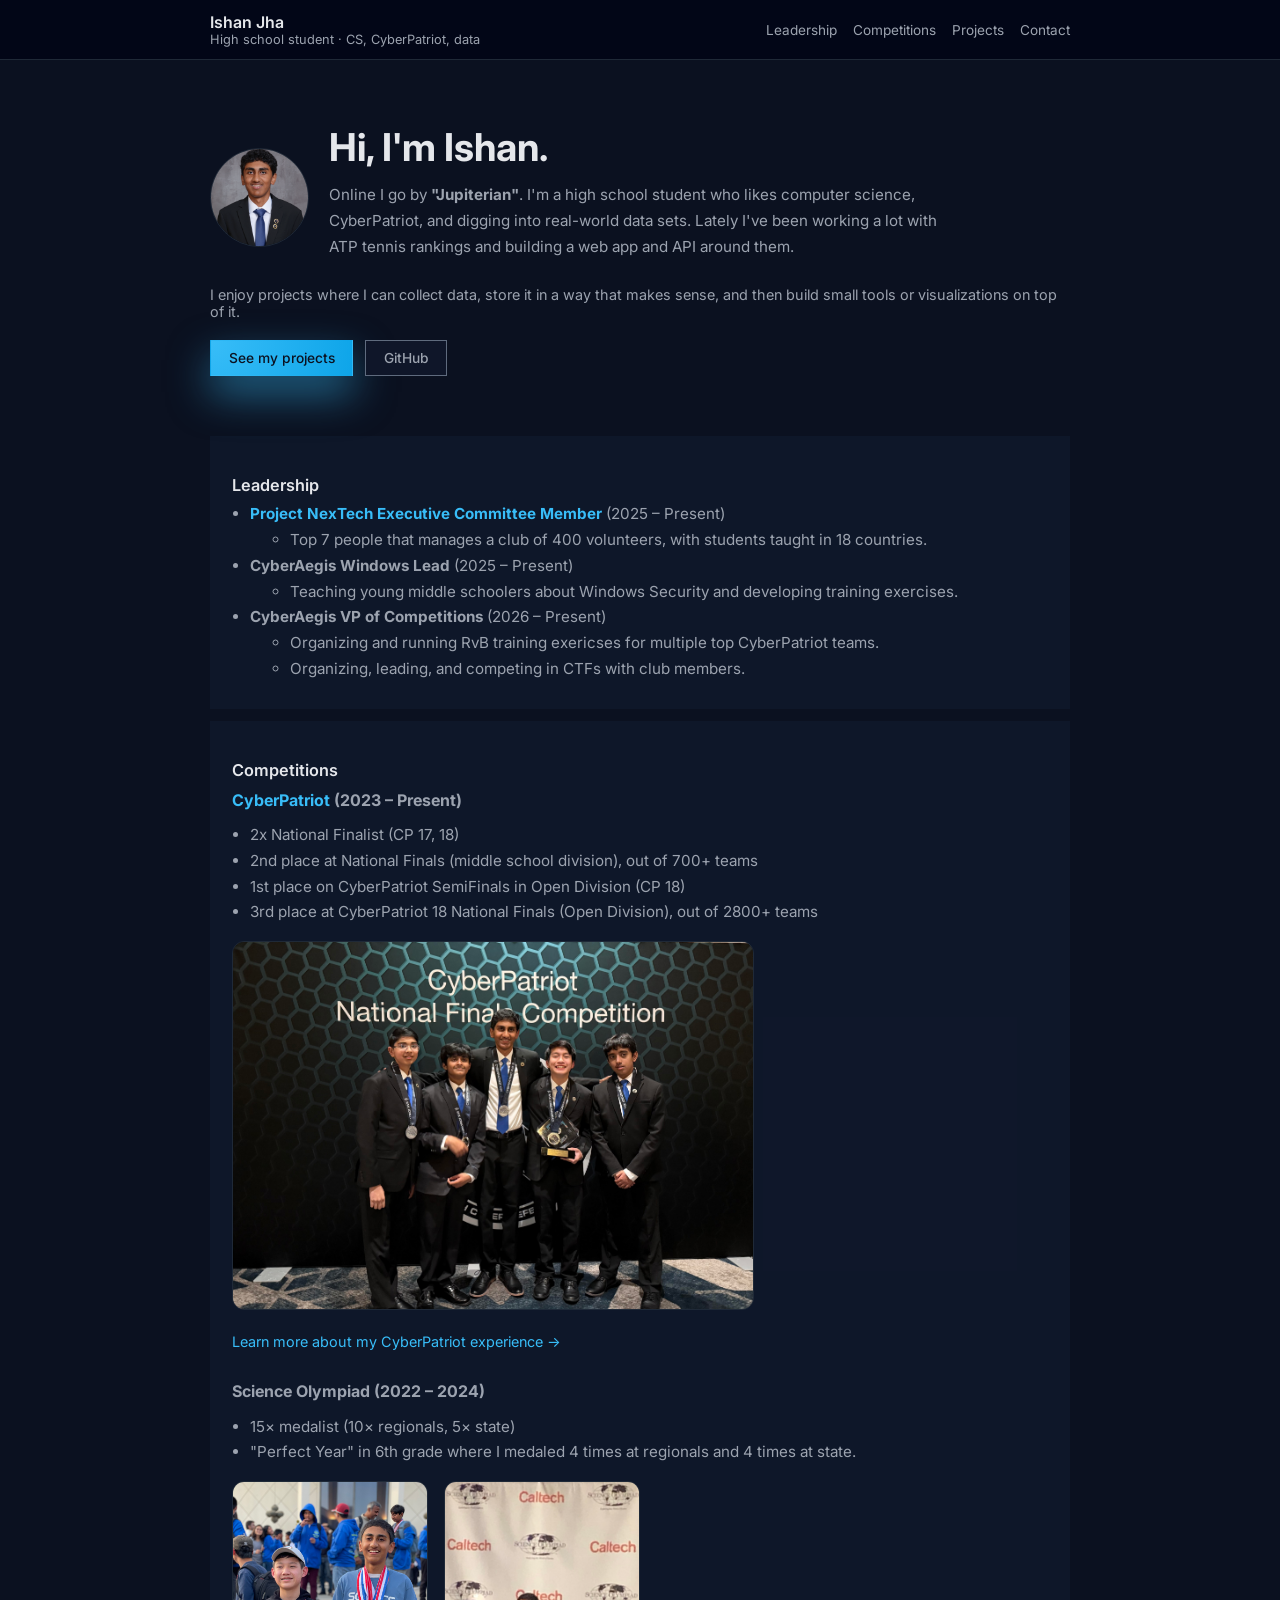
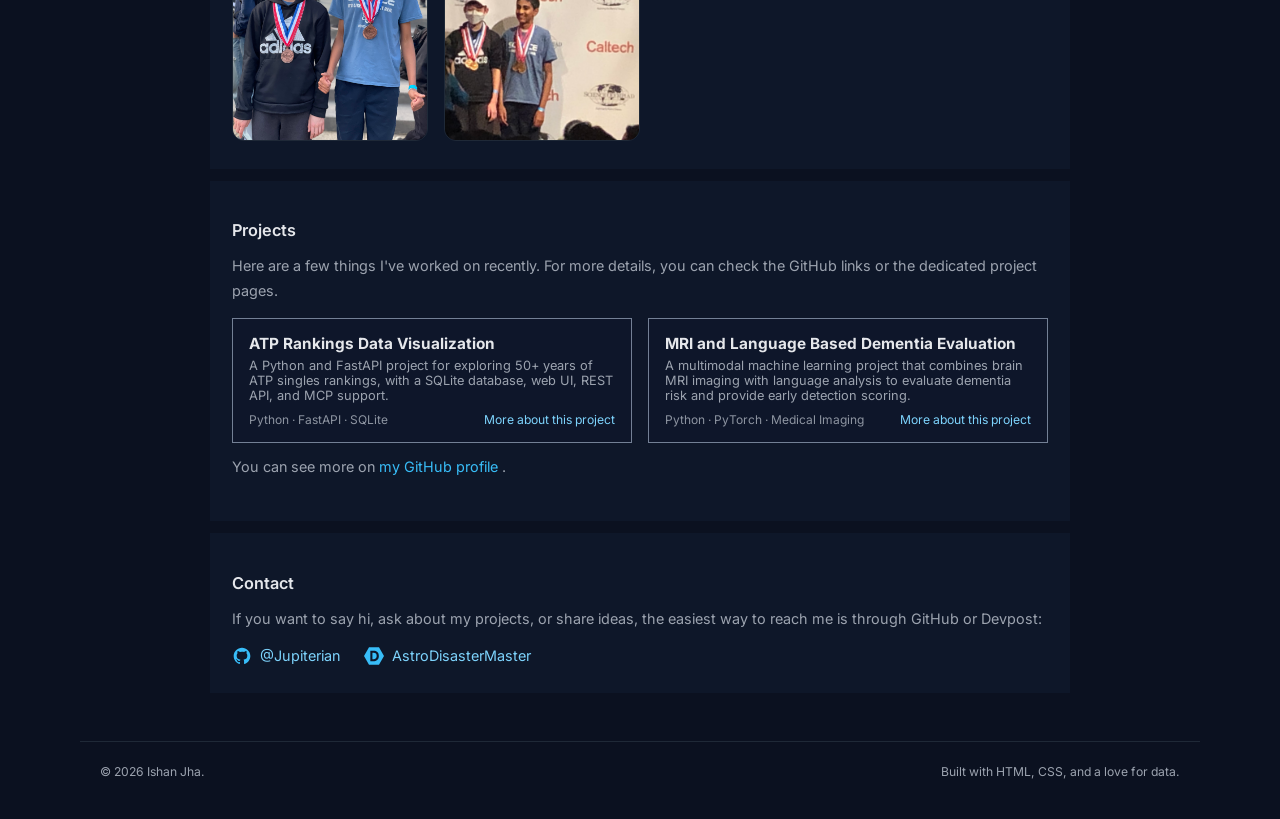
==== index.html @ 1a35c6d4 "indentation fix" ====
<!DOCTYPE html>
<html lang="en">
	<head>
		<meta charset="UTF-8" />
		<meta name="viewport" content="width=device-width, initial-scale=1" />
		<title>Ishan Jha</title>
		<meta
			name="description"
			content="Portfolio of Ishan Jha (Jupiterian) – high school developer focusing on cybersecurity, data analysis, and ATP tennis rankings analytics."
		/>
		<link
			rel="stylesheet"
			href="https://fonts.googleapis.com/css2?family=Inter:wght@300;400;500;600;700&display=swap"
		/>
 		<style>
			:root {
				--bg: #0b1120;
				--bg-alt: #020617;
				--accent: #38bdf8;
				--text: #e5e7eb;
				--muted: #9ca3af;
			}

			* {
				box-sizing: border-box;
			}

			html,
			body {
				margin: 0;
				padding: 0;
				font-family: "Inter", system-ui, -apple-system, BlinkMacSystemFont,
					"Segoe UI", sans-serif;
				background: var(--bg);
				color: var(--text);
			}

			body {
				min-height: 100vh;
			}

			a {
				color: var(--accent);
				text-decoration: none;
			}

			a:hover {
				text-decoration: underline;
			}

			main {
				max-width: 900px;
				margin: 0 auto;
				padding: 1.5rem 1.25rem 3rem;
			}

			header.site-header {
				border-bottom: 1px solid #1f2937;
				background: #020617;
			}

			.nav-inner {
				max-width: 900px;
				margin: 0 auto;
				padding: 0.75rem 1.25rem;
				display: flex;
				align-items: center;
				justify-content: space-between;
				gap: 1rem;
			}

			.brand {
				display: flex;
				flex-direction: column;
			}

			.brand-name {
				font-size: 1rem;
				font-weight: 600;
			}

			.brand-tagline {
				font-size: 0.8rem;
				color: var(--muted);
			}

			nav ul {
				display: flex;
				gap: 1rem;
				list-style: none;
				margin: 0;
				padding: 0;
				font-size: 0.85rem;
			}

			nav a {
				color: var(--muted);
			}

			nav a:hover {
				color: var(--text);
				text-decoration: none;
			}

			.hero {
				padding: 2.5rem 0 1.5rem;
			}

			.hero-title {
				font-size: clamp(1.9rem, 4vw, 2.4rem);
				margin: 0 0 0.75rem;
			}

			.hero-subtitle {
				max-width: 640px;
				color: var(--muted);
				font-size: 0.95rem;
				line-height: 1.7;
				margin: 0 0 0.75rem;
			}

			.hero-meta {
				font-size: 0.9rem;
				color: var(--muted);
				margin-bottom: 1.25rem;
			}

			.hero-links {
				display: flex;
				flex-wrap: wrap;
				gap: 0.75rem;
				margin-bottom: 1.5rem;
			}

			.btn-primary,
			.btn-ghost {
				border-radius: 999px;
				padding: 0.5rem 1rem;
				font-size: 0.86rem;
				border: 1px solid transparent;
				cursor: pointer;
				text-decoration: none;
			}

			.btn-primary {
				background: var(--accent);
				color: #020617;
				border-color: var(--accent);
			}

			.btn-primary:hover {
				filter: brightness(1.05);
			}

			.btn-ghost {
				background: transparent;
				color: var(--text);
				border-color: #4b5563;
			}

			.btn-ghost:hover {
				background: #111827;
			}

			.section {
				margin-top: 2rem;
				padding-top: 0.25rem;
			}

			.section-title {
				font-size: 1.1rem;
				margin-bottom: 0.4rem;
			}

			.section-body {
				font-size: 0.95rem;
				color: var(--muted);
				line-height: 1.7;
			}

			ul.simple-list {
				padding-left: 1.1rem;
				margin: 0.4rem 0 0;
				color: var(--muted);
				font-size: 0.95rem;
			}

			.featured-portfolio {
				margin-top: 2rem;
				padding: 1.25rem 0;
				border-top: 1px solid #1f2937;
				border-bottom: 1px solid #1f2937;
			}

			.featured-kicker {
				font-size: 0.8rem;
				text-transform: uppercase;
				letter-spacing: 0.12em;
				color: var(--muted);
				margin-bottom: 0.2rem;
			}

			.featured-title {
				margin: 0 0 0.35rem;
				font-size: 1.15rem;
			}

			.featured-subtitle {
				color: var(--muted);
				font-size: 0.95rem;
				margin: 0 0 0.75rem;
			}

			.featured-list {
				padding-left: 1.1rem;
				margin: 0 0 0.9rem;
				font-size: 0.93rem;
				color: var(--muted);
			}

			.portfolio-grid {
				display: grid;
				grid-template-columns: repeat(auto-fit, minmax(280px, 1fr));
				gap: 1.25rem;
				margin-top: 0.75rem;
			}

			.portfolio-card {
				border: 1px solid #1f2937;
				border-radius: 0.75rem;
				padding: 0.9rem 0.9rem 0.9rem;
				background: #020617;
				font-size: 0.9rem;
			}

			.portfolio-card h3 {
				margin: 0 0 0.3rem;
				font-size: 0.98rem;
			}

			.portfolio-card p {
				margin: 0 0 0.5rem;
				color: var(--muted);
			}

			.portfolio-meta {
				font-size: 0.8rem;
				color: var(--muted);
			}

			.contact-list {
				list-style: none;
				padding: 0;
				margin: 0.5rem 0 0;
				font-size: 0.95rem;
				color: var(--muted);
			}

			footer {
				max-width: 900px;
				margin: 0 auto;
				padding: 1.5rem 1.25rem 2.5rem;
				font-size: 0.8rem;
				color: var(--muted);
				border-top: 1px solid #1f2937;
				margin-top: 2.5rem;
			}

			@media (max-width: 700px) {
				.nav-inner {
					flex-direction: column;
					align-items: flex-start;
				}

				nav ul {
					flex-wrap: wrap;
				}
			}

			.hero-actions {
				display: flex;
				flex-wrap: wrap;
				gap: 0.75rem;
				align-items: center;
			}

			.btn-primary,
			.btn-ghost {
				border-radius: var(--radius-pill);
				padding: 0.55rem 1.1rem;
				font-size: 0.86rem;
				font-weight: 500;
				display: inline-flex;
				align-items: center;
				gap: 0.4rem;
				border: 1px solid transparent;
				cursor: pointer;
				transition: transform 0.15s ease, box-shadow 0.15s ease,
					background 0.15s ease, border-color 0.15s ease;
				text-decoration: none;
			}

			.btn-primary {
				background: radial-gradient(circle at 0 0, #38bdf8, #0ea5e9);
				color: #0b1120;
				box-shadow: 0 18px 40px rgba(56, 189, 248, 0.5);
			}

			.btn-primary:hover {
				transform: translateY(-1px);
				box-shadow: 0 22px 50px rgba(56, 189, 248, 0.6);
			}

			.btn-ghost {
				background: rgba(15, 23, 42, 0.95);
				color: var(--muted);
				border-color: rgba(148, 163, 184, 0.6);
			}

			.btn-ghost:hover {
				background: rgba(15, 23, 42, 1);
				color: var(--text);
				border-color: rgba(148, 163, 184, 0.9);
			}

			.hero-secondary-note {
				margin-top: 0.6rem;
				font-size: 0.8rem;
				color: var(--muted);
			}

			.hero-secondary-note strong {
				color: #fbbf24;
			}

			.hero-aside {
				align-self: stretch;
			}

			.hero-card {
				position: relative;
				border-radius: var(--radius-xl);
				padding: 1.2rem 1.3rem 1.2rem;
				background: radial-gradient(circle at top, #0b1120, #020617 55%, #000 100%);
				border: 1px solid rgba(148, 163, 184, 0.35);
				box-shadow: var(--shadow-soft);
				overflow: hidden;
			}

			.hero-card::before {
				content: "";
				position: absolute;
				inset: -40%;
				background: radial-gradient(
					circle at 0 0,
					rgba(56, 189, 248, 0.18),
					transparent 55%
				);
				opacity: 0.65;
				pointer-events: none;
			}

			.hero-card-inner {
				position: relative;
				z-index: 1;
			}

			.hero-card-header {
				display: flex;
				justify-content: space-between;
				align-items: center;
				margin-bottom: 0.9rem;
			}

			.hero-card-title {
				font-size: 0.9rem;
				font-weight: 600;
			}

			.hero-card-status {
				display: inline-flex;
				align-items: center;
				gap: 0.35rem;
				padding: 0.25rem 0.7rem;
				border-radius: 999px;
				background: rgba(15, 23, 42, 0.96);
				border: 1px solid rgba(56, 189, 248, 0.4);
				font-size: 0.76rem;
				color: #7dd3fc;
			}

			.hero-card-metrics {
				display: grid;
				grid-template-columns: repeat(3, minmax(0, 1fr));
				gap: 0.9rem;
				margin-bottom: 1rem;
			}

			.metric {
				padding: 0.6rem 0.7rem;
				border-radius: var(--radius-lg);
				border: 1px solid rgba(148, 163, 184, 0.5);
				background: rgba(15, 23, 42, 0.96);
			}

			.metric-label {
				font-size: 0.7rem;
				color: var(--muted);
				margin-bottom: 0.25rem;
			}

			.metric-value {
				font-size: 0.98rem;
				font-weight: 600;
			}

			.hero-card-footnote {
				font-size: 0.76rem;
				color: var(--muted);
				margin-bottom: 0.75rem;
			}

			.hero-card-links {
				display: flex;
				flex-wrap: wrap;
				gap: 0.5rem;
			}

			.mini-link {
				font-size: 0.75rem;
				padding: 0.25rem 0.65rem;
				border-radius: 999px;
				border: 1px solid rgba(148, 163, 184, 0.5);
				color: var(--muted);
				background: rgba(15, 23, 42, 0.9);
			}

			.section {
				margin-top: 0.75rem;
				padding: 1.6rem 1.4rem 1.7rem;
				border-radius: var(--radius-xl);
				background: rgba(15, 23, 42, 0.96);
				border: 1px solid var(--border-subtle);
				box-shadow: var(--shadow-soft);
			}

			.section-header {
				display: flex;
				justify-content: space-between;
				align-items: baseline;
				gap: 0.75rem;
				margin-bottom: 1.1rem;
			}

			.section-title {
				font-size: 1.02rem;
				font-weight: 600;
			}

			.section-kicker {
				font-size: 0.78rem;
				text-transform: uppercase;
				letter-spacing: 0.18em;
				color: var(--muted);
			}

			.section-body {
				font-size: 0.9rem;
				color: var(--muted);
				line-height: 1.7;
			}

			.about-grid {
				display: grid;
				grid-template-columns: minmax(0, 1.4fr) minmax(0, 1fr);
				gap: 1.6rem;
				align-items: flex-start;
			}

			.about-list {
				list-style: none;
				padding: 0;
				margin: 0.65rem 0 0;
				display: grid;
				gap: 0.35rem;
				font-size: 0.88rem;
			}

			.about-list li::before {
				content: "•";
				color: var(--accent);
				margin-right: 0.35rem;
			}

			.about-meta-card {
				padding: 0.85rem 0.9rem;
				border-radius: var(--radius-lg);
				background: rgba(15, 23, 42, 0.98);
				border: 1px dashed rgba(148, 163, 184, 0.7);
				font-size: 0.8rem;
				color: var(--muted);
			}

			.about-meta-card strong {
				color: var(--text);
			}

			.chips-row {
				display: flex;
				flex-wrap: wrap;
				gap: 0.45rem;
				margin-top: 0.55rem;
			}

			.chip {
				border-radius: 999px;
				border: 1px solid rgba(148, 163, 184, 0.6);
				padding: 0.2rem 0.6rem;
				font-size: 0.76rem;
				color: var(--muted);
				background: radial-gradient(circle at 20% 0, #0b1120, #020617);
			}

			.skills-grid {
				display: grid;
				grid-template-columns: repeat(auto-fit, minmax(210px, 1fr));
				gap: 1rem;
			}

			.skills-card {
				padding: 0.9rem 0.95rem;
				border-radius: var(--radius-lg);
				border: 1px solid rgba(148, 163, 184, 0.7);
				background: rgba(15, 23, 42, 0.98);
			}

			.skills-card h3 {
				margin: 0 0 0.4rem;
				font-size: 0.9rem;
			}

			.skills-card p {
				margin: 0;
				font-size: 0.78rem;
				color: var(--muted);
			}

			.featured-portfolio {
				border-radius: var(--radius-xl);
				background: radial-gradient(circle at top left, #0f172a, #020617 55%);
				border: 1px solid rgba(56, 189, 248, 0.35);
				padding: 1.4rem 1.45rem 1.4rem;
				position: relative;
				overflow: hidden;
			}

			.featured-grid {
				display: grid;
				grid-template-columns: minmax(0, 1.7fr) minmax(0, 1.5fr);
				gap: 1.4rem;
				align-items: center;
			}

			.featured-kicker {
				font-size: 0.78rem;
				text-transform: uppercase;
				letter-spacing: 0.16em;
				color: #7dd3fc;
				margin-bottom: 0.3rem;
			}

			.featured-title {
				font-size: 1.2rem;
				margin: 0 0 0.4rem;
			}

			.featured-subtitle {
				font-size: 0.9rem;
				color: var(--muted);
				margin-bottom: 0.7rem;
			}

			.featured-badges {
				display: flex;
				flex-wrap: wrap;
				gap: 0.45rem;
				margin-bottom: 0.9rem;
			}

			.featured-badge {
				font-size: 0.76rem;
				padding: 0.25rem 0.65rem;
				border-radius: 999px;
				background: rgba(15, 23, 42, 0.96);
				border: 1px solid rgba(56, 189, 248, 0.5);
				color: #bae6fd;
			}

			.featured-list {
				font-size: 0.86rem;
				color: var(--muted);
				margin: 0 0 0.9rem;
				padding-left: 1.1rem;
			}

			.featured-list li {
				margin-bottom: 0.25rem;
			}

			.featured-actions {
				display: flex;
				flex-wrap: wrap;
				gap: 0.7rem;
			}

			.featured-visual {
				position: relative;
				border-radius: var(--radius-lg);
				padding: 0.9rem 0.9rem 0.85rem;
				background: radial-gradient(circle at 0 0, #0f172a, #020617);
				border: 1px solid rgba(148, 163, 184, 0.5);
				box-shadow: 0 18px 50px rgba(15, 23, 42, 0.95);
				font-size: 0.78rem;
			}

			.featured-visual-header {
				display: flex;
				justify-content: space-between;
				align-items: center;
				margin-bottom: 0.7rem;
			}

			.terminal-dots {
				display: flex;
				gap: 0.25rem;
			}

			.terminal-dot {
				width: 7px;
				height: 7px;
				border-radius: 50%;
				background: #f97316;
			}

			.terminal-dot:nth-child(2) {
				background: #22c55e;
			}

			.terminal-dot:nth-child(3) {
				background: #eab308;
			}

			.terminal-line {
				font-family: ui-monospace, SFMono-Regular, Menlo, Monaco, Consolas,
					"Liberation Mono", "Courier New", monospace;
				color: #e5e7eb;
				margin-bottom: 0.2rem;
				white-space: nowrap;
				overflow: hidden;
				text-overflow: ellipsis;
			}

			.terminal-line span.prompt {
				color: #22c55e;
			}

			.terminal-footnote {
				margin-top: 0.4rem;
				color: var(--muted);
			}

			.portfolio-grid {
				display: grid;
				grid-template-columns: repeat(auto-fit, minmax(230px, 1fr));
				gap: 1rem;
			}

			.portfolio-card {
				padding: 0.95rem 1rem;
				border-radius: var(--radius-lg);
				border: 1px solid rgba(148, 163, 184, 0.75);
				background: rgba(15, 23, 42, 0.98);
			}

			.portfolio-card h3 {
				margin: 0 0 0.3rem;
				font-size: 0.96rem;
			}

			.portfolio-card p {
				margin: 0 0 0.6rem;
				font-size: 0.8rem;
				color: var(--muted);
			}

			.portfolio-meta {
				display: flex;
				justify-content: space-between;
				align-items: center;
				font-size: 0.75rem;
				color: var(--muted);
			}

			.portfolio-meta span {
				opacity: 0.9;
			}

			.portfolio-link {
				font-size: 0.76rem;
				color: #7dd3fc;
			}

			.contact {
				display: grid;
				grid-template-columns: minmax(0, 1.5fr) minmax(0, 1.2fr);
				gap: 1.4rem;
				align-items: center;
			}

			.contact p {
				font-size: 0.88rem;
				color: var(--muted);
				margin-bottom: 0.9rem;
			}

			.contact-list {
				list-style: none;
				padding: 0;
				margin: 0;
				display: flex;
				gap: 1.5rem;
				flex-wrap: wrap;
				font-size: 0.9rem;
			}

			.contact-list li {
				display: flex;
				align-items: center;
				gap: 0.5rem;
			}

			.contact-icon {
				width: 20px;
				height: 20px;
				fill: var(--accent);
				flex-shrink: 0;
			}

			.contact-list a {
				color: #7dd3fc;
			}

			.contact-card {
				border-radius: var(--radius-lg);
				padding: 0.9rem 1rem;
				background: rgba(15, 23, 42, 0.98);
				border: 1px solid rgba(148, 163, 184, 0.7);
				font-size: 0.8rem;
				color: var(--muted);
			}

			footer {
				max-width: 1120px;
				margin: 0 auto;
				padding: 1.4rem 1.25rem 2.5rem;
				font-size: 0.76rem;
				color: var(--muted);
				display: flex;
				justify-content: space-between;
				align-items: center;
				flex-wrap: wrap;
				gap: 0.6rem;
			}

			footer a {
				color: #9ca3af;
			}

			@media (max-width: 900px) {
				.hero {
					grid-template-columns: minmax(0, 1fr);
					gap: 2rem;
				}

				.hero-aside {
					order: -1;
				}

				.hero-card-metrics {
					grid-template-columns: repeat(3, minmax(0, 1fr));
				}

				.featured-grid {
					grid-template-columns: minmax(0, 1fr);
				}

				.contact {
					grid-template-columns: minmax(0, 1fr);
				}
			}

			@media (max-width: 720px) {
				.nav-inner {
					flex-direction: column;
					align-items: flex-start;
					gap: 0.5rem;
				}

				nav ul {
					font-size: 0.78rem;
				}

				.hero-card-metrics {
					grid-template-columns: repeat(2, minmax(0, 1fr));
				}

				.section {
					padding: 1.3rem 1rem 1.4rem;
				}

				.section-header {
					flex-direction: column;
					align-items: flex-start;
				}

				.about-grid {
					grid-template-columns: minmax(0, 1fr);
				}
			}

			@media (max-width: 480px) {
				main {
					padding-inline: 1rem;
				}

				.hero-card-metrics {
					grid-template-columns: minmax(0, 1fr);
				}
			}
		</style>
	</head>
	<body>
		<header class="site-header">
			<div class="nav-inner">
				<div class="brand">
					<span class="brand-name">Ishan Jha</span>
					<span class="brand-tagline">High school student · CS, CyberPatriot, data</span>
				</div>
				<nav aria-label="Primary">
					<ul>
						<li><a href="#leadership">Leadership</a></li>
						<li><a href="#competitions">Competitions</a></li>
						<li><a href="#projects">Projects</a></li>
						<li><a href="#contact">Contact</a></li>
					</ul>
				</nav>
			</div>
		</header>

		<main>
			<section class="hero" aria-labelledby="hero-title">
				<div style="display: flex; gap: 1.25rem; align-items: center; flex-wrap: wrap;">
					<img
						src="static/headshot2.jpg"
						alt="Portrait of Ishan \"Jupiterian\" Jha"
						style="width: 99px; height: 99px; border-radius: 999px; object-fit: cover; object-position: center 20%; border: 1px solid #1f2937;"
					/>
					<div>
						<h1 class="hero-title" id="hero-title">Hi, I'm Ishan.</h1>
						<p class="hero-subtitle">
							Online I go by <strong>"Jupiterian"</strong>. I'm a high school student who
							likes computer science, CyberPatriot, and digging into real-world data
							sets. Lately I've been working a lot with ATP tennis rankings and
							building a web app and API around them.
						</p>
					</div>
				</div>
				<p class="hero-meta">
					I enjoy projects where I can collect data, store it in a way that makes
						 sense, and then build small tools or visualizations on top of it.
				</p>
				<div class="hero-links">
					<a class="btn-primary" href="#projects">See my projects</a>
					<a
						class="btn-ghost"
						href="https://github.com/Jupiterian"
						target="_blank"
						rel="noreferrer"
					>
						GitHub
					</a>
				</div>
			</section>

			<section id="leadership" class="section" aria-labelledby="leadership-title">
				<h2 class="section-title" id="leadership-title">Leadership</h2>
				<div class="section-body">
					<ul class="simple-list">
						<li>
							<a href="nextech.html"><strong>Project NexTech Executive Committee Member</strong></a> (2025 – Present)
							<ul>
								<li>Top 7 people that manages a club of 400 volunteers, with students taught in 18 countries.</li>
							</ul>
						</li>
						<li>
						    <strong>CyberAegis Windows Lead</strong> (2025 – Present)
							<ul>
								<li>Teaching young middle schoolers about Windows Security and developing training exercises.</li>
							</ul>
						</li>
						<li>
						    <strong>CyberAegis VP of Competitions</strong> (2026 – Present)
							<ul>
								<li>Organizing and running RvB training exericses for multiple top CyberPatriot teams.</li>
								<li>Organizing, leading, and competing in CTFs with club members.</li>
							</ul>
						</li>
					</ul>
				</div>
			</section>

			<section id="competitions" class="section" aria-labelledby="competitions-title">
				<h2 class="section-title" id="competitions-title">Competitions</h2>
				<div class="section-body">
					<h3 style="font-size: 1rem; margin: 0 0 0.5rem;"><a href="cyberpatriot.html">CyberPatriot</a> (2023 – Present)</h3>
					<ul class="simple-list">
						<li>2x National Finalist (CP 17, 18)</li>
						<li>2nd place at National Finals (middle school division), out of 700+ teams</li>
						<li>1st place on CyberPatriot SemiFinals in Open Division (CP 18)</li>
						<li>3rd place at CyberPatriot 18 National Finals (Open Division), out of 2800+ teams</li>
					</ul>
					<img 
						src="static/teamTrophy.jpg" 
						alt="CyberPatriot team holding trophy at National Finals" 
						style="max-width: 64%; border-radius: 0.75rem; border: 1px solid #1f2937; margin-top: 1rem;"
					/>
					<p style="margin-top: 0.75rem;">
						<a href="cyberpatriot.html">Learn more about my CyberPatriot experience →</a>
					</p>

					<h3 style="font-size: 1rem; margin: 1.5rem 0 0.5rem;">Science Olympiad (2022 – 2024)</h3>
					<ul class="simple-list">
						<li>15× medalist (10× regionals, 5× state)</li>
						<li>"Perfect Year" in 6th grade where I medaled 4 times at regionals and 4 times at state.</li>
					</ul>
					<div style="display: flex; gap: 1rem; flex-wrap: wrap; margin-top: 1rem;">
						<img
							src="static/scioly1.jpg"
							alt="Science Olympiad photo 1"
							style="max-width: 24%; border-radius: 0.75rem; border: 1px solid #1f2937; object-fit: cover;"
						/>
						<img
							src="static/scioly2.jpg"
							alt="Science Olympiad photo 2"
							style="max-width: 24%; border-radius: 0.75rem; border: 1px solid #1f2937; object-fit: cover;"
						/>
					</div>

				</div>
			</section>

			<section id="projects" class="section" aria-labelledby="projects-title">
				<h2 class="section-title" id="projects-title">Projects</h2>
				<p class="section-body">
					Here are a few things I've worked on recently. For more details, you can
					check the GitHub links or the dedicated project pages.
				</p>
				<div class="portfolio-grid">
					<article class="portfolio-card">
						<h3>ATP Rankings Data Visualization</h3>
						<p>
							A Python and FastAPI project for exploring 50+ years of ATP singles
							rankings, with a SQLite database, web UI, REST API, and MCP support.
						</p>
						<div class="portfolio-meta">
							<span>Python · FastAPI · SQLite</span>
							<a
								href="atp-rankings.html"
								class="portfolio-link"
							>
								More about this project
							</a>
						</div>
					</article>
					<article class="portfolio-card">
						<h3>MRI and Language Based Dementia Evaluation</h3>
						<p>
							A multimodal machine learning project that combines brain MRI imaging 
							with language analysis to evaluate dementia risk and provide early 
							detection scoring.
						</p>
						<div class="portfolio-meta">
							<span>Python · PyTorch · Medical Imaging</span>
							<a
								href="dementia-project.html"
								class="portfolio-link"
							>
								More about this project
							</a>
						</div>
					</article>
				</div>
				<p class="section-body" style="margin-top: 0.75rem;">
					You can see more on
					<a
						href="https://github.com/Jupiterian?tab=repositories"
						target="_blank"
						rel="noreferrer"
					>
						my GitHub profile
					</a
					>.
				</p>
			</section>

			<section id="contact" class="section" aria-labelledby="contact-title">
				<h2 class="section-title" id="contact-title">Contact</h2>
				<p class="section-body">
					If you want to say hi, ask about my projects, or share ideas, the
					 easiest way to reach me is through GitHub or Devpost:
				</p>
				<ul class="contact-list">
					<li>
						<svg class="contact-icon" viewBox="0 0 24 24" xmlns="http://www.w3.org/2000/svg">
							<path d="M12 2C6.477 2 2 6.477 2 12c0 4.42 2.865 8.17 6.839 9.49.5.092.682-.217.682-.482 0-.237-.008-.866-.013-1.7-2.782.603-3.369-1.34-3.369-1.34-.454-1.156-1.11-1.463-1.11-1.463-.908-.62.069-.608.069-.608 1.003.07 1.531 1.03 1.531 1.03.892 1.529 2.341 1.087 2.91.831.092-.646.35-1.086.636-1.336-2.22-.253-4.555-1.11-4.555-4.943 0-1.091.39-1.984 1.029-2.683-.103-.253-.446-1.27.098-2.647 0 0 .84-.269 2.75 1.025A9.578 9.578 0 0112 6.836c.85.004 1.705.114 2.504.336 1.909-1.294 2.747-1.025 2.747-1.025.546 1.377.203 2.394.1 2.647.64.699 1.028 1.592 1.028 2.683 0 3.842-2.339 4.687-4.566 4.935.359.309.678.919.678 1.852 0 1.336-.012 2.415-.012 2.743 0 .267.18.578.688.48C19.138 20.167 22 16.418 22 12c0-5.523-4.477-10-10-10z"/>
						</svg>
						<a
							href="https://github.com/Jupiterian"
							target="_blank"
							rel="noreferrer"
							>@Jupiterian</a
						>
					</li>
					<li>
						<svg class="contact-icon" viewBox="0 0 24 24" xmlns="http://www.w3.org/2000/svg">
							<path d="M6.002 1.61L0 12.004L6.002 22.39h11.996L24 12.004L17.998 1.61H6.002zm1.593 4.084h3.947c3.605 0 6.276 1.695 6.276 6.31 0 4.436-3.21 6.302-6.456 6.302H7.595V5.694zm2.517 2.449v7.714h1.241c2.646 0 3.862-1.55 3.862-3.861.009-2.569-1.096-3.853-3.767-3.853H10.112z"/>
						</svg>
						<a
							href="https://devpost.com/AstroDisasterMaster"
							target="_blank"
							rel="noreferrer"
							>AstroDisasterMaster</a
						>
					</li>
				</ul>
			</section>
		</main>

		<footer>
			<span>© 2026 Ishan Jha.</span>
			<span>
				Built with HTML, CSS, and a love for data.
			</span>
		</footer>
	</body>
  
</html>
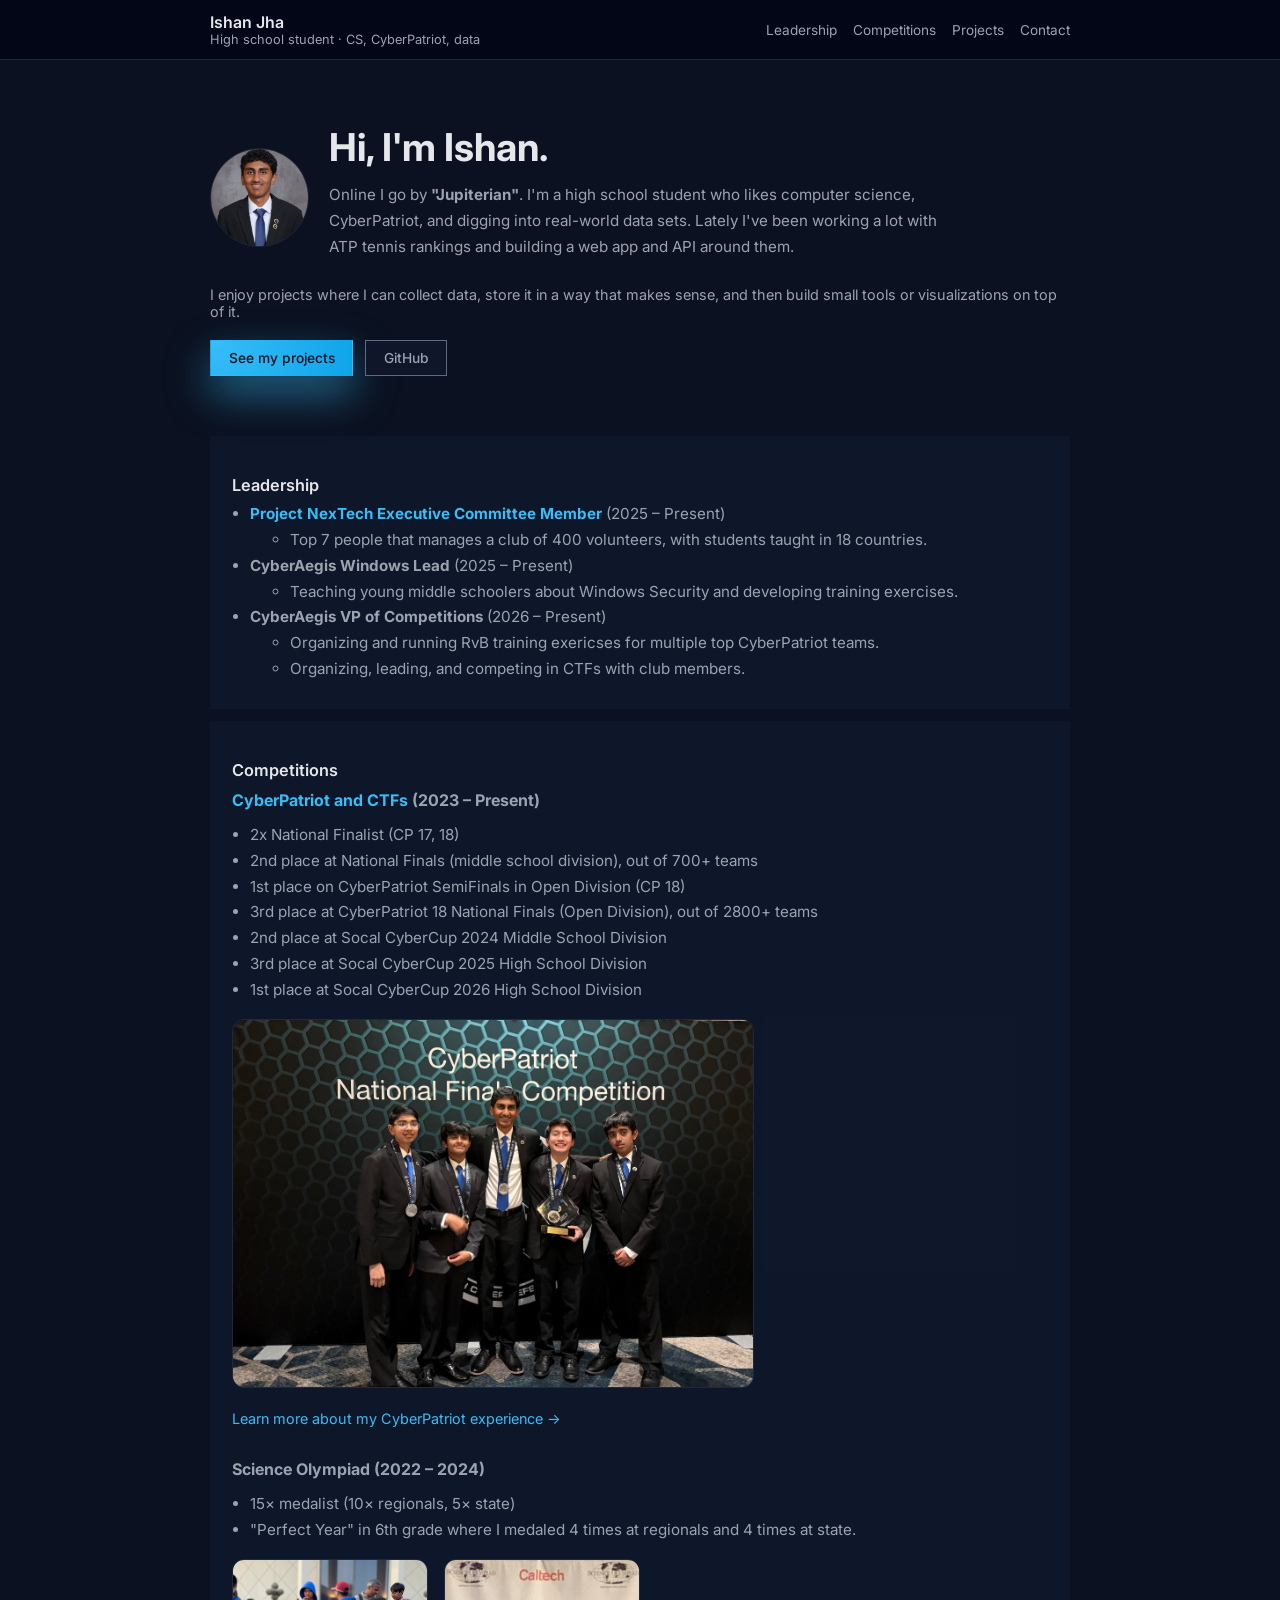
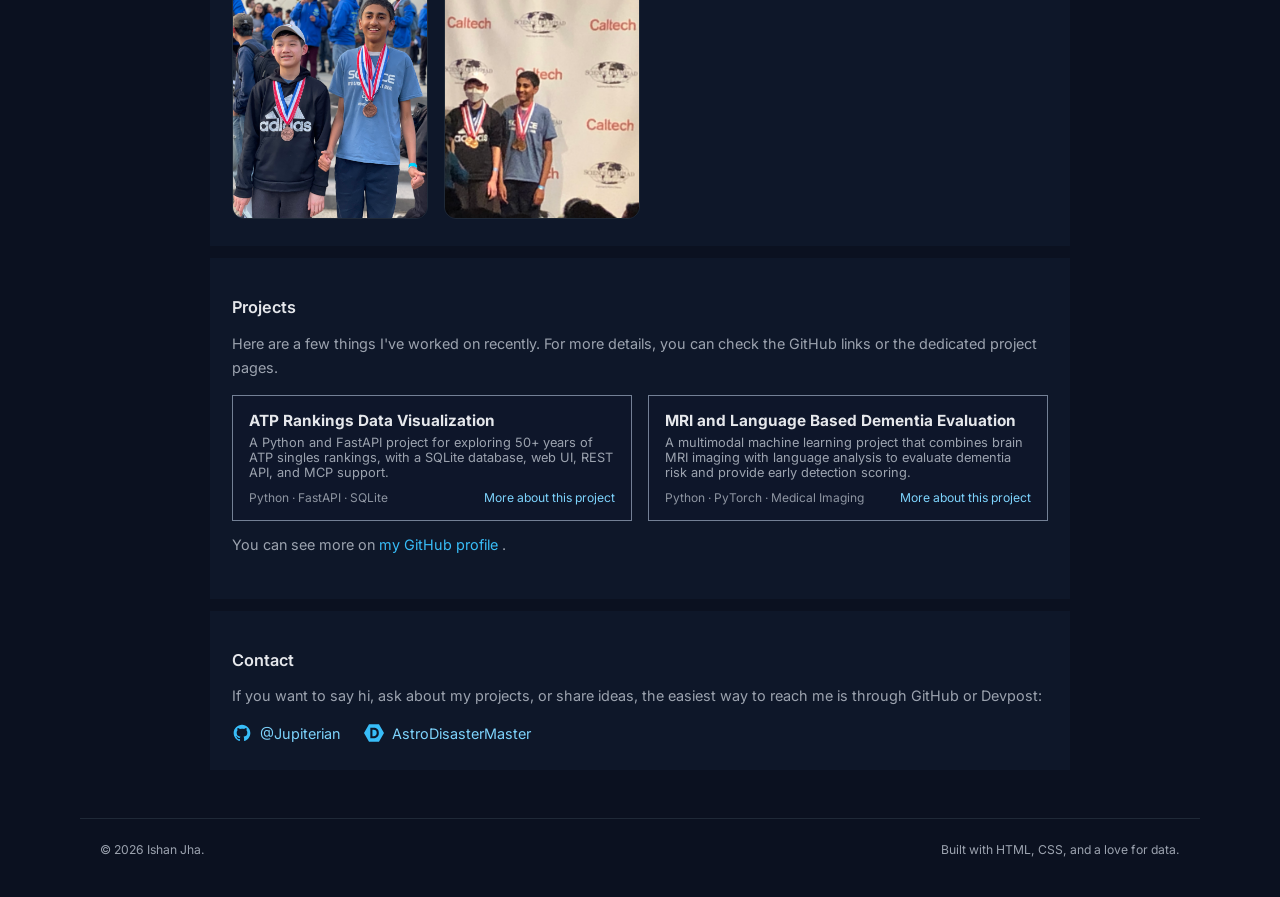
==== commit 58ed1806: "Include Socal CyberCup" ====
--- a/index.html
+++ b/index.html
@@ -922,12 +922,15 @@
 			<section id="competitions" class="section" aria-labelledby="competitions-title">
 				<h2 class="section-title" id="competitions-title">Competitions</h2>
 				<div class="section-body">
-					<h3 style="font-size: 1rem; margin: 0 0 0.5rem;"><a href="cyberpatriot.html">CyberPatriot</a> (2023 – Present)</h3>
+					<h3 style="font-size: 1rem; margin: 0 0 0.5rem;"><a href="cyberpatriot.html">CyberPatriot and CTFs</a> (2023 – Present)</h3>
 					<ul class="simple-list">
 						<li>2x National Finalist (CP 17, 18)</li>
 						<li>2nd place at National Finals (middle school division), out of 700+ teams</li>
 						<li>1st place on CyberPatriot SemiFinals in Open Division (CP 18)</li>
 						<li>3rd place at CyberPatriot 18 National Finals (Open Division), out of 2800+ teams</li>
+						<li>2nd place at Socal CyberCup 2024 Middle School Division</li>
+						<li>3rd place at Socal CyberCup 2025 High School Division</li>
+						<li>1st place at Socal CyberCup 2026 High School Division</li>
 					</ul>
 					<img 
 						src="static/teamTrophy.jpg" 
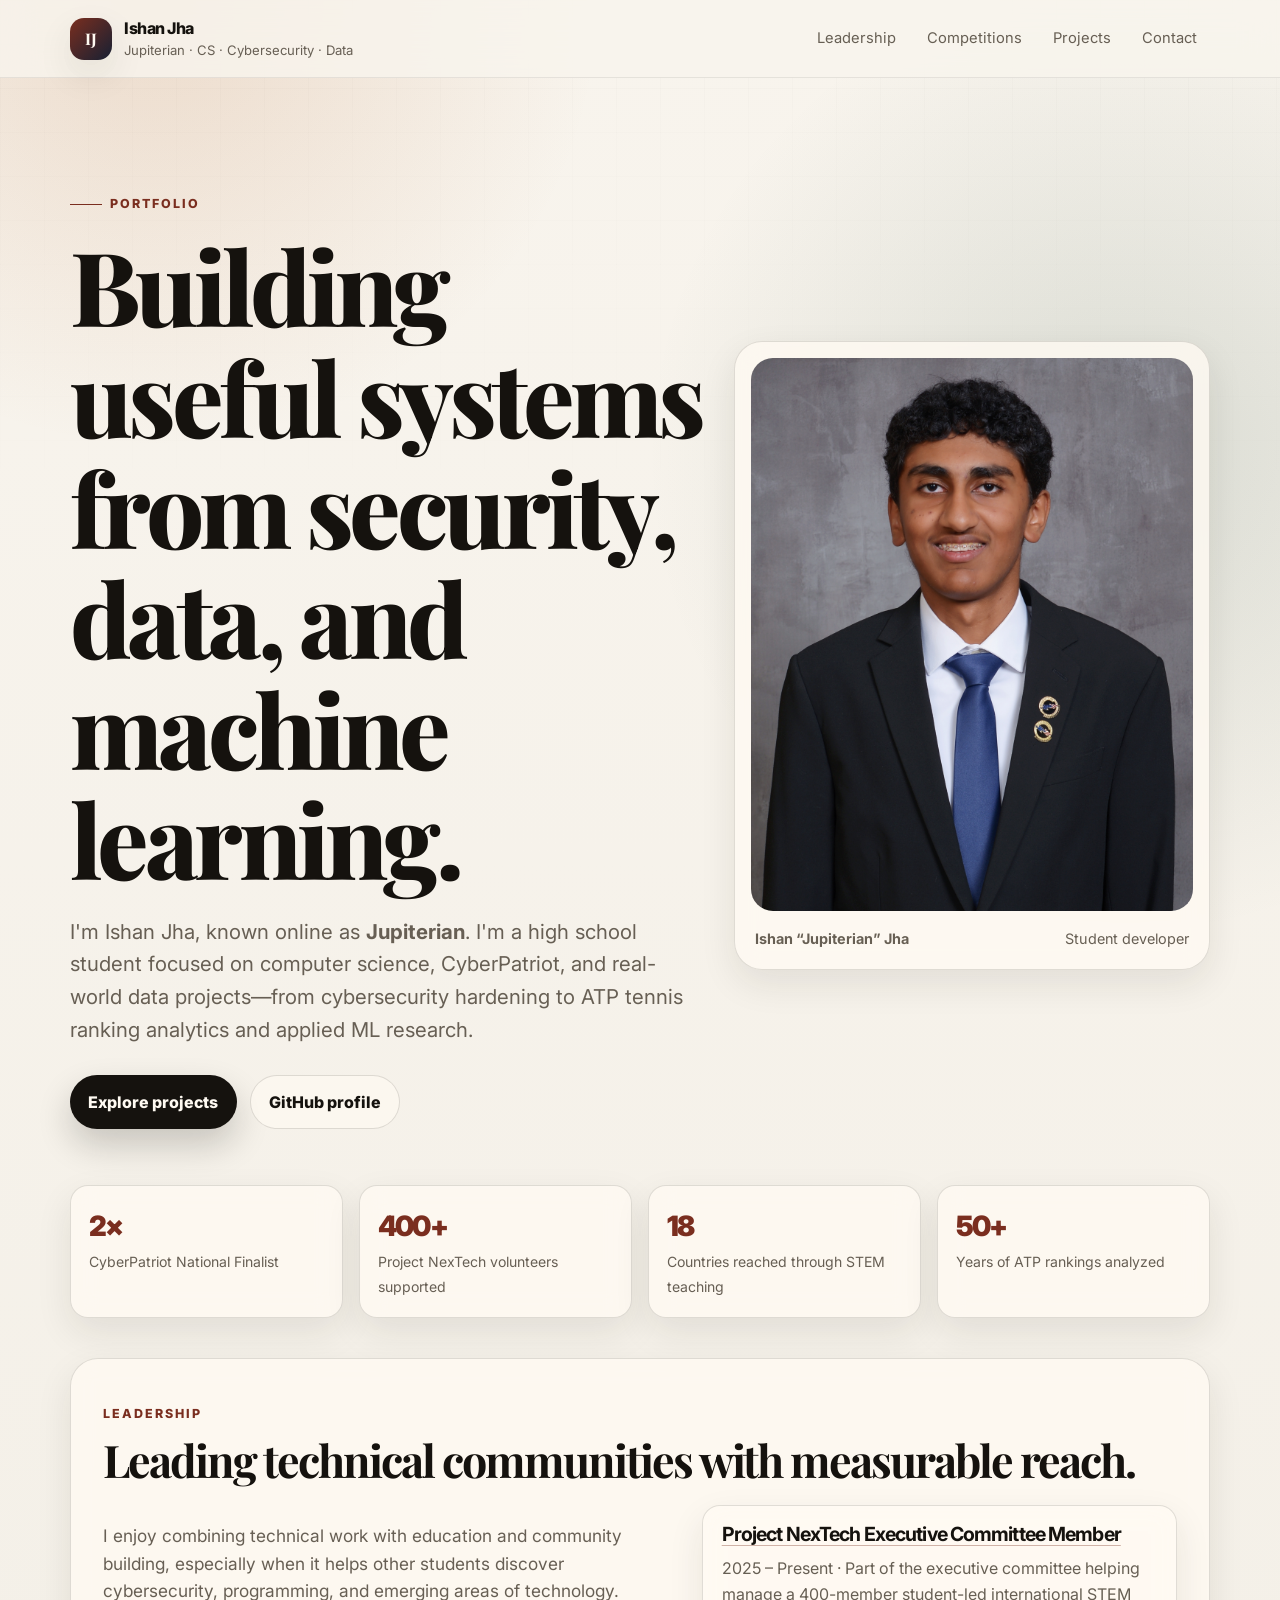
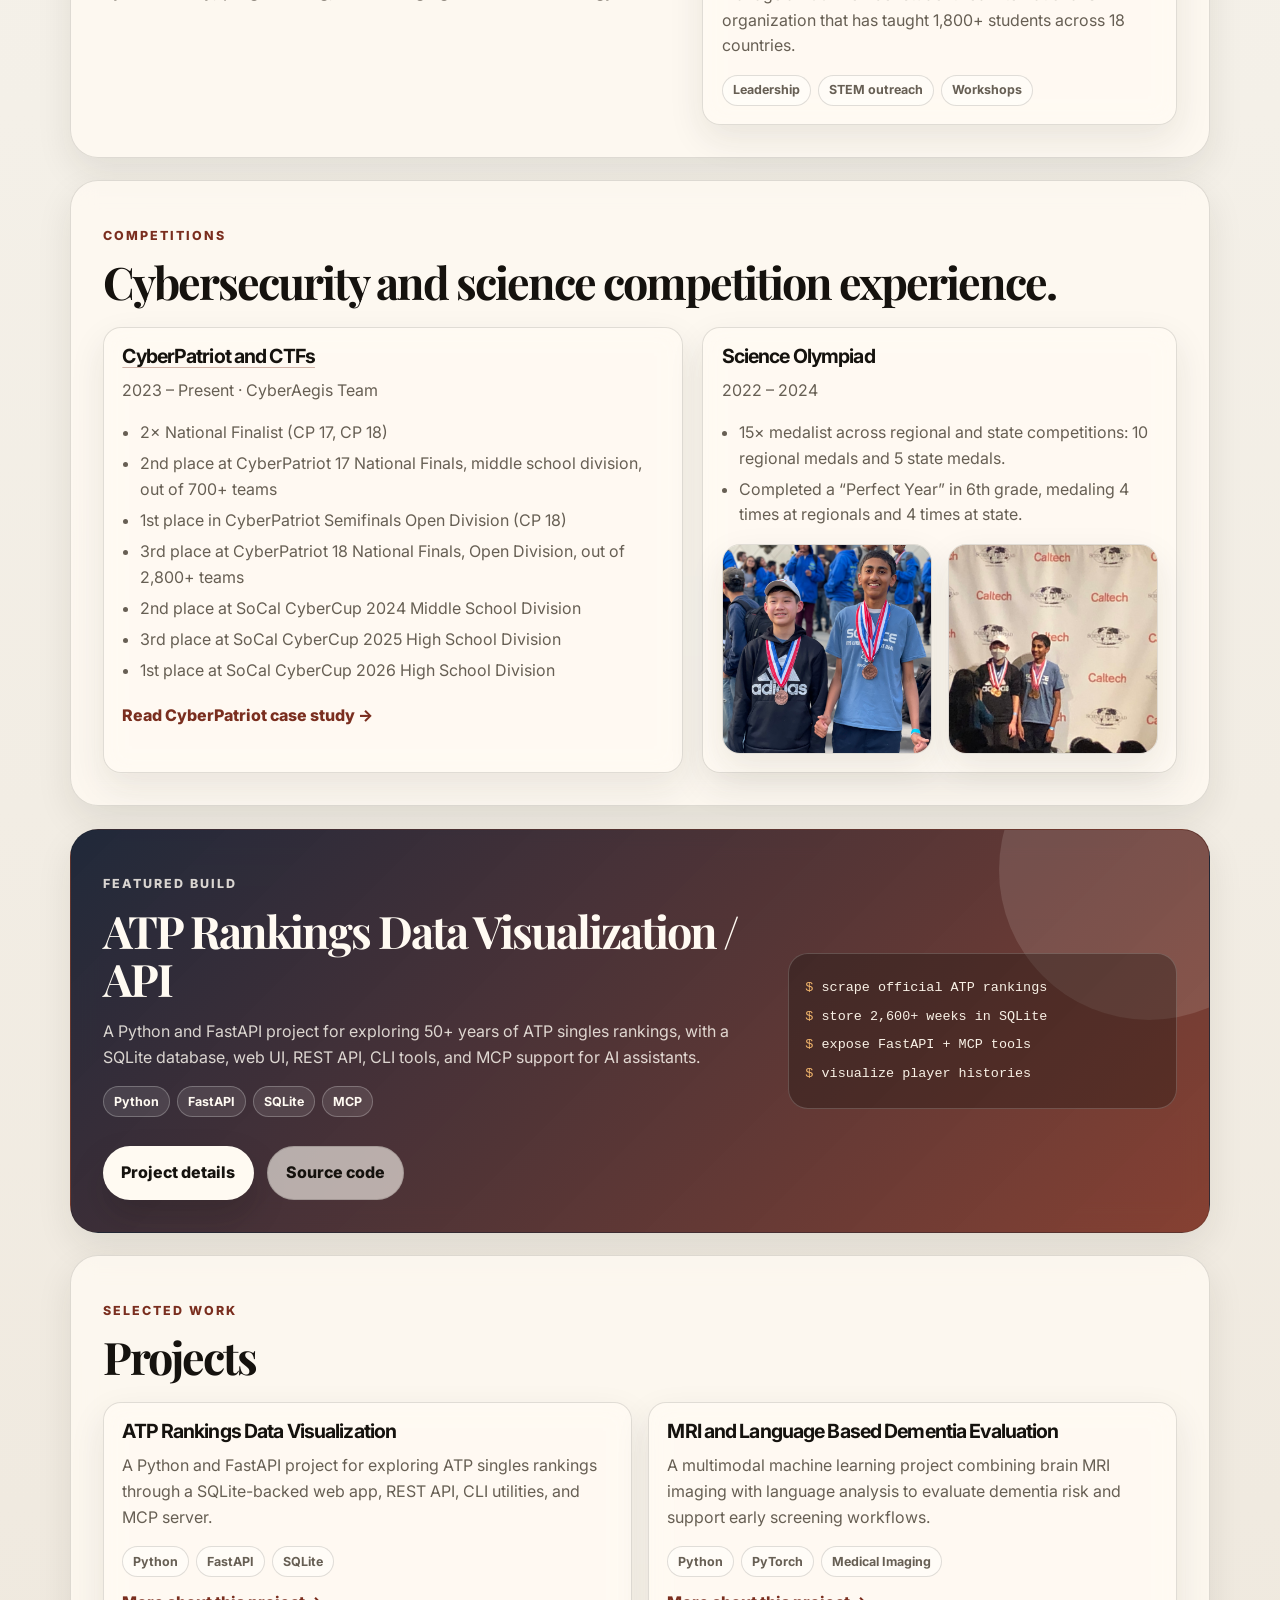
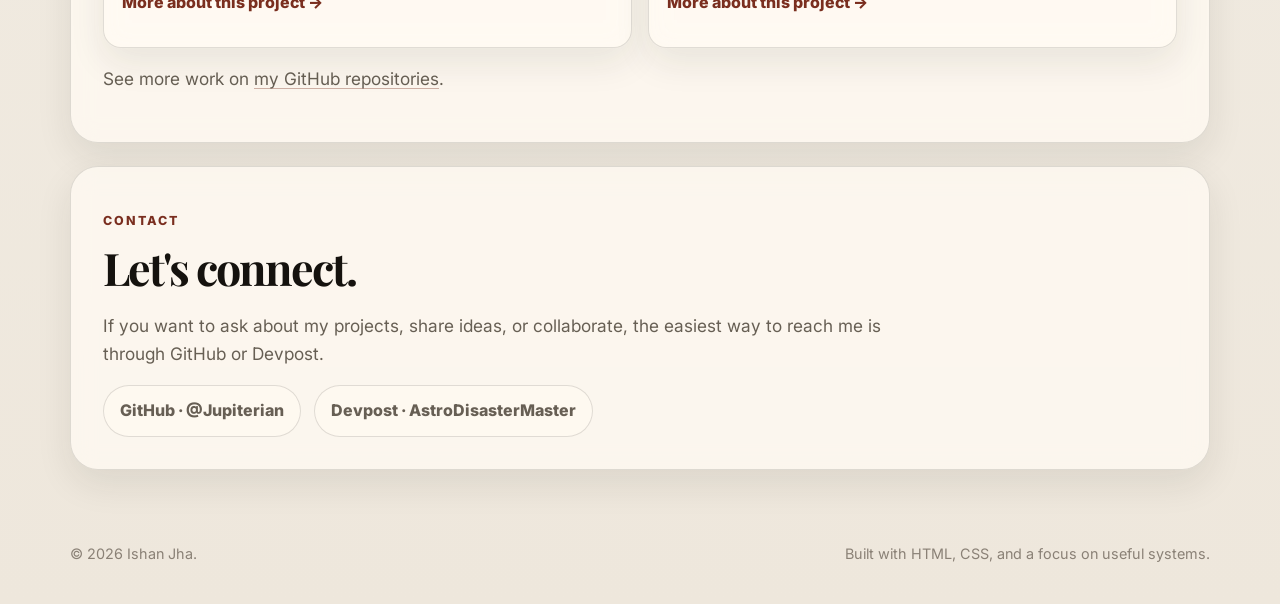
==== commit 8bdc6407: "Redesign portfolio site" ====
--- a/index.html
+++ b/index.html
@@ -1,1060 +1,161 @@
-<!DOCTYPE html>
-<html lang="en">
-	<head>
-		<meta charset="UTF-8" />
-		<meta name="viewport" content="width=device-width, initial-scale=1" />
-		<title>Ishan Jha</title>
-		<meta
-			name="description"
-			content="Portfolio of Ishan Jha (Jupiterian) – high school developer focusing on cybersecurity, data analysis, and ATP tennis rankings analytics."
-		/>
-		<link
-			rel="stylesheet"
-			href="https://fonts.googleapis.com/css2?family=Inter:wght@300;400;500;600;700&display=swap"
-		/>
- 		<style>
-			:root {
-				--bg: #0b1120;
-				--bg-alt: #020617;
-				--accent: #38bdf8;
-				--text: #e5e7eb;
-				--muted: #9ca3af;
-			}
-
-			* {
-				box-sizing: border-box;
-			}
-
-			html,
-			body {
-				margin: 0;
-				padding: 0;
-				font-family: "Inter", system-ui, -apple-system, BlinkMacSystemFont,
-					"Segoe UI", sans-serif;
-				background: var(--bg);
-				color: var(--text);
-			}
-
-			body {
-				min-height: 100vh;
-			}
-
-			a {
-				color: var(--accent);
-				text-decoration: none;
-			}
-
-			a:hover {
-				text-decoration: underline;
-			}
-
-			main {
-				max-width: 900px;
-				margin: 0 auto;
-				padding: 1.5rem 1.25rem 3rem;
-			}
-
-			header.site-header {
-				border-bottom: 1px solid #1f2937;
-				background: #020617;
-			}
-
-			.nav-inner {
-				max-width: 900px;
-				margin: 0 auto;
-				padding: 0.75rem 1.25rem;
-				display: flex;
-				align-items: center;
-				justify-content: space-between;
-				gap: 1rem;
-			}
-
-			.brand {
-				display: flex;
-				flex-direction: column;
-			}
-
-			.brand-name {
-				font-size: 1rem;
-				font-weight: 600;
-			}
-
-			.brand-tagline {
-				font-size: 0.8rem;
-				color: var(--muted);
-			}
-
-			nav ul {
-				display: flex;
-				gap: 1rem;
-				list-style: none;
-				margin: 0;
-				padding: 0;
-				font-size: 0.85rem;
-			}
-
-			nav a {
-				color: var(--muted);
-			}
-
-			nav a:hover {
-				color: var(--text);
-				text-decoration: none;
-			}
-
-			.hero {
-				padding: 2.5rem 0 1.5rem;
-			}
-
-			.hero-title {
-				font-size: clamp(1.9rem, 4vw, 2.4rem);
-				margin: 0 0 0.75rem;
-			}
-
-			.hero-subtitle {
-				max-width: 640px;
-				color: var(--muted);
-				font-size: 0.95rem;
-				line-height: 1.7;
-				margin: 0 0 0.75rem;
-			}
-
-			.hero-meta {
-				font-size: 0.9rem;
-				color: var(--muted);
-				margin-bottom: 1.25rem;
-			}
-
-			.hero-links {
-				display: flex;
-				flex-wrap: wrap;
-				gap: 0.75rem;
-				margin-bottom: 1.5rem;
-			}
-
-			.btn-primary,
-			.btn-ghost {
-				border-radius: 999px;
-				padding: 0.5rem 1rem;
-				font-size: 0.86rem;
-				border: 1px solid transparent;
-				cursor: pointer;
-				text-decoration: none;
-			}
-
-			.btn-primary {
-				background: var(--accent);
-				color: #020617;
-				border-color: var(--accent);
-			}
-
-			.btn-primary:hover {
-				filter: brightness(1.05);
-			}
-
-			.btn-ghost {
-				background: transparent;
-				color: var(--text);
-				border-color: #4b5563;
-			}
-
-			.btn-ghost:hover {
-				background: #111827;
-			}
-
-			.section {
-				margin-top: 2rem;
-				padding-top: 0.25rem;
-			}
-
-			.section-title {
-				font-size: 1.1rem;
-				margin-bottom: 0.4rem;
-			}
-
-			.section-body {
-				font-size: 0.95rem;
-				color: var(--muted);
-				line-height: 1.7;
-			}
-
-			ul.simple-list {
-				padding-left: 1.1rem;
-				margin: 0.4rem 0 0;
-				color: var(--muted);
-				font-size: 0.95rem;
-			}
-
-			.featured-portfolio {
-				margin-top: 2rem;
-				padding: 1.25rem 0;
-				border-top: 1px solid #1f2937;
-				border-bottom: 1px solid #1f2937;
-			}
-
-			.featured-kicker {
-				font-size: 0.8rem;
-				text-transform: uppercase;
-				letter-spacing: 0.12em;
-				color: var(--muted);
-				margin-bottom: 0.2rem;
-			}
-
-			.featured-title {
-				margin: 0 0 0.35rem;
-				font-size: 1.15rem;
-			}
-
-			.featured-subtitle {
-				color: var(--muted);
-				font-size: 0.95rem;
-				margin: 0 0 0.75rem;
-			}
-
-			.featured-list {
-				padding-left: 1.1rem;
-				margin: 0 0 0.9rem;
-				font-size: 0.93rem;
-				color: var(--muted);
-			}
-
-			.portfolio-grid {
-				display: grid;
-				grid-template-columns: repeat(auto-fit, minmax(280px, 1fr));
-				gap: 1.25rem;
-				margin-top: 0.75rem;
-			}
-
-			.portfolio-card {
-				border: 1px solid #1f2937;
-				border-radius: 0.75rem;
-				padding: 0.9rem 0.9rem 0.9rem;
-				background: #020617;
-				font-size: 0.9rem;
-			}
-
-			.portfolio-card h3 {
-				margin: 0 0 0.3rem;
-				font-size: 0.98rem;
-			}
-
-			.portfolio-card p {
-				margin: 0 0 0.5rem;
-				color: var(--muted);
-			}
-
-			.portfolio-meta {
-				font-size: 0.8rem;
-				color: var(--muted);
-			}
-
-			.contact-list {
-				list-style: none;
-				padding: 0;
-				margin: 0.5rem 0 0;
-				font-size: 0.95rem;
-				color: var(--muted);
-			}
-
-			footer {
-				max-width: 900px;
-				margin: 0 auto;
-				padding: 1.5rem 1.25rem 2.5rem;
-				font-size: 0.8rem;
-				color: var(--muted);
-				border-top: 1px solid #1f2937;
-				margin-top: 2.5rem;
-			}
-
-			@media (max-width: 700px) {
-				.nav-inner {
-					flex-direction: column;
-					align-items: flex-start;
-				}
-
-				nav ul {
-					flex-wrap: wrap;
-				}
-			}
-
-			.hero-actions {
-				display: flex;
-				flex-wrap: wrap;
-				gap: 0.75rem;
-				align-items: center;
-			}
-
-			.btn-primary,
-			.btn-ghost {
-				border-radius: var(--radius-pill);
-				padding: 0.55rem 1.1rem;
-				font-size: 0.86rem;
-				font-weight: 500;
-				display: inline-flex;
-				align-items: center;
-				gap: 0.4rem;
-				border: 1px solid transparent;
-				cursor: pointer;
-				transition: transform 0.15s ease, box-shadow 0.15s ease,
-					background 0.15s ease, border-color 0.15s ease;
-				text-decoration: none;
-			}
-
-			.btn-primary {
-				background: radial-gradient(circle at 0 0, #38bdf8, #0ea5e9);
-				color: #0b1120;
-				box-shadow: 0 18px 40px rgba(56, 189, 248, 0.5);
-			}
-
-			.btn-primary:hover {
-				transform: translateY(-1px);
-				box-shadow: 0 22px 50px rgba(56, 189, 248, 0.6);
-			}
-
-			.btn-ghost {
-				background: rgba(15, 23, 42, 0.95);
-				color: var(--muted);
-				border-color: rgba(148, 163, 184, 0.6);
-			}
-
-			.btn-ghost:hover {
-				background: rgba(15, 23, 42, 1);
-				color: var(--text);
-				border-color: rgba(148, 163, 184, 0.9);
-			}
-
-			.hero-secondary-note {
-				margin-top: 0.6rem;
-				font-size: 0.8rem;
-				color: var(--muted);
-			}
-
-			.hero-secondary-note strong {
-				color: #fbbf24;
-			}
-
-			.hero-aside {
-				align-self: stretch;
-			}
-
-			.hero-card {
-				position: relative;
-				border-radius: var(--radius-xl);
-				padding: 1.2rem 1.3rem 1.2rem;
-				background: radial-gradient(circle at top, #0b1120, #020617 55%, #000 100%);
-				border: 1px solid rgba(148, 163, 184, 0.35);
-				box-shadow: var(--shadow-soft);
-				overflow: hidden;
-			}
-
-			.hero-card::before {
-				content: "";
-				position: absolute;
-				inset: -40%;
-				background: radial-gradient(
-					circle at 0 0,
-					rgba(56, 189, 248, 0.18),
-					transparent 55%
-				);
-				opacity: 0.65;
-				pointer-events: none;
-			}
-
-			.hero-card-inner {
-				position: relative;
-				z-index: 1;
-			}
-
-			.hero-card-header {
-				display: flex;
-				justify-content: space-between;
-				align-items: center;
-				margin-bottom: 0.9rem;
-			}
-
-			.hero-card-title {
-				font-size: 0.9rem;
-				font-weight: 600;
-			}
-
-			.hero-card-status {
-				display: inline-flex;
-				align-items: center;
-				gap: 0.35rem;
-				padding: 0.25rem 0.7rem;
-				border-radius: 999px;
-				background: rgba(15, 23, 42, 0.96);
-				border: 1px solid rgba(56, 189, 248, 0.4);
-				font-size: 0.76rem;
-				color: #7dd3fc;
-			}
-
-			.hero-card-metrics {
-				display: grid;
-				grid-template-columns: repeat(3, minmax(0, 1fr));
-				gap: 0.9rem;
-				margin-bottom: 1rem;
-			}
-
-			.metric {
-				padding: 0.6rem 0.7rem;
-				border-radius: var(--radius-lg);
-				border: 1px solid rgba(148, 163, 184, 0.5);
-				background: rgba(15, 23, 42, 0.96);
-			}
-
-			.metric-label {
-				font-size: 0.7rem;
-				color: var(--muted);
-				margin-bottom: 0.25rem;
-			}
-
-			.metric-value {
-				font-size: 0.98rem;
-				font-weight: 600;
-			}
-
-			.hero-card-footnote {
-				font-size: 0.76rem;
-				color: var(--muted);
-				margin-bottom: 0.75rem;
-			}
-
-			.hero-card-links {
-				display: flex;
-				flex-wrap: wrap;
-				gap: 0.5rem;
-			}
-
-			.mini-link {
-				font-size: 0.75rem;
-				padding: 0.25rem 0.65rem;
-				border-radius: 999px;
-				border: 1px solid rgba(148, 163, 184, 0.5);
-				color: var(--muted);
-				background: rgba(15, 23, 42, 0.9);
-			}
-
-			.section {
-				margin-top: 0.75rem;
-				padding: 1.6rem 1.4rem 1.7rem;
-				border-radius: var(--radius-xl);
-				background: rgba(15, 23, 42, 0.96);
-				border: 1px solid var(--border-subtle);
-				box-shadow: var(--shadow-soft);
-			}
-
-			.section-header {
-				display: flex;
-				justify-content: space-between;
-				align-items: baseline;
-				gap: 0.75rem;
-				margin-bottom: 1.1rem;
-			}
-
-			.section-title {
-				font-size: 1.02rem;
-				font-weight: 600;
-			}
-
-			.section-kicker {
-				font-size: 0.78rem;
-				text-transform: uppercase;
-				letter-spacing: 0.18em;
-				color: var(--muted);
-			}
-
-			.section-body {
-				font-size: 0.9rem;
-				color: var(--muted);
-				line-height: 1.7;
-			}
-
-			.about-grid {
-				display: grid;
-				grid-template-columns: minmax(0, 1.4fr) minmax(0, 1fr);
-				gap: 1.6rem;
-				align-items: flex-start;
-			}
-
-			.about-list {
-				list-style: none;
-				padding: 0;
-				margin: 0.65rem 0 0;
-				display: grid;
-				gap: 0.35rem;
-				font-size: 0.88rem;
-			}
-
-			.about-list li::before {
-				content: "•";
-				color: var(--accent);
-				margin-right: 0.35rem;
-			}
-
-			.about-meta-card {
-				padding: 0.85rem 0.9rem;
-				border-radius: var(--radius-lg);
-				background: rgba(15, 23, 42, 0.98);
-				border: 1px dashed rgba(148, 163, 184, 0.7);
-				font-size: 0.8rem;
-				color: var(--muted);
-			}
-
-			.about-meta-card strong {
-				color: var(--text);
-			}
-
-			.chips-row {
-				display: flex;
-				flex-wrap: wrap;
-				gap: 0.45rem;
-				margin-top: 0.55rem;
-			}
-
-			.chip {
-				border-radius: 999px;
-				border: 1px solid rgba(148, 163, 184, 0.6);
-				padding: 0.2rem 0.6rem;
-				font-size: 0.76rem;
-				color: var(--muted);
-				background: radial-gradient(circle at 20% 0, #0b1120, #020617);
-			}
-
-			.skills-grid {
-				display: grid;
-				grid-template-columns: repeat(auto-fit, minmax(210px, 1fr));
-				gap: 1rem;
-			}
-
-			.skills-card {
-				padding: 0.9rem 0.95rem;
-				border-radius: var(--radius-lg);
-				border: 1px solid rgba(148, 163, 184, 0.7);
-				background: rgba(15, 23, 42, 0.98);
-			}
-
-			.skills-card h3 {
-				margin: 0 0 0.4rem;
-				font-size: 0.9rem;
-			}
-
-			.skills-card p {
-				margin: 0;
-				font-size: 0.78rem;
-				color: var(--muted);
-			}
-
-			.featured-portfolio {
-				border-radius: var(--radius-xl);
-				background: radial-gradient(circle at top left, #0f172a, #020617 55%);
-				border: 1px solid rgba(56, 189, 248, 0.35);
-				padding: 1.4rem 1.45rem 1.4rem;
-				position: relative;
-				overflow: hidden;
-			}
-
-			.featured-grid {
-				display: grid;
-				grid-template-columns: minmax(0, 1.7fr) minmax(0, 1.5fr);
-				gap: 1.4rem;
-				align-items: center;
-			}
-
-			.featured-kicker {
-				font-size: 0.78rem;
-				text-transform: uppercase;
-				letter-spacing: 0.16em;
-				color: #7dd3fc;
-				margin-bottom: 0.3rem;
-			}
-
-			.featured-title {
-				font-size: 1.2rem;
-				margin: 0 0 0.4rem;
-			}
-
-			.featured-subtitle {
-				font-size: 0.9rem;
-				color: var(--muted);
-				margin-bottom: 0.7rem;
-			}
-
-			.featured-badges {
-				display: flex;
-				flex-wrap: wrap;
-				gap: 0.45rem;
-				margin-bottom: 0.9rem;
-			}
-
-			.featured-badge {
-				font-size: 0.76rem;
-				padding: 0.25rem 0.65rem;
-				border-radius: 999px;
-				background: rgba(15, 23, 42, 0.96);
-				border: 1px solid rgba(56, 189, 248, 0.5);
-				color: #bae6fd;
-			}
-
-			.featured-list {
-				font-size: 0.86rem;
-				color: var(--muted);
-				margin: 0 0 0.9rem;
-				padding-left: 1.1rem;
-			}
-
-			.featured-list li {
-				margin-bottom: 0.25rem;
-			}
-
-			.featured-actions {
-				display: flex;
-				flex-wrap: wrap;
-				gap: 0.7rem;
-			}
-
-			.featured-visual {
-				position: relative;
-				border-radius: var(--radius-lg);
-				padding: 0.9rem 0.9rem 0.85rem;
-				background: radial-gradient(circle at 0 0, #0f172a, #020617);
-				border: 1px solid rgba(148, 163, 184, 0.5);
-				box-shadow: 0 18px 50px rgba(15, 23, 42, 0.95);
-				font-size: 0.78rem;
-			}
-
-			.featured-visual-header {
-				display: flex;
-				justify-content: space-between;
-				align-items: center;
-				margin-bottom: 0.7rem;
-			}
-
-			.terminal-dots {
-				display: flex;
-				gap: 0.25rem;
-			}
-
-			.terminal-dot {
-				width: 7px;
-				height: 7px;
-				border-radius: 50%;
-				background: #f97316;
-			}
-
-			.terminal-dot:nth-child(2) {
-				background: #22c55e;
-			}
-
-			.terminal-dot:nth-child(3) {
-				background: #eab308;
-			}
-
-			.terminal-line {
-				font-family: ui-monospace, SFMono-Regular, Menlo, Monaco, Consolas,
-					"Liberation Mono", "Courier New", monospace;
-				color: #e5e7eb;
-				margin-bottom: 0.2rem;
-				white-space: nowrap;
-				overflow: hidden;
-				text-overflow: ellipsis;
-			}
-
-			.terminal-line span.prompt {
-				color: #22c55e;
-			}
-
-			.terminal-footnote {
-				margin-top: 0.4rem;
-				color: var(--muted);
-			}
-
-			.portfolio-grid {
-				display: grid;
-				grid-template-columns: repeat(auto-fit, minmax(230px, 1fr));
-				gap: 1rem;
-			}
-
-			.portfolio-card {
-				padding: 0.95rem 1rem;
-				border-radius: var(--radius-lg);
-				border: 1px solid rgba(148, 163, 184, 0.75);
-				background: rgba(15, 23, 42, 0.98);
-			}
-
-			.portfolio-card h3 {
-				margin: 0 0 0.3rem;
-				font-size: 0.96rem;
-			}
-
-			.portfolio-card p {
-				margin: 0 0 0.6rem;
-				font-size: 0.8rem;
-				color: var(--muted);
-			}
-
-			.portfolio-meta {
-				display: flex;
-				justify-content: space-between;
-				align-items: center;
-				font-size: 0.75rem;
-				color: var(--muted);
-			}
-
-			.portfolio-meta span {
-				opacity: 0.9;
-			}
-
-			.portfolio-link {
-				font-size: 0.76rem;
-				color: #7dd3fc;
-			}
-
-			.contact {
-				display: grid;
-				grid-template-columns: minmax(0, 1.5fr) minmax(0, 1.2fr);
-				gap: 1.4rem;
-				align-items: center;
-			}
-
-			.contact p {
-				font-size: 0.88rem;
-				color: var(--muted);
-				margin-bottom: 0.9rem;
-			}
-
-			.contact-list {
-				list-style: none;
-				padding: 0;
-				margin: 0;
-				display: flex;
-				gap: 1.5rem;
-				flex-wrap: wrap;
-				font-size: 0.9rem;
-			}
-
-			.contact-list li {
-				display: flex;
-				align-items: center;
-				gap: 0.5rem;
-			}
-
-			.contact-icon {
-				width: 20px;
-				height: 20px;
-				fill: var(--accent);
-				flex-shrink: 0;
-			}
-
-			.contact-list a {
-				color: #7dd3fc;
-			}
-
-			.contact-card {
-				border-radius: var(--radius-lg);
-				padding: 0.9rem 1rem;
-				background: rgba(15, 23, 42, 0.98);
-				border: 1px solid rgba(148, 163, 184, 0.7);
-				font-size: 0.8rem;
-				color: var(--muted);
-			}
-
-			footer {
-				max-width: 1120px;
-				margin: 0 auto;
-				padding: 1.4rem 1.25rem 2.5rem;
-				font-size: 0.76rem;
-				color: var(--muted);
-				display: flex;
-				justify-content: space-between;
-				align-items: center;
-				flex-wrap: wrap;
-				gap: 0.6rem;
-			}
-
-			footer a {
-				color: #9ca3af;
-			}
-
-			@media (max-width: 900px) {
-				.hero {
-					grid-template-columns: minmax(0, 1fr);
-					gap: 2rem;
-				}
-
-				.hero-aside {
-					order: -1;
-				}
-
-				.hero-card-metrics {
-					grid-template-columns: repeat(3, minmax(0, 1fr));
-				}
-
-				.featured-grid {
-					grid-template-columns: minmax(0, 1fr);
-				}
-
-				.contact {
-					grid-template-columns: minmax(0, 1fr);
-				}
-			}
-
-			@media (max-width: 720px) {
-				.nav-inner {
-					flex-direction: column;
-					align-items: flex-start;
-					gap: 0.5rem;
-				}
-
-				nav ul {
-					font-size: 0.78rem;
-				}
-
-				.hero-card-metrics {
-					grid-template-columns: repeat(2, minmax(0, 1fr));
-				}
-
-				.section {
-					padding: 1.3rem 1rem 1.4rem;
-				}
-
-				.section-header {
-					flex-direction: column;
-					align-items: flex-start;
-				}
-
-				.about-grid {
-					grid-template-columns: minmax(0, 1fr);
-				}
-			}
-
-			@media (max-width: 480px) {
-				main {
-					padding-inline: 1rem;
-				}
-
-				.hero-card-metrics {
-					grid-template-columns: minmax(0, 1fr);
-				}
-			}
-		</style>
-	</head>
-	<body>
-		<header class="site-header">
-			<div class="nav-inner">
-				<div class="brand">
-					<span class="brand-name">Ishan Jha</span>
-					<span class="brand-tagline">High school student · CS, CyberPatriot, data</span>
-				</div>
-				<nav aria-label="Primary">
-					<ul>
-						<li><a href="#leadership">Leadership</a></li>
-						<li><a href="#competitions">Competitions</a></li>
-						<li><a href="#projects">Projects</a></li>
-						<li><a href="#contact">Contact</a></li>
-					</ul>
-				</nav>
-			</div>
-		</header>
-
-		<main>
-			<section class="hero" aria-labelledby="hero-title">
-				<div style="display: flex; gap: 1.25rem; align-items: center; flex-wrap: wrap;">
-					<img
-						src="static/headshot2.jpg"
-						alt="Portrait of Ishan \"Jupiterian\" Jha"
-						style="width: 99px; height: 99px; border-radius: 999px; object-fit: cover; object-position: center 20%; border: 1px solid #1f2937;"
-					/>
-					<div>
-						<h1 class="hero-title" id="hero-title">Hi, I'm Ishan.</h1>
-						<p class="hero-subtitle">
-							Online I go by <strong>"Jupiterian"</strong>. I'm a high school student who
-							likes computer science, CyberPatriot, and digging into real-world data
-							sets. Lately I've been working a lot with ATP tennis rankings and
-							building a web app and API around them.
-						</p>
-					</div>
-				</div>
-				<p class="hero-meta">
-					I enjoy projects where I can collect data, store it in a way that makes
-						 sense, and then build small tools or visualizations on top of it.
-				</p>
-				<div class="hero-links">
-					<a class="btn-primary" href="#projects">See my projects</a>
-					<a
-						class="btn-ghost"
-						href="https://github.com/Jupiterian"
-						target="_blank"
-						rel="noreferrer"
-					>
-						GitHub
-					</a>
-				</div>
-			</section>
-
-			<section id="leadership" class="section" aria-labelledby="leadership-title">
-				<h2 class="section-title" id="leadership-title">Leadership</h2>
-				<div class="section-body">
-					<ul class="simple-list">
-						<li>
-							<a href="nextech.html"><strong>Project NexTech Executive Committee Member</strong></a> (2025 – Present)
-							<ul>
-								<li>Top 7 people that manages a club of 400 volunteers, with students taught in 18 countries.</li>
-							</ul>
-						</li>
-						<li>
-						    <strong>CyberAegis Windows Lead</strong> (2025 – Present)
-							<ul>
-								<li>Teaching young middle schoolers about Windows Security and developing training exercises.</li>
-							</ul>
-						</li>
-						<li>
-						    <strong>CyberAegis VP of Competitions</strong> (2026 – Present)
-							<ul>
-								<li>Organizing and running RvB training exericses for multiple top CyberPatriot teams.</li>
-								<li>Organizing, leading, and competing in CTFs with club members.</li>
-							</ul>
-						</li>
-					</ul>
-				</div>
-			</section>
-
-			<section id="competitions" class="section" aria-labelledby="competitions-title">
-				<h2 class="section-title" id="competitions-title">Competitions</h2>
-				<div class="section-body">
-					<h3 style="font-size: 1rem; margin: 0 0 0.5rem;"><a href="cyberpatriot.html">CyberPatriot and CTFs</a> (2023 – Present)</h3>
-					<ul class="simple-list">
-						<li>2x National Finalist (CP 17, 18)</li>
-						<li>2nd place at National Finals (middle school division), out of 700+ teams</li>
-						<li>1st place on CyberPatriot SemiFinals in Open Division (CP 18)</li>
-						<li>3rd place at CyberPatriot 18 National Finals (Open Division), out of 2800+ teams</li>
-						<li>2nd place at Socal CyberCup 2024 Middle School Division</li>
-						<li>3rd place at Socal CyberCup 2025 High School Division</li>
-						<li>1st place at Socal CyberCup 2026 High School Division</li>
-					</ul>
-					<img 
-						src="static/teamTrophy.jpg" 
-						alt="CyberPatriot team holding trophy at National Finals" 
-						style="max-width: 64%; border-radius: 0.75rem; border: 1px solid #1f2937; margin-top: 1rem;"
-					/>
-					<p style="margin-top: 0.75rem;">
-						<a href="cyberpatriot.html">Learn more about my CyberPatriot experience →</a>
-					</p>
-
-					<h3 style="font-size: 1rem; margin: 1.5rem 0 0.5rem;">Science Olympiad (2022 – 2024)</h3>
-					<ul class="simple-list">
-						<li>15× medalist (10× regionals, 5× state)</li>
-						<li>"Perfect Year" in 6th grade where I medaled 4 times at regionals and 4 times at state.</li>
-					</ul>
-					<div style="display: flex; gap: 1rem; flex-wrap: wrap; margin-top: 1rem;">
-						<img
-							src="static/scioly1.jpg"
-							alt="Science Olympiad photo 1"
-							style="max-width: 24%; border-radius: 0.75rem; border: 1px solid #1f2937; object-fit: cover;"
-						/>
-						<img
-							src="static/scioly2.jpg"
-							alt="Science Olympiad photo 2"
-							style="max-width: 24%; border-radius: 0.75rem; border: 1px solid #1f2937; object-fit: cover;"
-						/>
-					</div>
-
-				</div>
-			</section>
-
-			<section id="projects" class="section" aria-labelledby="projects-title">
-				<h2 class="section-title" id="projects-title">Projects</h2>
-				<p class="section-body">
-					Here are a few things I've worked on recently. For more details, you can
-					check the GitHub links or the dedicated project pages.
-				</p>
-				<div class="portfolio-grid">
-					<article class="portfolio-card">
-						<h3>ATP Rankings Data Visualization</h3>
-						<p>
-							A Python and FastAPI project for exploring 50+ years of ATP singles
-							rankings, with a SQLite database, web UI, REST API, and MCP support.
-						</p>
-						<div class="portfolio-meta">
-							<span>Python · FastAPI · SQLite</span>
-							<a
-								href="atp-rankings.html"
-								class="portfolio-link"
-							>
-								More about this project
-							</a>
-						</div>
-					</article>
-					<article class="portfolio-card">
-						<h3>MRI and Language Based Dementia Evaluation</h3>
-						<p>
-							A multimodal machine learning project that combines brain MRI imaging 
-							with language analysis to evaluate dementia risk and provide early 
-							detection scoring.
-						</p>
-						<div class="portfolio-meta">
-							<span>Python · PyTorch · Medical Imaging</span>
-							<a
-								href="dementia-project.html"
-								class="portfolio-link"
-							>
-								More about this project
-							</a>
-						</div>
-					</article>
-				</div>
-				<p class="section-body" style="margin-top: 0.75rem;">
-					You can see more on
-					<a
-						href="https://github.com/Jupiterian?tab=repositories"
-						target="_blank"
-						rel="noreferrer"
-					>
-						my GitHub profile
-					</a
-					>.
-				</p>
-			</section>
-
-			<section id="contact" class="section" aria-labelledby="contact-title">
-				<h2 class="section-title" id="contact-title">Contact</h2>
-				<p class="section-body">
-					If you want to say hi, ask about my projects, or share ideas, the
-					 easiest way to reach me is through GitHub or Devpost:
-				</p>
-				<ul class="contact-list">
-					<li>
-						<svg class="contact-icon" viewBox="0 0 24 24" xmlns="http://www.w3.org/2000/svg">
-							<path d="M12 2C6.477 2 2 6.477 2 12c0 4.42 2.865 8.17 6.839 9.49.5.092.682-.217.682-.482 0-.237-.008-.866-.013-1.7-2.782.603-3.369-1.34-3.369-1.34-.454-1.156-1.11-1.463-1.11-1.463-.908-.62.069-.608.069-.608 1.003.07 1.531 1.03 1.531 1.03.892 1.529 2.341 1.087 2.91.831.092-.646.35-1.086.636-1.336-2.22-.253-4.555-1.11-4.555-4.943 0-1.091.39-1.984 1.029-2.683-.103-.253-.446-1.27.098-2.647 0 0 .84-.269 2.75 1.025A9.578 9.578 0 0112 6.836c.85.004 1.705.114 2.504.336 1.909-1.294 2.747-1.025 2.747-1.025.546 1.377.203 2.394.1 2.647.64.699 1.028 1.592 1.028 2.683 0 3.842-2.339 4.687-4.566 4.935.359.309.678.919.678 1.852 0 1.336-.012 2.415-.012 2.743 0 .267.18.578.688.48C19.138 20.167 22 16.418 22 12c0-5.523-4.477-10-10-10z"/>
-						</svg>
-						<a
-							href="https://github.com/Jupiterian"
-							target="_blank"
-							rel="noreferrer"
-							>@Jupiterian</a
-						>
-					</li>
-					<li>
-						<svg class="contact-icon" viewBox="0 0 24 24" xmlns="http://www.w3.org/2000/svg">
-							<path d="M6.002 1.61L0 12.004L6.002 22.39h11.996L24 12.004L17.998 1.61H6.002zm1.593 4.084h3.947c3.605 0 6.276 1.695 6.276 6.31 0 4.436-3.21 6.302-6.456 6.302H7.595V5.694zm2.517 2.449v7.714h1.241c2.646 0 3.862-1.55 3.862-3.861.009-2.569-1.096-3.853-3.767-3.853H10.112z"/>
-						</svg>
-						<a
-							href="https://devpost.com/AstroDisasterMaster"
-							target="_blank"
-							rel="noreferrer"
-							>AstroDisasterMaster</a
-						>
-					</li>
-				</ul>
-			</section>
-		</main>
-
-		<footer>
-			<span>© 2026 Ishan Jha.</span>
-			<span>
-				Built with HTML, CSS, and a love for data.
-			</span>
-		</footer>
-	</body>
-  
-</html>
+<!DOCTYPE html>
+<html lang="en">
+  <head>
+    <meta charset="UTF-8" />
+    <meta name="viewport" content="width=device-width, initial-scale=1" />
+    <title>Ishan Jha | Portfolio</title>
+    <meta name="description" content="Professional portfolio for Ishan Jha (Jupiterian), a high school developer focused on cybersecurity, data systems, and applied machine learning." />
+    <link rel="preconnect" href="https://fonts.googleapis.com" />
+    <link rel="preconnect" href="https://fonts.gstatic.com" crossorigin />
+    <link href="https://fonts.googleapis.com/css2?family=Inter:wght@400;500;600;700;800;900&family=Playfair+Display:wght@700;800&display=swap" rel="stylesheet" />
+    <link rel="stylesheet" href="styles.css" />
+  </head>
+  <body>
+    <header class="site-header">
+      <div class="nav-inner">
+        <a href="index.html" class="brand" aria-label="Ishan Jha home">
+          <span class="brand-mark">IJ</span>
+          <span><span class="brand-name">Ishan Jha</span><span class="brand-tagline">Jupiterian · CS · Cybersecurity · Data</span></span>
+        </a>
+        <nav aria-label="Primary">
+          <ul>
+            <li><a href="#leadership">Leadership</a></li>
+            <li><a href="#competitions">Competitions</a></li>
+            <li><a href="#projects">Projects</a></li>
+            <li><a href="#contact">Contact</a></li>
+          </ul>
+        </nav>
+      </div>
+    </header>
+
+    <main>
+      <section class="hero" aria-labelledby="hero-title">
+        <div>
+          <p class="eyebrow">Portfolio</p>
+          <h1 id="hero-title">Building useful systems from security, data, and machine learning.</h1>
+          <p class="hero-subtitle">
+            I'm Ishan Jha, known online as <strong>Jupiterian</strong>. I'm a high school student focused on computer science, CyberPatriot, and real-world data projects—from cybersecurity hardening to ATP tennis ranking analytics and applied ML research.
+          </p>
+          <div class="hero-actions">
+            <a class="btn-primary" href="#projects">Explore projects</a>
+            <a class="btn-ghost" href="https://github.com/Jupiterian" target="_blank" rel="noreferrer">GitHub profile</a>
+          </div>
+        </div>
+        <aside class="portrait-card" aria-label="Profile portrait">
+          <img src="static/headshot2.jpg" alt="Portrait of Ishan Jha" />
+          <div class="portrait-caption"><strong>Ishan “Jupiterian” Jha</strong><span>Student developer</span></div>
+        </aside>
+      </section>
+
+      <section class="stat-strip" aria-label="Portfolio highlights">
+        <div class="metric-card"><span class="metric-value">2×</span><span class="metric-label">CyberPatriot National Finalist</span></div>
+        <div class="metric-card"><span class="metric-value">400+</span><span class="metric-label">Project NexTech volunteers supported</span></div>
+        <div class="metric-card"><span class="metric-value">18</span><span class="metric-label">Countries reached through STEM teaching</span></div>
+        <div class="metric-card"><span class="metric-value">50+</span><span class="metric-label">Years of ATP rankings analyzed</span></div>
+      </section>
+
+      <section id="leadership" class="section" aria-labelledby="leadership-title">
+        <div class="section-header">
+          <div><p class="section-kicker">Leadership</p><h2 class="section-title" id="leadership-title">Leading technical communities with measurable reach.</h2></div>
+        </div>
+        <div class="two-column">
+          <div>
+            <p class="lead">
+              I enjoy combining technical work with education and community building, especially when it helps other students discover cybersecurity, programming, and emerging areas of technology.
+            </p>
+          </div>
+          <article class="case-card">
+            <h3><a href="nextech.html">Project NexTech Executive Committee Member</a></h3>
+            <p>2025 – Present · Part of the executive committee helping manage a 400-member student-led international STEM organization that has taught 1,800+ students across 18 countries.</p>
+            <div class="card-meta"><span class="tag">Leadership</span><span class="tag">STEM outreach</span><span class="tag">Workshops</span></div>
+          </article>
+        </div>
+      </section>
+
+      <section id="competitions" class="section" aria-labelledby="competitions-title">
+        <div class="section-header"><div><p class="section-kicker">Competitions</p><h2 class="section-title" id="competitions-title">Cybersecurity and science competition experience.</h2></div></div>
+        <div class="two-column">
+          <article class="case-card">
+            <h3><a href="cyberpatriot.html">CyberPatriot and CTFs</a></h3>
+            <p>2023 – Present · CyberAegis Team</p>
+            <ul class="clean-list">
+              <li>2× National Finalist (CP 17, CP 18)</li>
+              <li>2nd place at CyberPatriot 17 National Finals, middle school division, out of 700+ teams</li>
+              <li>1st place in CyberPatriot Semifinals Open Division (CP 18)</li>
+              <li>3rd place at CyberPatriot 18 National Finals, Open Division, out of 2,800+ teams</li>
+              <li>2nd place at SoCal CyberCup 2024 Middle School Division</li>
+              <li>3rd place at SoCal CyberCup 2025 High School Division</li>
+              <li>1st place at SoCal CyberCup 2026 High School Division</li>
+            </ul>
+            <a class="btn-text" href="cyberpatriot.html">Read CyberPatriot case study →</a>
+          </article>
+          <article class="case-card">
+            <h3>Science Olympiad</h3>
+            <p>2022 – 2024</p>
+            <ul class="clean-list">
+              <li>15× medalist across regional and state competitions: 10 regional medals and 5 state medals.</li>
+              <li>Completed a “Perfect Year” in 6th grade, medaling 4 times at regionals and 4 times at state.</li>
+            </ul>
+            <div class="gallery small">
+              <img src="static/scioly1.jpg" alt="Science Olympiad event photo" />
+              <img src="static/scioly2.jpg" alt="Science Olympiad award photo" />
+            </div>
+          </article>
+        </div>
+      </section>
+
+      <section class="section featured" aria-labelledby="featured-title">
+        <div class="featured-grid">
+          <div>
+            <p class="section-kicker">Featured build</p>
+            <h2 class="section-title" id="featured-title">ATP Rankings Data Visualization / API</h2>
+            <p>
+              A Python and FastAPI project for exploring 50+ years of ATP singles rankings, with a SQLite database, web UI, REST API, CLI tools, and MCP support for AI assistants.
+            </p>
+            <div class="card-meta"><span class="tag">Python</span><span class="tag">FastAPI</span><span class="tag">SQLite</span><span class="tag">MCP</span></div>
+            <div class="hero-actions">
+              <a class="btn-primary" href="atp-rankings.html">Project details</a>
+              <a class="btn-ghost" href="https://github.com/Jupiterian/ATP-Rankings-API" target="_blank" rel="noreferrer">Source code</a>
+            </div>
+          </div>
+          <div class="terminal-card" aria-hidden="true">
+            <div><span class="prompt">$</span> scrape official ATP rankings</div>
+            <div><span class="prompt">$</span> store 2,600+ weeks in SQLite</div>
+            <div><span class="prompt">$</span> expose FastAPI + MCP tools</div>
+            <div><span class="prompt">$</span> visualize player histories</div>
+          </div>
+        </div>
+      </section>
+
+      <section id="projects" class="section" aria-labelledby="projects-title">
+        <div class="section-header"><div><p class="section-kicker">Selected work</p><h2 class="section-title" id="projects-title">Projects</h2></div></div>
+        <div class="card-grid">
+          <article class="project-card">
+            <h3>ATP Rankings Data Visualization</h3>
+            <p>A Python and FastAPI project for exploring ATP singles rankings through a SQLite-backed web app, REST API, CLI utilities, and MCP server.</p>
+            <div class="card-meta"><span class="tag">Python</span><span class="tag">FastAPI</span><span class="tag">SQLite</span></div>
+            <a class="btn-text" href="atp-rankings.html">More about this project →</a>
+          </article>
+          <article class="project-card">
+            <h3>MRI and Language Based Dementia Evaluation</h3>
+            <p>A multimodal machine learning project combining brain MRI imaging with language analysis to evaluate dementia risk and support early screening workflows.</p>
+            <div class="card-meta"><span class="tag">Python</span><span class="tag">PyTorch</span><span class="tag">Medical Imaging</span></div>
+            <a class="btn-text" href="dementia-project.html">More about this project →</a>
+          </article>
+        </div>
+        <p class="lead">See more work on <a href="https://github.com/Jupiterian?tab=repositories" target="_blank" rel="noreferrer">my GitHub repositories</a>.</p>
+      </section>
+
+      <section id="contact" class="section" aria-labelledby="contact-title">
+        <div class="section-header"><div><p class="section-kicker">Contact</p><h2 class="section-title" id="contact-title">Let's connect.</h2></div></div>
+        <p class="lead">If you want to ask about my projects, share ideas, or collaborate, the easiest way to reach me is through GitHub or Devpost.</p>
+        <ul class="contact-list">
+          <li><a href="https://github.com/Jupiterian" target="_blank" rel="noreferrer">GitHub · @Jupiterian</a></li>
+          <li><a href="https://devpost.com/AstroDisasterMaster" target="_blank" rel="noreferrer">Devpost · AstroDisasterMaster</a></li>
+        </ul>
+      </section>
+    </main>
+
+    <footer><span>© 2026 Ishan Jha.</span><span>Built with HTML, CSS, and a focus on useful systems.</span></footer>
+  </body>
+</html>
--- a/styles.css
+++ b/styles.css
@@ -0,0 +1,204 @@
+:root {
+  --bg: #f4f0e8;
+  --surface: #fffaf2;
+  --surface-strong: #fffdf8;
+  --ink: #15120e;
+  --muted: #675f54;
+  --muted-2: #8a8176;
+  --line: rgba(21, 18, 14, 0.13);
+  --accent: #7a2e1f;
+  --accent-2: #b66a32;
+  --navy: #172033;
+  --green: #315444;
+  --shadow: 0 24px 80px rgba(38, 31, 22, 0.12);
+  --shadow-soft: 0 14px 36px rgba(38, 31, 22, 0.09);
+  --radius-lg: 28px;
+  --radius-md: 18px;
+  --radius-sm: 12px;
+  --max: 1180px;
+}
+
+* { box-sizing: border-box; }
+html { scroll-behavior: smooth; }
+body {
+  margin: 0;
+  color: var(--ink);
+  background:
+    radial-gradient(circle at 12% 0%, rgba(182, 106, 50, 0.18), transparent 28rem),
+    radial-gradient(circle at 88% 12%, rgba(49, 84, 68, 0.15), transparent 30rem),
+    linear-gradient(180deg, #f8f4ed 0%, var(--bg) 45%, #eee7dc 100%);
+  font-family: Inter, ui-sans-serif, system-ui, -apple-system, BlinkMacSystemFont, "Segoe UI", sans-serif;
+  line-height: 1.6;
+  min-height: 100vh;
+}
+
+body::before {
+  content: "";
+  position: fixed;
+  inset: 0;
+  pointer-events: none;
+  opacity: 0.38;
+  background-image: linear-gradient(rgba(21, 18, 14, 0.035) 1px, transparent 1px), linear-gradient(90deg, rgba(21, 18, 14, 0.035) 1px, transparent 1px);
+  background-size: 44px 44px;
+  mask-image: linear-gradient(to bottom, #000, transparent 72%);
+}
+
+a { color: inherit; text-decoration-color: rgba(122, 46, 31, 0.35); text-underline-offset: 0.2em; }
+a:hover { color: var(--accent); text-decoration-color: currentColor; }
+img { max-width: 100%; display: block; }
+
+.site-header {
+  position: sticky;
+  top: 0;
+  z-index: 20;
+  border-bottom: 1px solid rgba(21, 18, 14, 0.08);
+  background: rgba(248, 244, 237, 0.82);
+  backdrop-filter: blur(18px);
+}
+.nav-inner {
+  max-width: var(--max);
+  margin: 0 auto;
+  padding: 1rem 1.25rem;
+  display: flex;
+  align-items: center;
+  justify-content: space-between;
+  gap: 1rem;
+}
+.brand { display: inline-flex; align-items: center; gap: 0.75rem; text-decoration: none; }
+.brand-mark {
+  width: 42px;
+  height: 42px;
+  border-radius: 14px;
+  display: grid;
+  place-items: center;
+  color: #fffaf2;
+  background: linear-gradient(135deg, var(--accent), var(--navy));
+  box-shadow: var(--shadow-soft);
+  font-family: "Playfair Display", Georgia, serif;
+  font-weight: 700;
+}
+.brand-name { display: block; font-weight: 800; letter-spacing: -0.03em; }
+.brand-tagline { display: block; color: var(--muted); font-size: 0.82rem; margin-top: -0.1rem; }
+nav ul { display: flex; align-items: center; gap: 0.35rem; list-style: none; margin: 0; padding: 0; }
+nav a {
+  display: inline-flex;
+  padding: 0.55rem 0.8rem;
+  border-radius: 999px;
+  color: var(--muted);
+  font-size: 0.92rem;
+  text-decoration: none;
+}
+nav a:hover { background: rgba(122, 46, 31, 0.08); color: var(--ink); }
+
+main { max-width: var(--max); margin: 0 auto; padding: 2rem 1.25rem 4.5rem; position: relative; }
+.hero {
+  display: grid;
+  grid-template-columns: minmax(0, 1.14fr) minmax(320px, 0.86fr);
+  gap: 2rem;
+  align-items: stretch;
+  padding: 4.5rem 0 2.5rem;
+}
+.eyebrow {
+  display: inline-flex;
+  align-items: center;
+  gap: 0.5rem;
+  color: var(--accent);
+  font-weight: 800;
+  font-size: 0.78rem;
+  letter-spacing: 0.16em;
+  text-transform: uppercase;
+  margin-bottom: 1rem;
+}
+.eyebrow::before { content: ""; width: 32px; height: 1px; background: currentColor; }
+h1, h2, h3 { line-height: 1.08; margin: 0; letter-spacing: -0.045em; }
+h1, .display { font-family: "Playfair Display", Georgia, serif; font-weight: 800; }
+h1 { font-size: clamp(3.1rem, 8vw, 6.7rem); max-width: 820px; }
+.hero-subtitle { max-width: 720px; color: var(--muted); font-size: clamp(1.05rem, 2vw, 1.28rem); margin: 1.35rem 0 0; }
+.hero-actions, .button-row { display: flex; flex-wrap: wrap; gap: 0.8rem; margin-top: 1.8rem; }
+.btn-primary, .btn-ghost, .btn-text {
+  display: inline-flex;
+  align-items: center;
+  justify-content: center;
+  border-radius: 999px;
+  padding: 0.82rem 1.15rem;
+  font-weight: 800;
+  text-decoration: none;
+  transition: transform 0.18s ease, box-shadow 0.18s ease, background 0.18s ease;
+}
+.btn-primary { background: var(--ink); color: var(--surface); box-shadow: 0 16px 34px rgba(21, 18, 14, 0.2); }
+.btn-primary:hover { color: var(--surface); transform: translateY(-2px); box-shadow: 0 22px 42px rgba(21, 18, 14, 0.24); }
+.btn-ghost { border: 1px solid var(--line); background: rgba(255, 250, 242, 0.62); color: var(--ink); }
+.btn-ghost:hover { transform: translateY(-2px); background: var(--surface-strong); }
+.btn-text { padding-left: 0; padding-right: 0; color: var(--accent); }
+
+.portrait-card, .panel, .section, .project-card, .case-card, .metric-card, .highlight-box, .content-section {
+  border: 1px solid var(--line);
+  background: rgba(255, 250, 242, 0.78);
+  box-shadow: var(--shadow-soft);
+  backdrop-filter: blur(12px);
+}
+.portrait-card { border-radius: var(--radius-lg); padding: 1rem; align-self: center; }
+.portrait-card img { width: 100%; aspect-ratio: 4 / 5; object-fit: cover; object-position: center 18%; border-radius: 22px; }
+.portrait-caption { display: flex; justify-content: space-between; gap: 1rem; padding: 1rem 0.25rem 0.15rem; color: var(--muted); font-size: 0.9rem; }
+.stat-strip { display: grid; grid-template-columns: repeat(4, 1fr); gap: 1rem; margin: 1rem 0 2.5rem; }
+.metric-card { border-radius: var(--radius-md); padding: 1.1rem; }
+.metric-value { display: block; color: var(--accent); font-size: 1.75rem; font-weight: 900; letter-spacing: -0.06em; }
+.metric-label { color: var(--muted); font-size: 0.88rem; }
+
+.section { border-radius: var(--radius-lg); padding: clamp(1.3rem, 3vw, 2rem); margin-top: 1.1rem; }
+.section + .section { margin-top: 1.4rem; }
+.section-header { display: flex; justify-content: space-between; align-items: end; gap: 1rem; margin-bottom: 1.25rem; }
+.section-kicker { color: var(--accent); font-weight: 800; font-size: 0.78rem; letter-spacing: 0.16em; text-transform: uppercase; }
+.section-title { font-size: clamp(1.75rem, 3.5vw, 3rem); font-family: "Playfair Display", Georgia, serif; }
+.section-body, p, li { color: var(--muted); }
+.lead { color: var(--muted); font-size: 1.08rem; max-width: 820px; }
+.two-column { display: grid; grid-template-columns: minmax(0, 1.1fr) minmax(280px, 0.9fr); gap: 1.2rem; }
+.clean-list { padding-left: 1.1rem; margin: 0.65rem 0 0; }
+.clean-list li { margin: 0.35rem 0; }
+.card-grid { display: grid; grid-template-columns: repeat(2, minmax(0, 1fr)); gap: 1rem; }
+.project-card, .case-card { border-radius: var(--radius-md); padding: 1.15rem; }
+.project-card h3, .case-card h3 { font-size: 1.22rem; color: var(--ink); }
+.project-card p, .case-card p { margin: 0.7rem 0 1rem; }
+.card-meta, .tech-stack { display: flex; flex-wrap: wrap; gap: 0.45rem; margin-top: 0.9rem; }
+.tag, .tech-badge { border: 1px solid var(--line); border-radius: 999px; padding: 0.28rem 0.62rem; color: var(--muted); background: rgba(255,255,255,0.35); font-size: 0.78rem; font-weight: 700; }
+.featured { background: linear-gradient(135deg, rgba(23,32,51,0.96), rgba(122,46,31,0.9)); color: var(--surface); overflow: hidden; position: relative; }
+.featured::after { content: ""; position: absolute; width: 300px; height: 300px; right: -90px; top: -110px; border-radius: 50%; background: rgba(255,250,242,0.12); }
+.featured .section-title, .featured h3, .featured p, .featured li, .featured .section-kicker { color: var(--surface); }
+.featured p, .featured li { opacity: 0.82; }
+.featured .tag { color: var(--surface); border-color: rgba(255,255,255,0.24); background: rgba(255,255,255,0.1); }
+.featured .btn-primary { background: var(--surface); color: var(--ink); }
+.featured-grid { display: grid; grid-template-columns: minmax(0, 1.45fr) minmax(260px, 0.85fr); gap: 1.4rem; align-items: center; position: relative; z-index: 1; }
+.terminal-card { border: 1px solid rgba(255,255,255,0.18); border-radius: 20px; background: rgba(21,18,14,0.34); padding: 1rem; color: #f9f1e6; font-family: ui-monospace, SFMono-Regular, Menlo, Monaco, Consolas, monospace; font-size: 0.84rem; }
+.terminal-card div { margin: 0.45rem 0; }
+.prompt { color: #f2b56c; }
+.gallery { display: grid; grid-template-columns: repeat(2, minmax(0, 1fr)); gap: 1rem; margin-top: 1rem; }
+.gallery img { border-radius: var(--radius-md); aspect-ratio: 4 / 3; object-fit: cover; border: 1px solid var(--line); box-shadow: var(--shadow-soft); }
+.gallery.small img { aspect-ratio: 1 / 1; }
+.page-hero { padding: 3.4rem 0 1.5rem; }
+.page-hero h1 { font-size: clamp(2.5rem, 6vw, 5rem); }
+.subtitle, .meta { color: var(--muted); font-size: 1.1rem; max-width: 850px; margin: 1rem 0 0; }
+.back-link { display: inline-flex; margin-bottom: 1.5rem; color: var(--accent); font-weight: 800; text-decoration: none; }
+.content-section, .highlight-box { border-radius: var(--radius-md); padding: 1.35rem; margin-top: 1rem; }
+.content-section h2, .highlight-box h3 { font-size: 1.55rem; font-family: "Playfair Display", Georgia, serif; margin-bottom: 0.7rem; }
+pre { padding: 1rem; overflow-x: auto; border-radius: var(--radius-sm); background: #17130f; color: #fff4e8; }
+code { font-family: ui-monospace, SFMono-Regular, Menlo, Monaco, Consolas, monospace; }
+.inline-photo { border-radius: var(--radius-md); border: 1px solid var(--line); box-shadow: var(--shadow-soft); margin-top: 1rem; }
+.contact-list { list-style: none; padding: 0; margin: 1rem 0 0; display: flex; flex-wrap: wrap; gap: 0.8rem; }
+.contact-list a { display: inline-flex; padding: 0.78rem 1rem; border: 1px solid var(--line); border-radius: 999px; background: rgba(255,250,242,0.75); font-weight: 800; text-decoration: none; }
+footer { max-width: var(--max); margin: 0 auto; padding: 0 1.25rem 2.4rem; color: var(--muted-2); font-size: 0.9rem; display: flex; justify-content: space-between; gap: 1rem; flex-wrap: wrap; position: relative; }
+
+@media (max-width: 860px) {
+  .hero, .two-column, .featured-grid { grid-template-columns: 1fr; }
+  .stat-strip { grid-template-columns: repeat(2, 1fr); }
+  .card-grid { grid-template-columns: 1fr; }
+  .nav-inner { align-items: flex-start; flex-direction: column; }
+  nav ul { flex-wrap: wrap; }
+  .portrait-card { max-width: 460px; }
+}
+@media (max-width: 560px) {
+  main { padding-top: 1rem; }
+  .hero { padding-top: 2.4rem; }
+  .stat-strip, .gallery { grid-template-columns: 1fr; }
+  h1 { font-size: clamp(2.7rem, 17vw, 4rem); }
+  .brand-tagline { display: none; }
+}
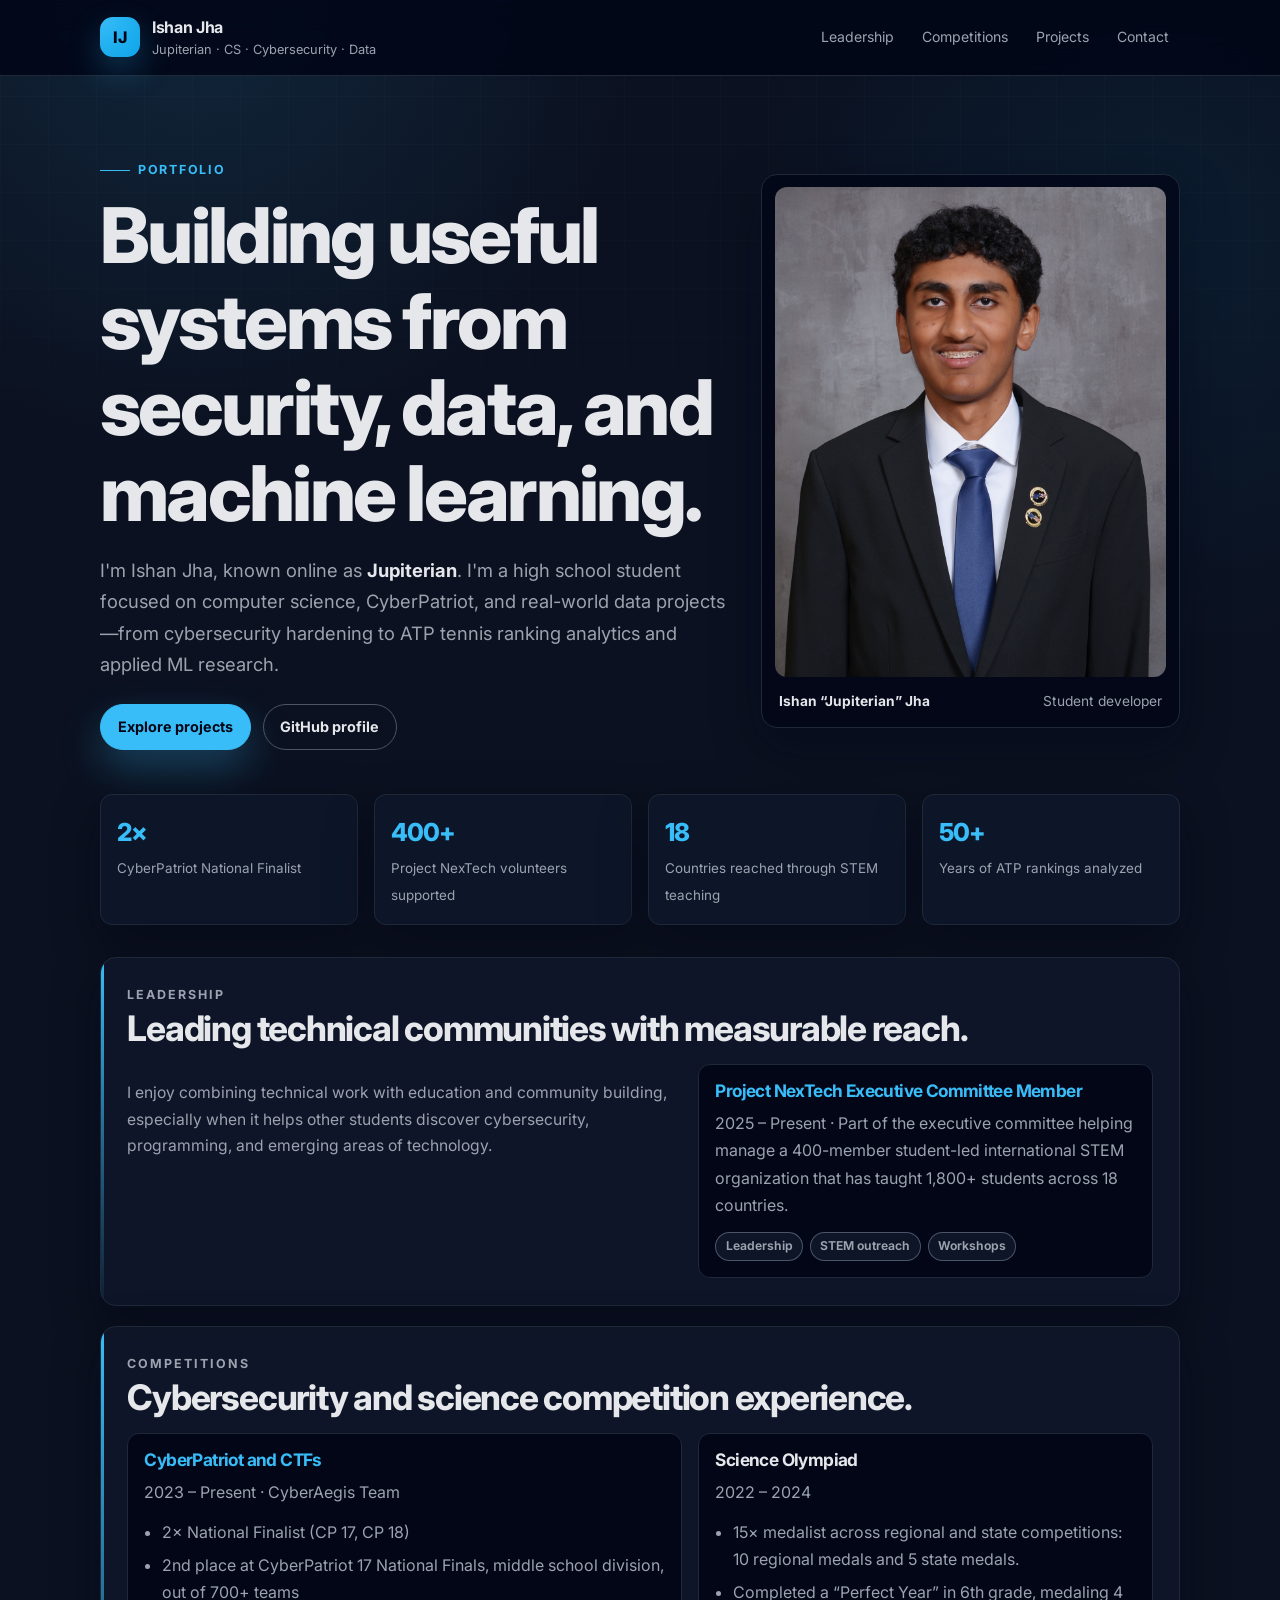
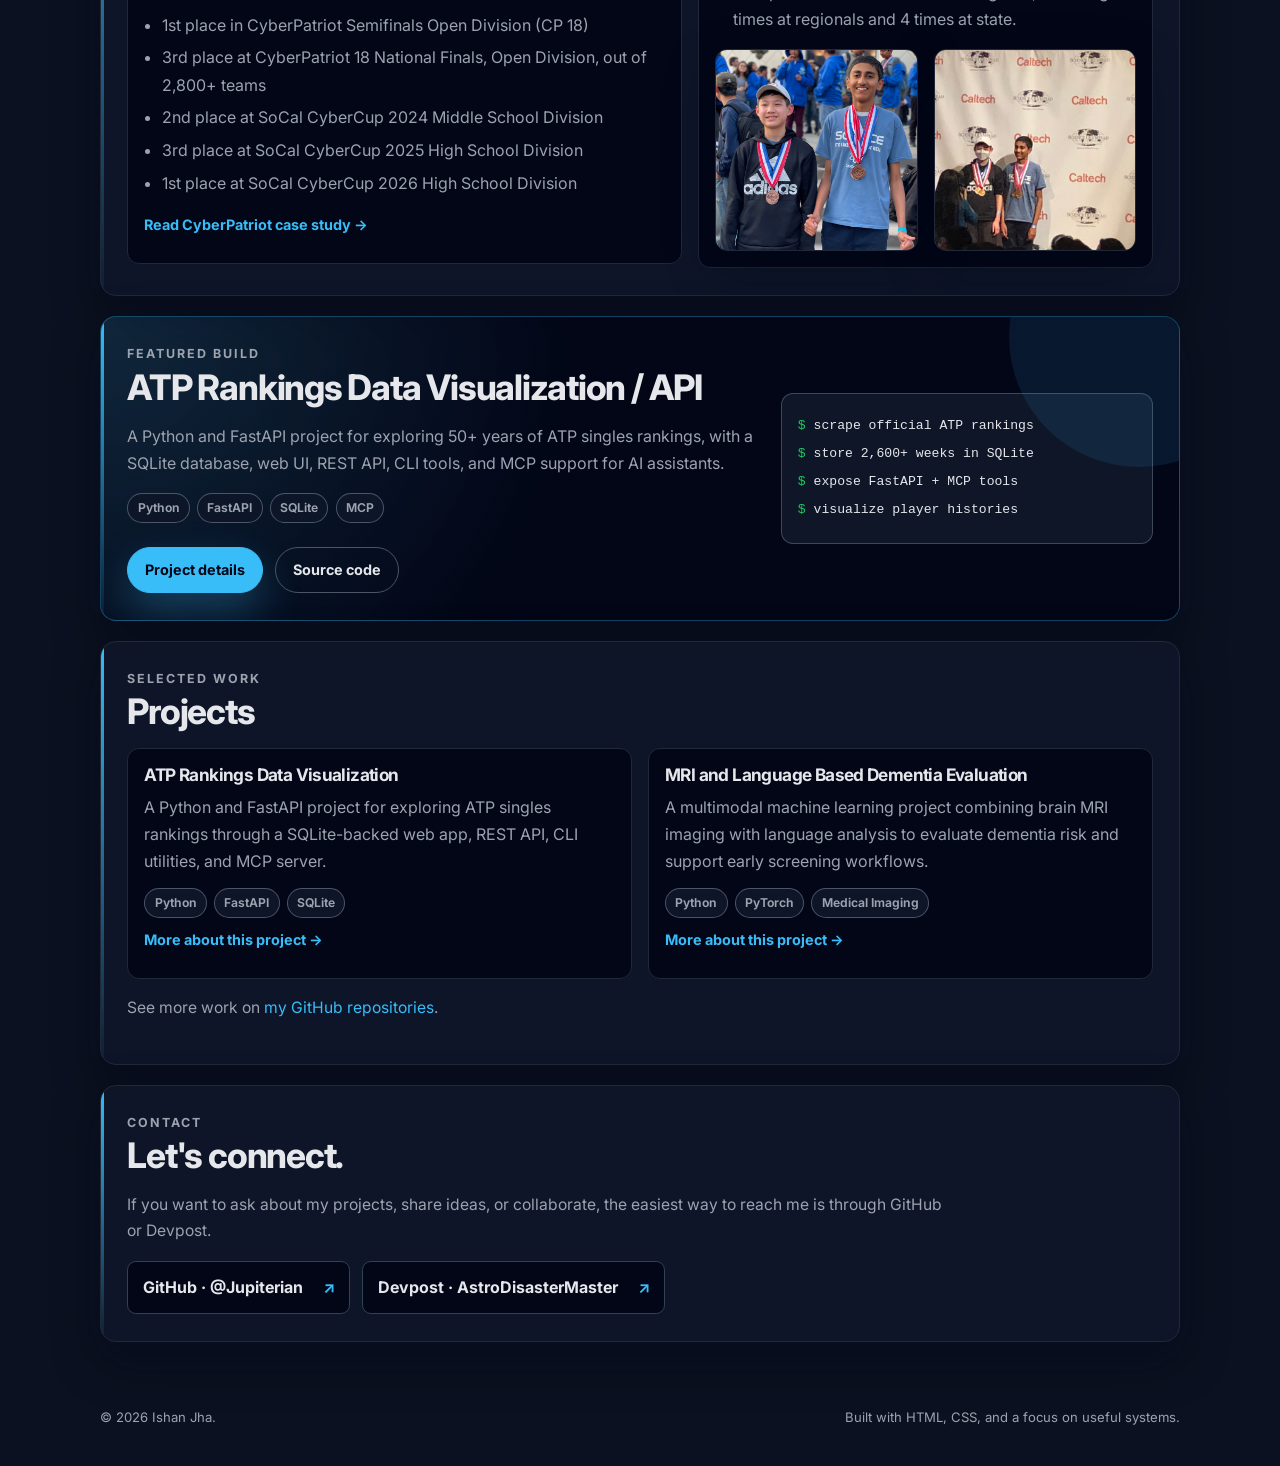
==== commit d11a434d: "Restore dark portfolio theme" ====
--- a/index.html
+++ b/index.html
@@ -7,7 +7,7 @@
     <meta name="description" content="Professional portfolio for Ishan Jha (Jupiterian), a high school developer focused on cybersecurity, data systems, and applied machine learning." />
     <link rel="preconnect" href="https://fonts.googleapis.com" />
     <link rel="preconnect" href="https://fonts.gstatic.com" crossorigin />
-    <link href="https://fonts.googleapis.com/css2?family=Inter:wght@400;500;600;700;800;900&family=Playfair+Display:wght@700;800&display=swap" rel="stylesheet" />
+    <link href="https://fonts.googleapis.com/css2?family=Inter:wght@300;400;500;600;700;800&display=swap" rel="stylesheet" />
     <link rel="stylesheet" href="styles.css" />
   </head>
   <body>
--- a/styles.css
+++ b/styles.css
@@ -1,35 +1,35 @@
 :root {
-  --bg: #f4f0e8;
-  --surface: #fffaf2;
-  --surface-strong: #fffdf8;
-  --ink: #15120e;
-  --muted: #675f54;
-  --muted-2: #8a8176;
-  --line: rgba(21, 18, 14, 0.13);
-  --accent: #7a2e1f;
-  --accent-2: #b66a32;
-  --navy: #172033;
-  --green: #315444;
-  --shadow: 0 24px 80px rgba(38, 31, 22, 0.12);
-  --shadow-soft: 0 14px 36px rgba(38, 31, 22, 0.09);
-  --radius-lg: 28px;
-  --radius-md: 18px;
-  --radius-sm: 12px;
-  --max: 1180px;
+  --bg: #0b1120;
+  --bg-alt: #020617;
+  --surface: #0f172a;
+  --surface-strong: #111827;
+  --text: #e5e7eb;
+  --muted: #9ca3af;
+  --muted-2: #64748b;
+  --line: #1f2937;
+  --line-strong: #334155;
+  --accent: #38bdf8;
+  --accent-strong: #0ea5e9;
+  --warning: #fbbf24;
+  --shadow-soft: 0 18px 48px rgba(2, 6, 23, 0.45);
+  --radius-xl: 1rem;
+  --radius-lg: 0.75rem;
+  --radius-md: 0.55rem;
+  --max: 1120px;
 }
 
 * { box-sizing: border-box; }
 html { scroll-behavior: smooth; }
 body {
   margin: 0;
-  color: var(--ink);
+  min-height: 100vh;
+  color: var(--text);
   background:
-    radial-gradient(circle at 12% 0%, rgba(182, 106, 50, 0.18), transparent 28rem),
-    radial-gradient(circle at 88% 12%, rgba(49, 84, 68, 0.15), transparent 30rem),
-    linear-gradient(180deg, #f8f4ed 0%, var(--bg) 45%, #eee7dc 100%);
+    radial-gradient(circle at 15% 0%, rgba(56, 189, 248, 0.12), transparent 28rem),
+    radial-gradient(circle at 90% 8%, rgba(14, 165, 233, 0.08), transparent 26rem),
+    var(--bg);
   font-family: Inter, ui-sans-serif, system-ui, -apple-system, BlinkMacSystemFont, "Segoe UI", sans-serif;
-  line-height: 1.6;
-  min-height: 100vh;
+  line-height: 1.7;
 }
 
 body::before {
@@ -37,168 +37,197 @@
   position: fixed;
   inset: 0;
   pointer-events: none;
-  opacity: 0.38;
-  background-image: linear-gradient(rgba(21, 18, 14, 0.035) 1px, transparent 1px), linear-gradient(90deg, rgba(21, 18, 14, 0.035) 1px, transparent 1px);
-  background-size: 44px 44px;
-  mask-image: linear-gradient(to bottom, #000, transparent 72%);
-}
-
-a { color: inherit; text-decoration-color: rgba(122, 46, 31, 0.35); text-underline-offset: 0.2em; }
-a:hover { color: var(--accent); text-decoration-color: currentColor; }
-img { max-width: 100%; display: block; }
+  background-image: linear-gradient(rgba(148, 163, 184, 0.035) 1px, transparent 1px), linear-gradient(90deg, rgba(148, 163, 184, 0.035) 1px, transparent 1px);
+  background-size: 48px 48px;
+  mask-image: linear-gradient(to bottom, #000, transparent 70%);
+}
+
+a { color: var(--accent); text-decoration: none; }
+a:hover { color: #7dd3fc; text-decoration: underline; text-underline-offset: 0.2em; }
+img { display: block; max-width: 100%; }
 
 .site-header {
   position: sticky;
   top: 0;
   z-index: 20;
-  border-bottom: 1px solid rgba(21, 18, 14, 0.08);
-  background: rgba(248, 244, 237, 0.82);
-  backdrop-filter: blur(18px);
+  border-bottom: 1px solid var(--line);
+  background: rgba(2, 6, 23, 0.88);
+  backdrop-filter: blur(16px);
 }
 .nav-inner {
   max-width: var(--max);
   margin: 0 auto;
-  padding: 1rem 1.25rem;
+  padding: 0.85rem 1.25rem;
   display: flex;
   align-items: center;
   justify-content: space-between;
   gap: 1rem;
 }
-.brand { display: inline-flex; align-items: center; gap: 0.75rem; text-decoration: none; }
+.brand { display: inline-flex; align-items: center; gap: 0.75rem; color: var(--text); text-decoration: none; }
+.brand:hover { color: var(--text); text-decoration: none; }
 .brand-mark {
-  width: 42px;
-  height: 42px;
-  border-radius: 14px;
+  width: 40px;
+  height: 40px;
   display: grid;
   place-items: center;
-  color: #fffaf2;
-  background: linear-gradient(135deg, var(--accent), var(--navy));
-  box-shadow: var(--shadow-soft);
-  font-family: "Playfair Display", Georgia, serif;
-  font-weight: 700;
-}
-.brand-name { display: block; font-weight: 800; letter-spacing: -0.03em; }
-.brand-tagline { display: block; color: var(--muted); font-size: 0.82rem; margin-top: -0.1rem; }
-nav ul { display: flex; align-items: center; gap: 0.35rem; list-style: none; margin: 0; padding: 0; }
+  border-radius: 0.8rem;
+  color: var(--bg-alt);
+  background: radial-gradient(circle at 0 0, var(--accent), var(--accent-strong));
+  box-shadow: 0 14px 32px rgba(56, 189, 248, 0.26);
+  font-weight: 800;
+}
+.brand-name { display: block; font-size: 1rem; font-weight: 700; letter-spacing: -0.02em; }
+.brand-tagline { display: block; margin-top: -0.1rem; color: var(--muted); font-size: 0.8rem; }
+nav ul { display: flex; flex-wrap: wrap; gap: 0.35rem; list-style: none; margin: 0; padding: 0; }
 nav a {
   display: inline-flex;
-  padding: 0.55rem 0.8rem;
+  padding: 0.45rem 0.7rem;
   border-radius: 999px;
   color: var(--muted);
-  font-size: 0.92rem;
+  font-size: 0.88rem;
   text-decoration: none;
 }
-nav a:hover { background: rgba(122, 46, 31, 0.08); color: var(--ink); }
-
-main { max-width: var(--max); margin: 0 auto; padding: 2rem 1.25rem 4.5rem; position: relative; }
+nav a:hover { background: rgba(15, 23, 42, 0.95); color: var(--text); text-decoration: none; }
+
+main { position: relative; max-width: var(--max); margin: 0 auto; padding: 1.75rem 1.25rem 4rem; }
 .hero {
   display: grid;
-  grid-template-columns: minmax(0, 1.14fr) minmax(320px, 0.86fr);
+  grid-template-columns: minmax(0, 1.2fr) minmax(280px, 0.8fr);
   gap: 2rem;
-  align-items: stretch;
-  padding: 4.5rem 0 2.5rem;
+  align-items: center;
+  padding: 3rem 0 1.75rem;
 }
 .eyebrow {
   display: inline-flex;
   align-items: center;
   gap: 0.5rem;
+  margin: 0 0 0.8rem;
   color: var(--accent);
-  font-weight: 800;
   font-size: 0.78rem;
-  letter-spacing: 0.16em;
+  font-weight: 700;
+  letter-spacing: 0.14em;
   text-transform: uppercase;
-  margin-bottom: 1rem;
-}
-.eyebrow::before { content: ""; width: 32px; height: 1px; background: currentColor; }
-h1, h2, h3 { line-height: 1.08; margin: 0; letter-spacing: -0.045em; }
-h1, .display { font-family: "Playfair Display", Georgia, serif; font-weight: 800; }
-h1 { font-size: clamp(3.1rem, 8vw, 6.7rem); max-width: 820px; }
-.hero-subtitle { max-width: 720px; color: var(--muted); font-size: clamp(1.05rem, 2vw, 1.28rem); margin: 1.35rem 0 0; }
-.hero-actions, .button-row { display: flex; flex-wrap: wrap; gap: 0.8rem; margin-top: 1.8rem; }
+}
+.eyebrow::before { content: ""; width: 30px; height: 1px; background: currentColor; }
+h1, h2, h3 { margin: 0; color: var(--text); line-height: 1.12; letter-spacing: -0.035em; }
+h1 { max-width: 820px; font-size: clamp(2.35rem, 6vw, 5rem); font-weight: 800; }
+.hero-subtitle { max-width: 700px; margin: 1.1rem 0 0; color: var(--muted); font-size: clamp(1rem, 1.6vw, 1.15rem); }
+.hero-subtitle strong { color: var(--text); }
+.hero-actions, .button-row { display: flex; flex-wrap: wrap; gap: 0.75rem; margin-top: 1.5rem; }
 .btn-primary, .btn-ghost, .btn-text {
   display: inline-flex;
   align-items: center;
   justify-content: center;
   border-radius: 999px;
-  padding: 0.82rem 1.15rem;
-  font-weight: 800;
+  padding: 0.62rem 1.05rem;
+  font-size: 0.9rem;
+  font-weight: 700;
   text-decoration: none;
-  transition: transform 0.18s ease, box-shadow 0.18s ease, background 0.18s ease;
-}
-.btn-primary { background: var(--ink); color: var(--surface); box-shadow: 0 16px 34px rgba(21, 18, 14, 0.2); }
-.btn-primary:hover { color: var(--surface); transform: translateY(-2px); box-shadow: 0 22px 42px rgba(21, 18, 14, 0.24); }
-.btn-ghost { border: 1px solid var(--line); background: rgba(255, 250, 242, 0.62); color: var(--ink); }
-.btn-ghost:hover { transform: translateY(-2px); background: var(--surface-strong); }
-.btn-text { padding-left: 0; padding-right: 0; color: var(--accent); }
-
-.portrait-card, .panel, .section, .project-card, .case-card, .metric-card, .highlight-box, .content-section {
+  transition: transform 0.16s ease, box-shadow 0.16s ease, background 0.16s ease, border-color 0.16s ease;
+}
+.btn-primary { border: 1px solid var(--accent); background: var(--accent); color: var(--bg-alt); box-shadow: 0 18px 40px rgba(56, 189, 248, 0.28); }
+.btn-primary:hover { color: var(--bg-alt); transform: translateY(-1px); text-decoration: none; filter: brightness(1.05); }
+.btn-ghost { border: 1px solid #4b5563; background: transparent; color: var(--text); }
+.btn-ghost:hover { background: var(--surface-strong); color: var(--text); text-decoration: none; transform: translateY(-1px); }
+.btn-text { padding-inline: 0; color: var(--accent); }
+
+.portrait-card, .section, .project-card, .case-card, .metric-card, .highlight-box, .content-section {
   border: 1px solid var(--line);
-  background: rgba(255, 250, 242, 0.78);
+  background: rgba(2, 6, 23, 0.78);
   box-shadow: var(--shadow-soft);
-  backdrop-filter: blur(12px);
-}
-.portrait-card { border-radius: var(--radius-lg); padding: 1rem; align-self: center; }
-.portrait-card img { width: 100%; aspect-ratio: 4 / 5; object-fit: cover; object-position: center 18%; border-radius: 22px; }
-.portrait-caption { display: flex; justify-content: space-between; gap: 1rem; padding: 1rem 0.25rem 0.15rem; color: var(--muted); font-size: 0.9rem; }
-.stat-strip { display: grid; grid-template-columns: repeat(4, 1fr); gap: 1rem; margin: 1rem 0 2.5rem; }
-.metric-card { border-radius: var(--radius-md); padding: 1.1rem; }
-.metric-value { display: block; color: var(--accent); font-size: 1.75rem; font-weight: 900; letter-spacing: -0.06em; }
-.metric-label { color: var(--muted); font-size: 0.88rem; }
-
-.section { border-radius: var(--radius-lg); padding: clamp(1.3rem, 3vw, 2rem); margin-top: 1.1rem; }
-.section + .section { margin-top: 1.4rem; }
-.section-header { display: flex; justify-content: space-between; align-items: end; gap: 1rem; margin-bottom: 1.25rem; }
-.section-kicker { color: var(--accent); font-weight: 800; font-size: 0.78rem; letter-spacing: 0.16em; text-transform: uppercase; }
-.section-title { font-size: clamp(1.75rem, 3.5vw, 3rem); font-family: "Playfair Display", Georgia, serif; }
-.section-body, p, li { color: var(--muted); }
-.lead { color: var(--muted); font-size: 1.08rem; max-width: 820px; }
-.two-column { display: grid; grid-template-columns: minmax(0, 1.1fr) minmax(280px, 0.9fr); gap: 1.2rem; }
+}
+.portrait-card { border-radius: var(--radius-xl); padding: 0.8rem; }
+.portrait-card img { width: 100%; aspect-ratio: 4 / 5; object-fit: cover; object-position: center 18%; border-radius: var(--radius-lg); }
+.portrait-caption { display: flex; justify-content: space-between; gap: 1rem; padding: 0.8rem 0.25rem 0.1rem; color: var(--muted); font-size: 0.86rem; }
+.portrait-caption strong { color: var(--text); }
+.stat-strip { display: grid; grid-template-columns: repeat(4, 1fr); gap: 1rem; margin: 1rem 0 2rem; }
+.metric-card { border-radius: var(--radius-lg); padding: 1rem; background: rgba(15, 23, 42, 0.92); }
+.metric-value { display: block; color: var(--accent); font-size: 1.55rem; font-weight: 800; letter-spacing: -0.04em; }
+.metric-label { color: var(--muted); font-size: 0.84rem; line-height: 1.5; }
+
+.section {
+  position: relative;
+  margin-top: 1rem;
+  padding: clamp(1.2rem, 2.5vw, 1.65rem);
+  border-radius: var(--radius-xl);
+  background: rgba(15, 23, 42, 0.9);
+  overflow: hidden;
+}
+.section::before {
+  content: "";
+  position: absolute;
+  inset: 0 auto 0 0;
+  width: 3px;
+  background: linear-gradient(180deg, var(--accent), rgba(56, 189, 248, 0.05));
+}
+.section > * { position: relative; }
+.section + .section { margin-top: 1.25rem; }
+.section-header { display: flex; justify-content: space-between; align-items: baseline; gap: 1rem; margin-bottom: 1rem; }
+.section-kicker { margin: 0 0 0.2rem; color: var(--muted); font-size: 0.78rem; font-weight: 700; letter-spacing: 0.16em; text-transform: uppercase; }
+.section-title { font-size: clamp(1.35rem, 3vw, 2.2rem); font-weight: 750; }
+p, li, .lead, .section-body { color: var(--muted); }
+.lead { max-width: 820px; font-size: 0.98rem; }
+.two-column { display: grid; grid-template-columns: minmax(0, 1.1fr) minmax(280px, 0.9fr); gap: 1rem; align-items: start; }
 .clean-list { padding-left: 1.1rem; margin: 0.65rem 0 0; }
 .clean-list li { margin: 0.35rem 0; }
 .card-grid { display: grid; grid-template-columns: repeat(2, minmax(0, 1fr)); gap: 1rem; }
-.project-card, .case-card { border-radius: var(--radius-md); padding: 1.15rem; }
-.project-card h3, .case-card h3 { font-size: 1.22rem; color: var(--ink); }
-.project-card p, .case-card p { margin: 0.7rem 0 1rem; }
-.card-meta, .tech-stack { display: flex; flex-wrap: wrap; gap: 0.45rem; margin-top: 0.9rem; }
-.tag, .tech-badge { border: 1px solid var(--line); border-radius: 999px; padding: 0.28rem 0.62rem; color: var(--muted); background: rgba(255,255,255,0.35); font-size: 0.78rem; font-weight: 700; }
-.featured { background: linear-gradient(135deg, rgba(23,32,51,0.96), rgba(122,46,31,0.9)); color: var(--surface); overflow: hidden; position: relative; }
-.featured::after { content: ""; position: absolute; width: 300px; height: 300px; right: -90px; top: -110px; border-radius: 50%; background: rgba(255,250,242,0.12); }
-.featured .section-title, .featured h3, .featured p, .featured li, .featured .section-kicker { color: var(--surface); }
-.featured p, .featured li { opacity: 0.82; }
-.featured .tag { color: var(--surface); border-color: rgba(255,255,255,0.24); background: rgba(255,255,255,0.1); }
-.featured .btn-primary { background: var(--surface); color: var(--ink); }
-.featured-grid { display: grid; grid-template-columns: minmax(0, 1.45fr) minmax(260px, 0.85fr); gap: 1.4rem; align-items: center; position: relative; z-index: 1; }
-.terminal-card { border: 1px solid rgba(255,255,255,0.18); border-radius: 20px; background: rgba(21,18,14,0.34); padding: 1rem; color: #f9f1e6; font-family: ui-monospace, SFMono-Regular, Menlo, Monaco, Consolas, monospace; font-size: 0.84rem; }
-.terminal-card div { margin: 0.45rem 0; }
-.prompt { color: #f2b56c; }
+.project-card, .case-card {
+  border-radius: var(--radius-lg);
+  padding: 1rem;
+  background: var(--bg-alt);
+  box-shadow: none;
+}
+.project-card h3, .case-card h3 { font-size: 1.08rem; }
+.project-card p, .case-card p { margin: 0.6rem 0 0.8rem; }
+.card-meta, .tech-stack { display: flex; flex-wrap: wrap; gap: 0.45rem; margin-top: 0.8rem; }
+.tag, .tech-badge { border: 1px solid rgba(148, 163, 184, 0.45); border-radius: 999px; padding: 0.22rem 0.58rem; color: var(--muted); background: rgba(15, 23, 42, 0.92); font-size: 0.76rem; font-weight: 650; }
+.featured { border-color: rgba(56, 189, 248, 0.32); background: radial-gradient(circle at top left, rgba(56, 189, 248, 0.13), rgba(2, 6, 23, 0.95) 42%, rgba(2, 6, 23, 0.98)); }
+.featured::after { content: ""; position: absolute; width: 260px; height: 260px; right: -90px; top: -110px; border-radius: 50%; background: rgba(56, 189, 248, 0.1); }
+.featured-grid { display: grid; grid-template-columns: minmax(0, 1.45fr) minmax(260px, 0.85fr); gap: 1.2rem; align-items: center; }
+.terminal-card { border: 1px solid rgba(148, 163, 184, 0.35); border-radius: var(--radius-lg); background: rgba(15, 23, 42, 0.96); padding: 1rem; color: var(--text); font-family: ui-monospace, SFMono-Regular, Menlo, Monaco, Consolas, monospace; font-size: 0.82rem; }
+.terminal-card div { margin: 0.35rem 0; }
+.prompt { color: #22c55e; }
 .gallery { display: grid; grid-template-columns: repeat(2, minmax(0, 1fr)); gap: 1rem; margin-top: 1rem; }
-.gallery img { border-radius: var(--radius-md); aspect-ratio: 4 / 3; object-fit: cover; border: 1px solid var(--line); box-shadow: var(--shadow-soft); }
+.gallery img { border-radius: var(--radius-lg); aspect-ratio: 4 / 3; object-fit: cover; border: 1px solid var(--line); box-shadow: var(--shadow-soft); }
 .gallery.small img { aspect-ratio: 1 / 1; }
-.page-hero { padding: 3.4rem 0 1.5rem; }
-.page-hero h1 { font-size: clamp(2.5rem, 6vw, 5rem); }
-.subtitle, .meta { color: var(--muted); font-size: 1.1rem; max-width: 850px; margin: 1rem 0 0; }
-.back-link { display: inline-flex; margin-bottom: 1.5rem; color: var(--accent); font-weight: 800; text-decoration: none; }
-.content-section, .highlight-box { border-radius: var(--radius-md); padding: 1.35rem; margin-top: 1rem; }
-.content-section h2, .highlight-box h3 { font-size: 1.55rem; font-family: "Playfair Display", Georgia, serif; margin-bottom: 0.7rem; }
-pre { padding: 1rem; overflow-x: auto; border-radius: var(--radius-sm); background: #17130f; color: #fff4e8; }
+
+.page-hero { padding: 2.5rem 0 1.2rem; }
+.page-hero h1 { font-size: clamp(2rem, 4.5vw, 3.2rem); }
+.subtitle, .meta { max-width: 850px; margin: 0.85rem 0 0; color: var(--muted); font-size: 1rem; }
+.back-link { display: inline-flex; margin-bottom: 1.25rem; color: var(--accent); font-weight: 700; text-decoration: none; }
+.content-section, .highlight-box { border-radius: var(--radius-lg); padding: 1.15rem; margin-top: 1rem; background: rgba(15, 23, 42, 0.9); }
+.content-section h2, .highlight-box h3 { margin-bottom: 0.55rem; font-size: 1.15rem; font-weight: 750; }
+pre { padding: 1rem; overflow-x: auto; border-radius: var(--radius-md); background: var(--bg-alt); color: var(--text); border: 1px solid var(--line); }
 code { font-family: ui-monospace, SFMono-Regular, Menlo, Monaco, Consolas, monospace; }
-.inline-photo { border-radius: var(--radius-md); border: 1px solid var(--line); box-shadow: var(--shadow-soft); margin-top: 1rem; }
-.contact-list { list-style: none; padding: 0; margin: 1rem 0 0; display: flex; flex-wrap: wrap; gap: 0.8rem; }
-.contact-list a { display: inline-flex; padding: 0.78rem 1rem; border: 1px solid var(--line); border-radius: 999px; background: rgba(255,250,242,0.75); font-weight: 800; text-decoration: none; }
-footer { max-width: var(--max); margin: 0 auto; padding: 0 1.25rem 2.4rem; color: var(--muted-2); font-size: 0.9rem; display: flex; justify-content: space-between; gap: 1rem; flex-wrap: wrap; position: relative; }
+.contact-list { list-style: none; padding: 0; margin: 1rem 0 0; display: flex; flex-wrap: wrap; gap: 0.75rem; }
+.contact-list a {
+  display: inline-flex;
+  align-items: center;
+  justify-content: space-between;
+  gap: 1.25rem;
+  min-width: 220px;
+  padding: 0.75rem 0.9rem;
+  border: 1px solid var(--line-strong);
+  border-radius: var(--radius-md);
+  background: var(--bg-alt);
+  color: var(--text);
+  font-weight: 700;
+  text-decoration: none;
+}
+.contact-list a::after { content: "↗"; color: var(--accent); }
+.contact-list a:hover { background: var(--surface-strong); color: var(--text); text-decoration: none; }
+footer { position: relative; max-width: var(--max); margin: 0 auto; padding: 0 1.25rem 2.4rem; color: var(--muted); font-size: 0.82rem; display: flex; justify-content: space-between; gap: 1rem; flex-wrap: wrap; }
 
 @media (max-width: 860px) {
   .hero, .two-column, .featured-grid { grid-template-columns: 1fr; }
   .stat-strip { grid-template-columns: repeat(2, 1fr); }
   .card-grid { grid-template-columns: 1fr; }
   .nav-inner { align-items: flex-start; flex-direction: column; }
-  nav ul { flex-wrap: wrap; }
-  .portrait-card { max-width: 460px; }
+  .portrait-card { max-width: 420px; }
 }
 @media (max-width: 560px) {
   main { padding-top: 1rem; }
-  .hero { padding-top: 2.4rem; }
+  .hero { padding-top: 2rem; }
   .stat-strip, .gallery { grid-template-columns: 1fr; }
-  h1 { font-size: clamp(2.7rem, 17vw, 4rem); }
   .brand-tagline { display: none; }
 }
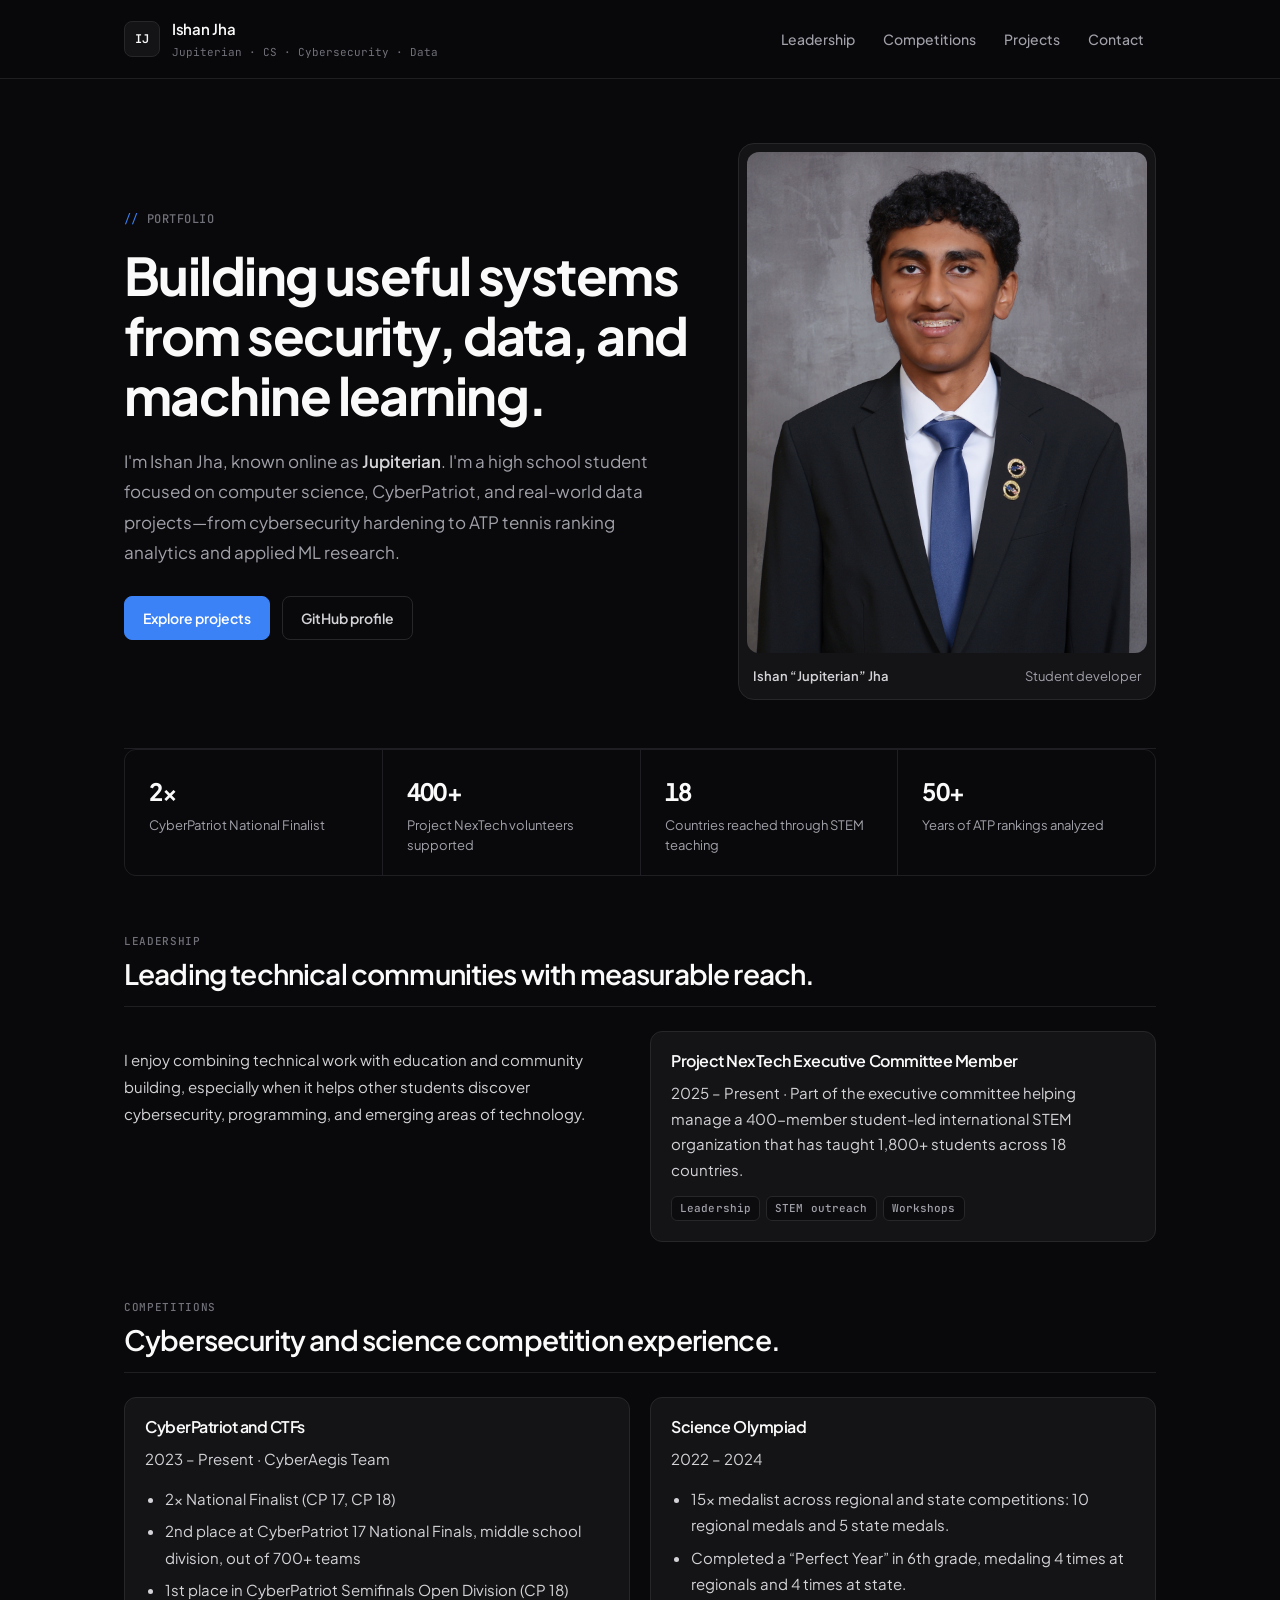
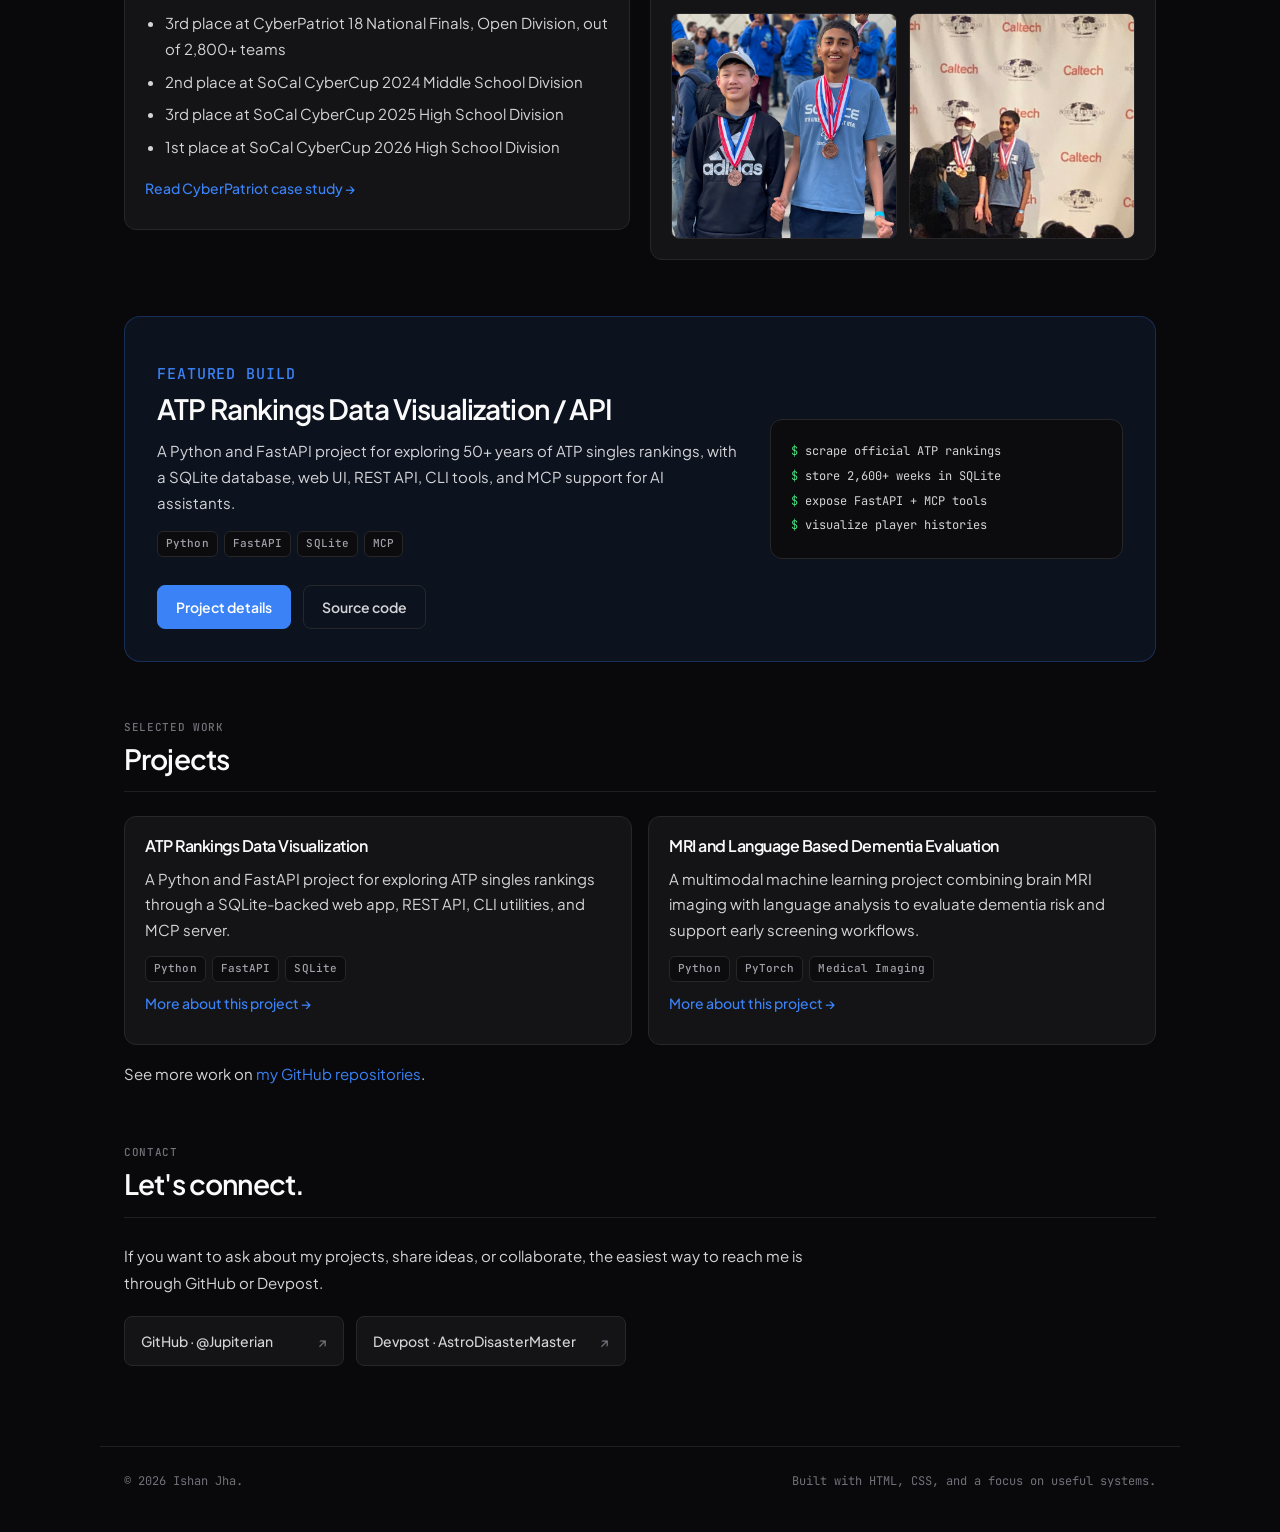
==== commit 2a666855: "theme update" ====
--- a/index.html
+++ b/index.html
@@ -7,7 +7,7 @@
     <meta name="description" content="Professional portfolio for Ishan Jha (Jupiterian), a high school developer focused on cybersecurity, data systems, and applied machine learning." />
     <link rel="preconnect" href="https://fonts.googleapis.com" />
     <link rel="preconnect" href="https://fonts.gstatic.com" crossorigin />
-    <link href="https://fonts.googleapis.com/css2?family=Inter:wght@300;400;500;600;700;800&display=swap" rel="stylesheet" />
+    <link href="https://fonts.googleapis.com/css2?family=JetBrains+Mono:wght@400;500;600&family=Plus+Jakarta+Sans:wght@400;500;600;700&display=swap" rel="stylesheet" />
     <link rel="stylesheet" href="styles.css" />
   </head>
   <body>
--- a/styles.css
+++ b/styles.css
@@ -1,233 +1,739 @@
 :root {
-  --bg: #0b1120;
-  --bg-alt: #020617;
-  --surface: #0f172a;
-  --surface-strong: #111827;
-  --text: #e5e7eb;
-  --muted: #9ca3af;
-  --muted-2: #64748b;
-  --line: #1f2937;
-  --line-strong: #334155;
-  --accent: #38bdf8;
-  --accent-strong: #0ea5e9;
-  --warning: #fbbf24;
-  --shadow-soft: 0 18px 48px rgba(2, 6, 23, 0.45);
+  --bg: #09090b;
+  --bg-alt: #0c0c0f;
+  --surface: #141417;
+  --surface-elevated: #1a1a1f;
+  --surface-hover: #1f1f26;
+  --text: #fafafa;
+  --text-secondary: #d4d4d8;
+  --muted: #a1a1aa;
+  --muted-2: #71717a;
+  --line: #27272a;
+  --line-subtle: #1f1f23;
+  --accent: #3b82f6;
+  --accent-hover: #60a5fa;
+  --accent-subtle: rgba(59, 130, 246, 0.08);
+  --accent-border: rgba(59, 130, 246, 0.25);
+  --terminal-green: #4ade80;
+  --shadow-sm: 0 1px 2px rgba(0, 0, 0, 0.4);
+  --shadow-md: 0 4px 16px rgba(0, 0, 0, 0.35);
+  --radius-sm: 0.375rem;
+  --radius-md: 0.5rem;
+  --radius-lg: 0.75rem;
   --radius-xl: 1rem;
-  --radius-lg: 0.75rem;
-  --radius-md: 0.55rem;
-  --max: 1120px;
+  --max: 1080px;
+  --font-sans: "Plus Jakarta Sans", ui-sans-serif, system-ui, -apple-system, sans-serif;
+  --font-mono: "JetBrains Mono", ui-monospace, SFMono-Regular, Menlo, Monaco, Consolas, monospace;
 }
 
 * { box-sizing: border-box; }
+
 html { scroll-behavior: smooth; }
+
+@media (prefers-reduced-motion: reduce) {
+  html { scroll-behavior: auto; }
+  *, *::before, *::after {
+    animation-duration: 0.01ms !important;
+    transition-duration: 0.01ms !important;
+  }
+}
+
 body {
   margin: 0;
   min-height: 100vh;
-  color: var(--text);
-  background:
-    radial-gradient(circle at 15% 0%, rgba(56, 189, 248, 0.12), transparent 28rem),
-    radial-gradient(circle at 90% 8%, rgba(14, 165, 233, 0.08), transparent 26rem),
-    var(--bg);
-  font-family: Inter, ui-sans-serif, system-ui, -apple-system, BlinkMacSystemFont, "Segoe UI", sans-serif;
-  line-height: 1.7;
-}
-
-body::before {
-  content: "";
-  position: fixed;
-  inset: 0;
-  pointer-events: none;
-  background-image: linear-gradient(rgba(148, 163, 184, 0.035) 1px, transparent 1px), linear-gradient(90deg, rgba(148, 163, 184, 0.035) 1px, transparent 1px);
-  background-size: 48px 48px;
-  mask-image: linear-gradient(to bottom, #000, transparent 70%);
-}
-
-a { color: var(--accent); text-decoration: none; }
-a:hover { color: #7dd3fc; text-decoration: underline; text-underline-offset: 0.2em; }
+  color: var(--text-secondary);
+  background: var(--bg);
+  font-family: var(--font-sans);
+  font-size: 1rem;
+  line-height: 1.75;
+  -webkit-font-smoothing: antialiased;
+  -moz-osx-font-smoothing: grayscale;
+}
+
+a {
+  color: var(--accent);
+  text-decoration: none;
+  transition: color 0.15s ease;
+}
+
+a:hover {
+  color: var(--accent-hover);
+}
+
 img { display: block; max-width: 100%; }
+
+/* ── Header ── */
 
 .site-header {
   position: sticky;
   top: 0;
   z-index: 20;
-  border-bottom: 1px solid var(--line);
-  background: rgba(2, 6, 23, 0.88);
-  backdrop-filter: blur(16px);
-}
+  border-bottom: 1px solid var(--line-subtle);
+  background: rgba(9, 9, 11, 0.85);
+  backdrop-filter: blur(12px);
+  -webkit-backdrop-filter: blur(12px);
+}
+
 .nav-inner {
   max-width: var(--max);
   margin: 0 auto;
-  padding: 0.85rem 1.25rem;
+  padding: 1rem 1.5rem;
   display: flex;
   align-items: center;
   justify-content: space-between;
-  gap: 1rem;
-}
-.brand { display: inline-flex; align-items: center; gap: 0.75rem; color: var(--text); text-decoration: none; }
+  gap: 1.5rem;
+}
+
+.brand {
+  display: inline-flex;
+  align-items: center;
+  gap: 0.75rem;
+  color: var(--text);
+  text-decoration: none;
+}
+
 .brand:hover { color: var(--text); text-decoration: none; }
+
 .brand-mark {
-  width: 40px;
-  height: 40px;
+  width: 36px;
+  height: 36px;
   display: grid;
   place-items: center;
-  border-radius: 0.8rem;
-  color: var(--bg-alt);
-  background: radial-gradient(circle at 0 0, var(--accent), var(--accent-strong));
-  box-shadow: 0 14px 32px rgba(56, 189, 248, 0.26);
-  font-weight: 800;
-}
-.brand-name { display: block; font-size: 1rem; font-weight: 700; letter-spacing: -0.02em; }
-.brand-tagline { display: block; margin-top: -0.1rem; color: var(--muted); font-size: 0.8rem; }
-nav ul { display: flex; flex-wrap: wrap; gap: 0.35rem; list-style: none; margin: 0; padding: 0; }
+  border-radius: var(--radius-md);
+  border: 1px solid var(--line);
+  background: var(--surface);
+  color: var(--text);
+  font-family: var(--font-mono);
+  font-size: 0.75rem;
+  font-weight: 600;
+  letter-spacing: -0.02em;
+}
+
+.brand-name {
+  display: block;
+  font-size: 0.9375rem;
+  font-weight: 600;
+  letter-spacing: -0.02em;
+  color: var(--text);
+}
+
+.brand-tagline {
+  display: block;
+  margin-top: 0.05rem;
+  color: var(--muted-2);
+  font-family: var(--font-mono);
+  font-size: 0.6875rem;
+  font-weight: 400;
+  letter-spacing: 0;
+}
+
+nav ul {
+  display: flex;
+  flex-wrap: wrap;
+  gap: 0.25rem;
+  list-style: none;
+  margin: 0;
+  padding: 0;
+}
+
 nav a {
   display: inline-flex;
-  padding: 0.45rem 0.7rem;
-  border-radius: 999px;
+  padding: 0.4rem 0.75rem;
+  border-radius: var(--radius-sm);
   color: var(--muted);
-  font-size: 0.88rem;
-  text-decoration: none;
-}
-nav a:hover { background: rgba(15, 23, 42, 0.95); color: var(--text); text-decoration: none; }
-
-main { position: relative; max-width: var(--max); margin: 0 auto; padding: 1.75rem 1.25rem 4rem; }
+  font-size: 0.875rem;
+  font-weight: 500;
+  text-decoration: none;
+  transition: color 0.15s ease, background 0.15s ease;
+}
+
+nav a:hover {
+  background: var(--surface);
+  color: var(--text);
+  text-decoration: none;
+}
+
+/* ── Layout ── */
+
+main {
+  position: relative;
+  max-width: var(--max);
+  margin: 0 auto;
+  padding: 0 1.5rem 5rem;
+}
+
+/* ── Hero ── */
+
 .hero {
   display: grid;
-  grid-template-columns: minmax(0, 1.2fr) minmax(280px, 0.8fr);
-  gap: 2rem;
+  grid-template-columns: minmax(0, 1.15fr) minmax(260px, 0.85fr);
+  gap: 3rem;
   align-items: center;
-  padding: 3rem 0 1.75rem;
-}
+  padding: 4rem 0 3rem;
+  border-bottom: 1px solid var(--line-subtle);
+}
+
 .eyebrow {
   display: inline-flex;
   align-items: center;
   gap: 0.5rem;
-  margin: 0 0 0.8rem;
+  margin: 0 0 1rem;
+  color: var(--muted-2);
+  font-family: var(--font-mono);
+  font-size: 0.75rem;
+  font-weight: 500;
+  letter-spacing: 0.04em;
+  text-transform: uppercase;
+}
+
+.eyebrow::before {
+  content: "//";
   color: var(--accent);
-  font-size: 0.78rem;
+  font-weight: 400;
+}
+
+h1, h2, h3 {
+  margin: 0;
+  color: var(--text);
+  line-height: 1.15;
+  letter-spacing: -0.03em;
+}
+
+h1 {
+  max-width: 720px;
+  font-size: clamp(2rem, 5vw, 3.25rem);
   font-weight: 700;
-  letter-spacing: 0.14em;
-  text-transform: uppercase;
-}
-.eyebrow::before { content: ""; width: 30px; height: 1px; background: currentColor; }
-h1, h2, h3 { margin: 0; color: var(--text); line-height: 1.12; letter-spacing: -0.035em; }
-h1 { max-width: 820px; font-size: clamp(2.35rem, 6vw, 5rem); font-weight: 800; }
-.hero-subtitle { max-width: 700px; margin: 1.1rem 0 0; color: var(--muted); font-size: clamp(1rem, 1.6vw, 1.15rem); }
-.hero-subtitle strong { color: var(--text); }
-.hero-actions, .button-row { display: flex; flex-wrap: wrap; gap: 0.75rem; margin-top: 1.5rem; }
+}
+
+.hero-subtitle {
+  max-width: 600px;
+  margin: 1.25rem 0 0;
+  color: var(--muted);
+  font-size: clamp(1rem, 1.5vw, 1.0625rem);
+  line-height: 1.8;
+}
+
+.hero-subtitle strong { color: var(--text-secondary); font-weight: 600; }
+
+.hero-actions, .button-row {
+  display: flex;
+  flex-wrap: wrap;
+  gap: 0.75rem;
+  margin-top: 1.75rem;
+}
+
+/* ── Buttons ── */
+
 .btn-primary, .btn-ghost, .btn-text {
   display: inline-flex;
   align-items: center;
   justify-content: center;
-  border-radius: 999px;
-  padding: 0.62rem 1.05rem;
-  font-size: 0.9rem;
+  border-radius: var(--radius-md);
+  padding: 0.5625rem 1.125rem;
+  font-size: 0.875rem;
+  font-weight: 600;
+  text-decoration: none;
+  transition: background 0.15s ease, border-color 0.15s ease, color 0.15s ease;
+}
+
+.btn-primary {
+  border: 1px solid var(--accent);
+  background: var(--accent);
+  color: #fff;
+}
+
+.btn-primary:hover {
+  background: var(--accent-hover);
+  border-color: var(--accent-hover);
+  color: #fff;
+  text-decoration: none;
+}
+
+.btn-ghost {
+  border: 1px solid var(--line);
+  background: transparent;
+  color: var(--text-secondary);
+}
+
+.btn-ghost:hover {
+  background: var(--surface);
+  border-color: var(--muted-2);
+  color: var(--text);
+  text-decoration: none;
+}
+
+.btn-text {
+  padding-inline: 0;
+  color: var(--accent);
+  font-weight: 500;
+}
+
+.btn-text:hover { color: var(--accent-hover); text-decoration: none; }
+
+/* ── Portrait ── */
+
+.portrait-card {
+  border: 1px solid var(--line);
+  border-radius: var(--radius-xl);
+  padding: 0.5rem;
+  background: var(--surface);
+}
+
+.portrait-card img {
+  width: 100%;
+  aspect-ratio: 4 / 5;
+  object-fit: cover;
+  object-position: center 18%;
+  border-radius: var(--radius-lg);
+}
+
+.portrait-caption {
+  display: flex;
+  justify-content: space-between;
+  gap: 1rem;
+  padding: 0.75rem 0.375rem 0.25rem;
+  color: var(--muted);
+  font-size: 0.8125rem;
+}
+
+.portrait-caption strong { color: var(--text-secondary); font-weight: 600; }
+
+/* ── Metrics ── */
+
+.stat-strip {
+  display: grid;
+  grid-template-columns: repeat(4, 1fr);
+  gap: 1px;
+  margin: 0;
+  background: var(--line-subtle);
+  border: 1px solid var(--line-subtle);
+  border-radius: var(--radius-lg);
+  overflow: hidden;
+}
+
+.metric-card {
+  padding: 1.25rem 1.5rem;
+  background: var(--bg);
+  border: none;
+  box-shadow: none;
+}
+
+.metric-value {
+  display: block;
+  color: var(--text);
+  font-size: 1.5rem;
   font-weight: 700;
-  text-decoration: none;
-  transition: transform 0.16s ease, box-shadow 0.16s ease, background 0.16s ease, border-color 0.16s ease;
-}
-.btn-primary { border: 1px solid var(--accent); background: var(--accent); color: var(--bg-alt); box-shadow: 0 18px 40px rgba(56, 189, 248, 0.28); }
-.btn-primary:hover { color: var(--bg-alt); transform: translateY(-1px); text-decoration: none; filter: brightness(1.05); }
-.btn-ghost { border: 1px solid #4b5563; background: transparent; color: var(--text); }
-.btn-ghost:hover { background: var(--surface-strong); color: var(--text); text-decoration: none; transform: translateY(-1px); }
-.btn-text { padding-inline: 0; color: var(--accent); }
-
-.portrait-card, .section, .project-card, .case-card, .metric-card, .highlight-box, .content-section {
-  border: 1px solid var(--line);
-  background: rgba(2, 6, 23, 0.78);
-  box-shadow: var(--shadow-soft);
-}
-.portrait-card { border-radius: var(--radius-xl); padding: 0.8rem; }
-.portrait-card img { width: 100%; aspect-ratio: 4 / 5; object-fit: cover; object-position: center 18%; border-radius: var(--radius-lg); }
-.portrait-caption { display: flex; justify-content: space-between; gap: 1rem; padding: 0.8rem 0.25rem 0.1rem; color: var(--muted); font-size: 0.86rem; }
-.portrait-caption strong { color: var(--text); }
-.stat-strip { display: grid; grid-template-columns: repeat(4, 1fr); gap: 1rem; margin: 1rem 0 2rem; }
-.metric-card { border-radius: var(--radius-lg); padding: 1rem; background: rgba(15, 23, 42, 0.92); }
-.metric-value { display: block; color: var(--accent); font-size: 1.55rem; font-weight: 800; letter-spacing: -0.04em; }
-.metric-label { color: var(--muted); font-size: 0.84rem; line-height: 1.5; }
+  letter-spacing: -0.03em;
+  font-variant-numeric: tabular-nums;
+}
+
+.metric-label {
+  display: block;
+  margin-top: 0.25rem;
+  color: var(--muted);
+  font-size: 0.8125rem;
+  line-height: 1.5;
+}
+
+/* ── Sections ── */
 
 .section {
   position: relative;
+  margin-top: 3.5rem;
+  padding: 0;
+  border: none;
+  background: transparent;
+  box-shadow: none;
+  overflow: visible;
+}
+
+.section::before { display: none; }
+
+.section > * { position: relative; }
+
+.section + .section { margin-top: 3.5rem; }
+
+.section-header {
+  display: flex;
+  justify-content: space-between;
+  align-items: baseline;
+  gap: 1rem;
+  margin-bottom: 1.5rem;
+  padding-bottom: 1rem;
+  border-bottom: 1px solid var(--line-subtle);
+}
+
+.section-kicker {
+  margin: 0 0 0.375rem;
+  color: var(--muted-2);
+  font-family: var(--font-mono);
+  font-size: 0.6875rem;
+  font-weight: 500;
+  letter-spacing: 0.06em;
+  text-transform: uppercase;
+}
+
+.section-title {
+  font-size: clamp(1.25rem, 2.5vw, 1.75rem);
+  font-weight: 600;
+}
+
+strong { color: var(--text-secondary); font-weight: 600; }
+
+.page-hero + .content-section,
+.page-hero + .highlight-box {
+  margin-top: 2.5rem;
+}
+
+
+.lead {
+  max-width: 680px;
+  font-size: 0.9375rem;
+  line-height: 1.8;
+}
+
+.two-column {
+  display: grid;
+  grid-template-columns: minmax(0, 1fr) minmax(280px, 1fr);
+  gap: 1.25rem;
+  align-items: start;
+}
+
+.clean-list {
+  padding-left: 1.25rem;
+  margin: 0.75rem 0 0;
+}
+
+.clean-list li {
+  margin: 0.4rem 0;
+  font-size: 0.9375rem;
+}
+
+/* ── Cards ── */
+
+.card-grid {
+  display: grid;
+  grid-template-columns: repeat(2, minmax(0, 1fr));
+  gap: 1rem;
+}
+
+.project-card, .case-card {
+  border: 1px solid var(--line);
+  border-radius: var(--radius-lg);
+  padding: 1.25rem;
+  background: var(--surface);
+  box-shadow: none;
+  transition: border-color 0.15s ease, background 0.15s ease;
+}
+
+.project-card:hover, .case-card:hover {
+  border-color: var(--muted-2);
+  background: var(--surface-elevated);
+}
+
+.project-card h3, .case-card h3 {
+  font-size: 1rem;
+  font-weight: 600;
+}
+
+.project-card h3 a, .case-card h3 a {
+  color: var(--text);
+  text-decoration: none;
+}
+
+.project-card h3 a:hover, .case-card h3 a:hover {
+  color: var(--accent-hover);
+  text-decoration: none;
+}
+
+.project-card p, .case-card p {
+  margin: 0.625rem 0 0.875rem;
+  font-size: 0.9375rem;
+  line-height: 1.7;
+}
+
+.card-meta, .tech-stack {
+  display: flex;
+  flex-wrap: wrap;
+  gap: 0.375rem;
+  margin-top: 0.875rem;
+}
+
+.tag, .tech-badge {
+  border: 1px solid var(--line);
+  border-radius: var(--radius-sm);
+  padding: 0.125rem 0.5rem;
+  color: var(--muted);
+  background: var(--bg-alt);
+  font-family: var(--font-mono);
+  font-size: 0.6875rem;
+  font-weight: 500;
+  letter-spacing: 0.01em;
+}
+
+/* ── Featured ── */
+
+.featured {
+  border: 1px solid var(--accent-border);
+  border-radius: var(--radius-xl);
+  padding: clamp(1.5rem, 3vw, 2rem);
+  background: var(--accent-subtle);
+  box-shadow: none;
+}
+
+.featured::after { display: none; }
+
+.featured .section-kicker { color: var(--accent); }
+
+.featured-grid {
+  display: grid;
+  grid-template-columns: minmax(0, 1.4fr) minmax(240px, 0.85fr);
+  gap: 2rem;
+  align-items: center;
+}
+
+.featured p {
+  margin-top: 0.75rem;
+  font-size: 0.9375rem;
+  line-height: 1.75;
+}
+
+/* ── Terminal ── */
+
+.terminal-card {
+  border: 1px solid var(--line);
+  border-radius: var(--radius-lg);
+  background: var(--bg-alt);
+  padding: 1.125rem 1.25rem;
+  color: var(--text-secondary);
+  font-family: var(--font-mono);
+  font-size: 0.75rem;
+  line-height: 1.8;
+}
+
+.terminal-card div { margin: 0.2rem 0; }
+
+.prompt { color: var(--terminal-green); }
+
+/* ── Gallery ── */
+
+.gallery {
+  display: grid;
+  grid-template-columns: repeat(2, minmax(0, 1fr));
+  gap: 0.75rem;
   margin-top: 1rem;
-  padding: clamp(1.2rem, 2.5vw, 1.65rem);
-  border-radius: var(--radius-xl);
-  background: rgba(15, 23, 42, 0.9);
-  overflow: hidden;
-}
-.section::before {
-  content: "";
-  position: absolute;
-  inset: 0 auto 0 0;
-  width: 3px;
-  background: linear-gradient(180deg, var(--accent), rgba(56, 189, 248, 0.05));
-}
-.section > * { position: relative; }
-.section + .section { margin-top: 1.25rem; }
-.section-header { display: flex; justify-content: space-between; align-items: baseline; gap: 1rem; margin-bottom: 1rem; }
-.section-kicker { margin: 0 0 0.2rem; color: var(--muted); font-size: 0.78rem; font-weight: 700; letter-spacing: 0.16em; text-transform: uppercase; }
-.section-title { font-size: clamp(1.35rem, 3vw, 2.2rem); font-weight: 750; }
-p, li, .lead, .section-body { color: var(--muted); }
-.lead { max-width: 820px; font-size: 0.98rem; }
-.two-column { display: grid; grid-template-columns: minmax(0, 1.1fr) minmax(280px, 0.9fr); gap: 1rem; align-items: start; }
-.clean-list { padding-left: 1.1rem; margin: 0.65rem 0 0; }
-.clean-list li { margin: 0.35rem 0; }
-.card-grid { display: grid; grid-template-columns: repeat(2, minmax(0, 1fr)); gap: 1rem; }
-.project-card, .case-card {
-  border-radius: var(--radius-lg);
-  padding: 1rem;
+}
+
+.gallery img {
+  border-radius: var(--radius-md);
+  aspect-ratio: 4 / 3;
+  object-fit: cover;
+  border: 1px solid var(--line);
+}
+
+.gallery.small img { aspect-ratio: 1 / 1; }
+
+/* ── Detail pages (article layout) ── */
+
+main:has(.page-hero) {
+  max-width: 720px;
+}
+
+.page-hero {
+  padding: 3rem 0 2.5rem;
+  border-bottom: 1px solid var(--line-subtle);
+}
+
+.page-hero h1 {
+  font-size: clamp(1.75rem, 4vw, 2.5rem);
+  font-weight: 700;
+}
+
+.subtitle, .meta {
+  max-width: none;
+  margin: 1rem 0 0;
+  color: var(--muted);
+  font-size: 0.9375rem;
+  line-height: 1.75;
+}
+
+.page-hero .button-row {
+  margin-top: 1.5rem;
+}
+
+.page-hero .tech-stack {
+  margin-top: 1.25rem;
+}
+
+.back-link {
+  display: inline-flex;
+  align-items: center;
+  gap: 0.375rem;
+  margin-bottom: 1.5rem;
+  color: var(--muted);
+  font-family: var(--font-mono);
+  font-size: 0.8125rem;
+  font-weight: 500;
+  text-decoration: none;
+}
+
+.back-link:hover {
+  color: var(--accent);
+  text-decoration: none;
+}
+
+.content-section {
+  margin-top: 2.5rem;
+  padding: 0;
+  border: none;
+  background: transparent;
+  border-radius: 0;
+}
+
+.content-section h2 {
+  margin-bottom: 0.875rem;
+  padding-bottom: 0.75rem;
+  border-bottom: 1px solid var(--line-subtle);
+  font-size: 1.125rem;
+  font-weight: 600;
+  color: var(--text);
+}
+
+.content-section p,
+.content-section li {
+  font-size: 0.9375rem;
+  line-height: 1.8;
+}
+
+.content-section p + p {
+  margin-top: 0.875rem;
+}
+
+.highlight-box {
+  margin-top: 2.5rem;
+  padding: 0 0 0 1rem;
+  border: none;
+  border-left: 2px solid var(--accent);
+  background: transparent;
+  border-radius: 0;
+}
+
+.highlight-box h3 {
+  margin-bottom: 0.625rem;
+  font-size: 0.8125rem;
+  font-weight: 600;
+  font-family: var(--font-mono);
+  letter-spacing: 0.04em;
+  text-transform: uppercase;
+  color: var(--accent);
+}
+
+.highlight-box p,
+.highlight-box li {
+  font-size: 0.9375rem;
+  line-height: 1.8;
+}
+
+.content-section .gallery {
+  margin-top: 1.25rem;
+}
+
+.content-section .gallery img {
+  border-radius: var(--radius-sm);
+}
+
+/* ── Code ── */
+
+pre {
+  padding: 1.125rem 1.25rem;
+  overflow-x: auto;
+  border-radius: var(--radius-md);
   background: var(--bg-alt);
-  box-shadow: none;
-}
-.project-card h3, .case-card h3 { font-size: 1.08rem; }
-.project-card p, .case-card p { margin: 0.6rem 0 0.8rem; }
-.card-meta, .tech-stack { display: flex; flex-wrap: wrap; gap: 0.45rem; margin-top: 0.8rem; }
-.tag, .tech-badge { border: 1px solid rgba(148, 163, 184, 0.45); border-radius: 999px; padding: 0.22rem 0.58rem; color: var(--muted); background: rgba(15, 23, 42, 0.92); font-size: 0.76rem; font-weight: 650; }
-.featured { border-color: rgba(56, 189, 248, 0.32); background: radial-gradient(circle at top left, rgba(56, 189, 248, 0.13), rgba(2, 6, 23, 0.95) 42%, rgba(2, 6, 23, 0.98)); }
-.featured::after { content: ""; position: absolute; width: 260px; height: 260px; right: -90px; top: -110px; border-radius: 50%; background: rgba(56, 189, 248, 0.1); }
-.featured-grid { display: grid; grid-template-columns: minmax(0, 1.45fr) minmax(260px, 0.85fr); gap: 1.2rem; align-items: center; }
-.terminal-card { border: 1px solid rgba(148, 163, 184, 0.35); border-radius: var(--radius-lg); background: rgba(15, 23, 42, 0.96); padding: 1rem; color: var(--text); font-family: ui-monospace, SFMono-Regular, Menlo, Monaco, Consolas, monospace; font-size: 0.82rem; }
-.terminal-card div { margin: 0.35rem 0; }
-.prompt { color: #22c55e; }
-.gallery { display: grid; grid-template-columns: repeat(2, minmax(0, 1fr)); gap: 1rem; margin-top: 1rem; }
-.gallery img { border-radius: var(--radius-lg); aspect-ratio: 4 / 3; object-fit: cover; border: 1px solid var(--line); box-shadow: var(--shadow-soft); }
-.gallery.small img { aspect-ratio: 1 / 1; }
-
-.page-hero { padding: 2.5rem 0 1.2rem; }
-.page-hero h1 { font-size: clamp(2rem, 4.5vw, 3.2rem); }
-.subtitle, .meta { max-width: 850px; margin: 0.85rem 0 0; color: var(--muted); font-size: 1rem; }
-.back-link { display: inline-flex; margin-bottom: 1.25rem; color: var(--accent); font-weight: 700; text-decoration: none; }
-.content-section, .highlight-box { border-radius: var(--radius-lg); padding: 1.15rem; margin-top: 1rem; background: rgba(15, 23, 42, 0.9); }
-.content-section h2, .highlight-box h3 { margin-bottom: 0.55rem; font-size: 1.15rem; font-weight: 750; }
-pre { padding: 1rem; overflow-x: auto; border-radius: var(--radius-md); background: var(--bg-alt); color: var(--text); border: 1px solid var(--line); }
-code { font-family: ui-monospace, SFMono-Regular, Menlo, Monaco, Consolas, monospace; }
-.contact-list { list-style: none; padding: 0; margin: 1rem 0 0; display: flex; flex-wrap: wrap; gap: 0.75rem; }
+  color: var(--text-secondary);
+  border: 1px solid var(--line);
+  font-size: 0.8125rem;
+  line-height: 1.7;
+}
+
+code { font-family: var(--font-mono); }
+
+/* ── Contact ── */
+
+.contact-list {
+  list-style: none;
+  padding: 0;
+  margin: 1.25rem 0 0;
+  display: flex;
+  flex-wrap: wrap;
+  gap: 0.75rem;
+}
+
 .contact-list a {
   display: inline-flex;
   align-items: center;
   justify-content: space-between;
-  gap: 1.25rem;
+  gap: 1.5rem;
   min-width: 220px;
-  padding: 0.75rem 0.9rem;
-  border: 1px solid var(--line-strong);
+  padding: 0.75rem 1rem;
+  border: 1px solid var(--line);
   border-radius: var(--radius-md);
-  background: var(--bg-alt);
-  color: var(--text);
-  font-weight: 700;
-  text-decoration: none;
-}
-.contact-list a::after { content: "↗"; color: var(--accent); }
-.contact-list a:hover { background: var(--surface-strong); color: var(--text); text-decoration: none; }
-footer { position: relative; max-width: var(--max); margin: 0 auto; padding: 0 1.25rem 2.4rem; color: var(--muted); font-size: 0.82rem; display: flex; justify-content: space-between; gap: 1rem; flex-wrap: wrap; }
+  background: var(--surface);
+  color: var(--text-secondary);
+  font-size: 0.875rem;
+  font-weight: 500;
+  text-decoration: none;
+  transition: border-color 0.15s ease, background 0.15s ease;
+}
+
+.contact-list a::after {
+  content: "↗";
+  color: var(--muted-2);
+  font-size: 0.875rem;
+  transition: color 0.15s ease;
+}
+
+.contact-list a:hover {
+  background: var(--surface-elevated);
+  border-color: var(--muted-2);
+  color: var(--text);
+  text-decoration: none;
+}
+
+.contact-list a:hover::after { color: var(--accent); }
+
+/* ── Footer ── */
+
+footer {
+  position: relative;
+  max-width: var(--max);
+  margin: 0 auto;
+  padding: 1.5rem 1.5rem 2.5rem;
+  border-top: 1px solid var(--line-subtle);
+  color: var(--muted-2);
+  font-family: var(--font-mono);
+  font-size: 0.75rem;
+  display: flex;
+  justify-content: space-between;
+  gap: 1rem;
+  flex-wrap: wrap;
+}
+
+/* ── Responsive ── */
 
 @media (max-width: 860px) {
   .hero, .two-column, .featured-grid { grid-template-columns: 1fr; }
   .stat-strip { grid-template-columns: repeat(2, 1fr); }
   .card-grid { grid-template-columns: 1fr; }
   .nav-inner { align-items: flex-start; flex-direction: column; }
-  .portrait-card { max-width: 420px; }
-}
+  .portrait-card { max-width: 360px; }
+  .hero { gap: 2rem; padding-top: 2.5rem; }
+}
+
 @media (max-width: 560px) {
-  main { padding-top: 1rem; }
+  main { padding-inline: 1.125rem; }
+  .nav-inner { padding-inline: 1.125rem; }
   .hero { padding-top: 2rem; }
   .stat-strip, .gallery { grid-template-columns: 1fr; }
   .brand-tagline { display: none; }
-}
+  footer { flex-direction: column; }
+}
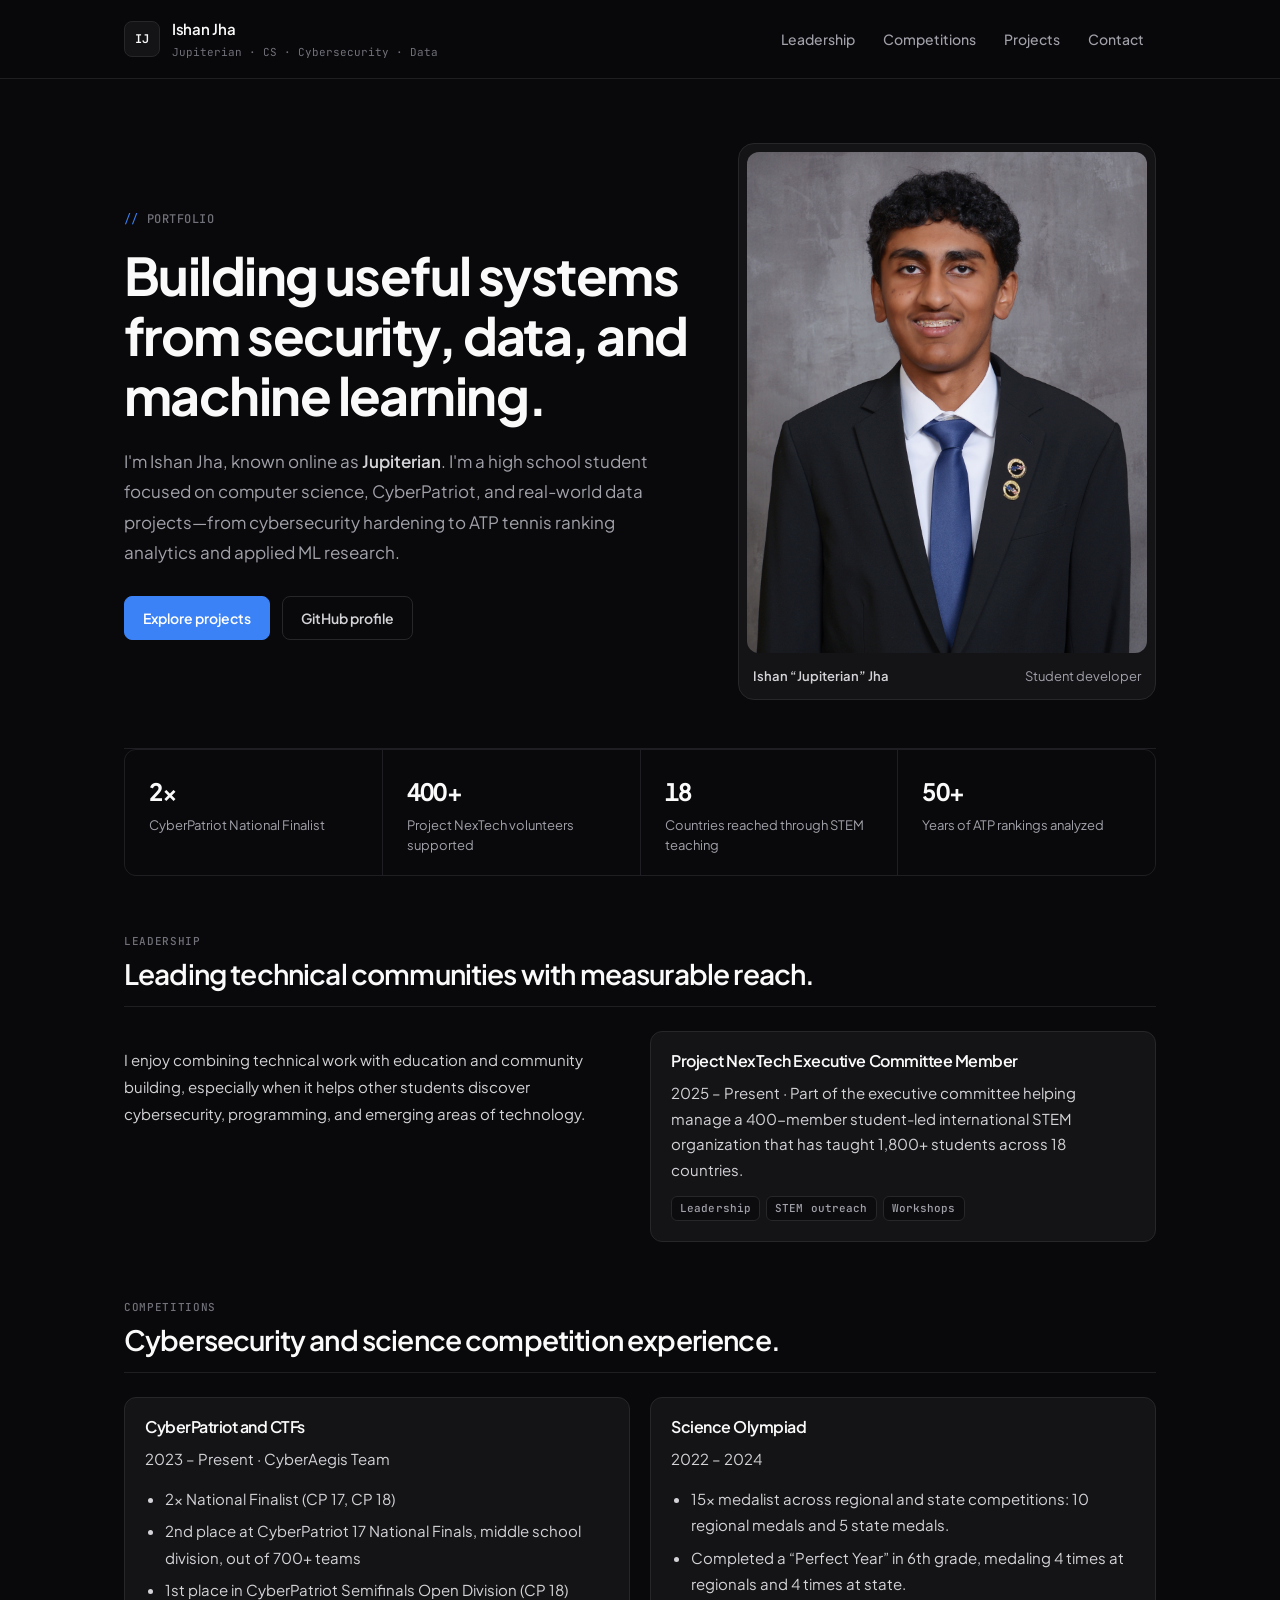
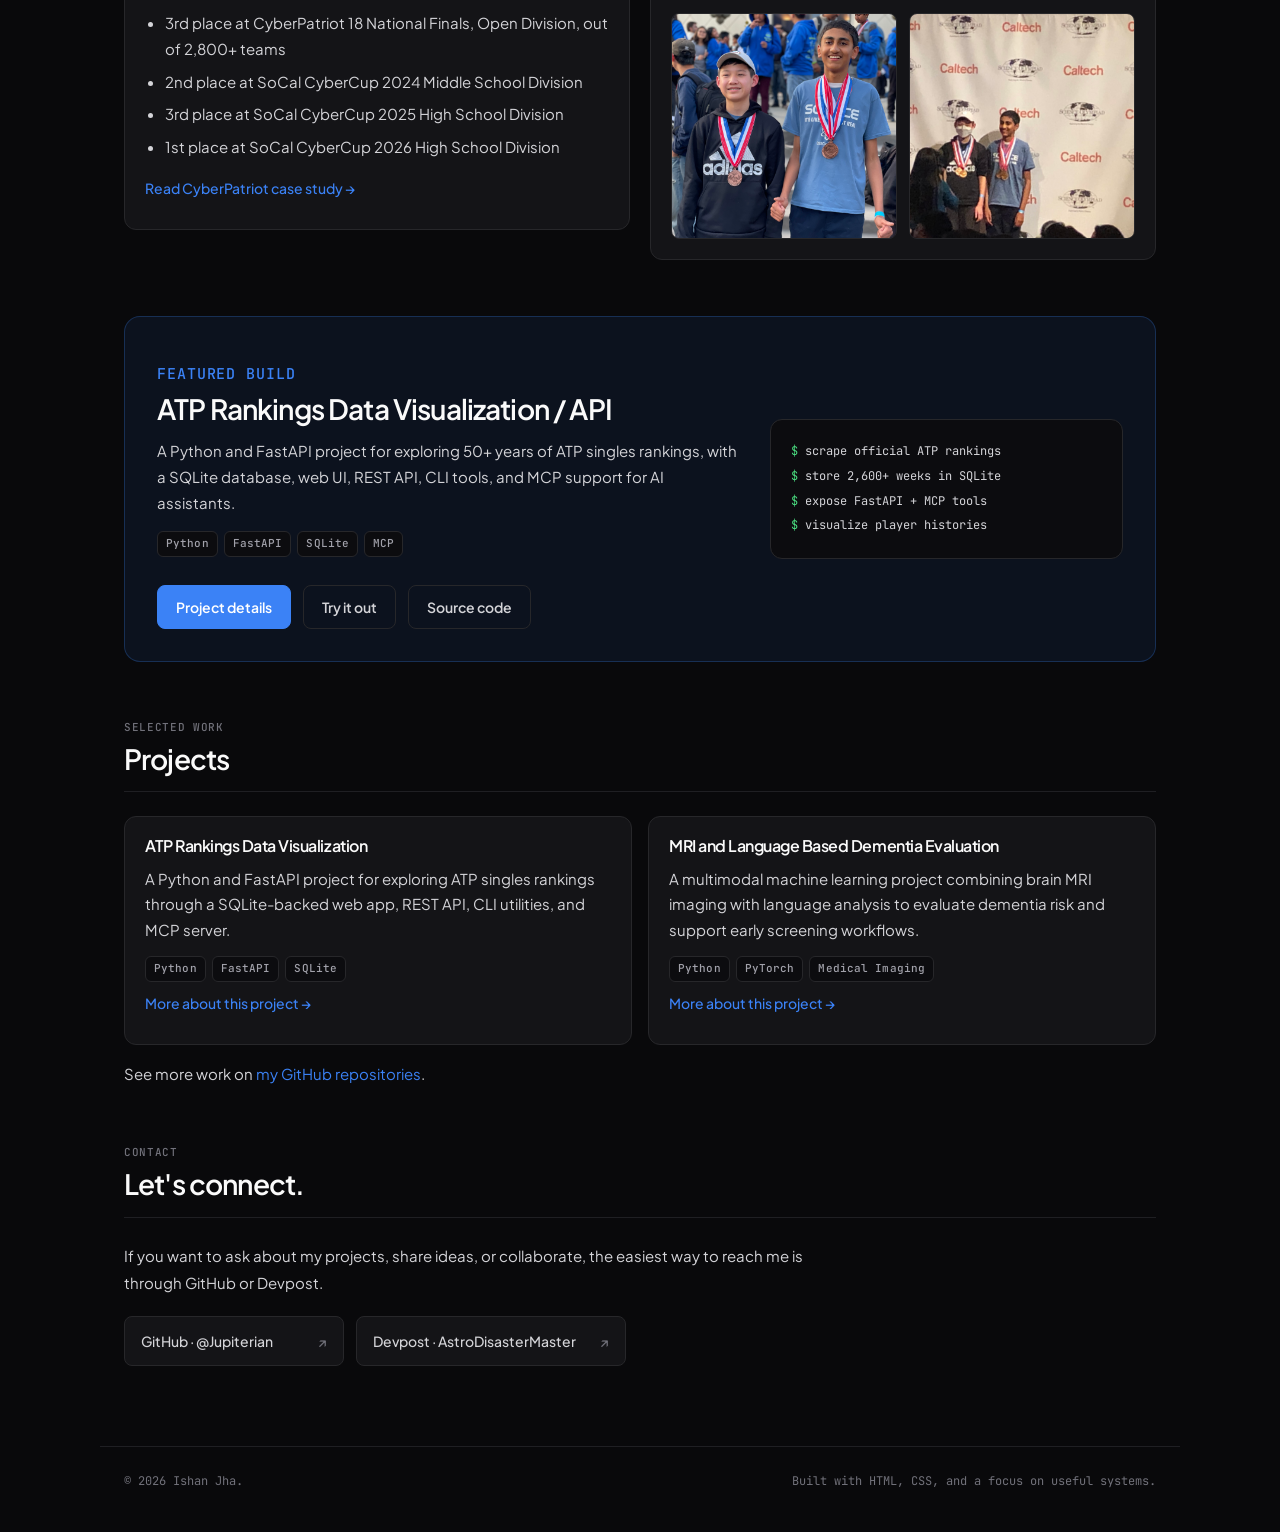
==== commit d4ed847c: "try it out atp-rankings" ====
--- a/index.html
+++ b/index.html
@@ -115,6 +115,7 @@
             <div class="card-meta"><span class="tag">Python</span><span class="tag">FastAPI</span><span class="tag">SQLite</span><span class="tag">MCP</span></div>
             <div class="hero-actions">
               <a class="btn-primary" href="atp-rankings.html">Project details</a>
+              <a class="btn-ghost" href="https://atp-rankings.ishanjha.com/" target="_blank" rel="noreferrer">Try it out</a>
               <a class="btn-ghost" href="https://github.com/Jupiterian/ATP-Rankings-API" target="_blank" rel="noreferrer">Source code</a>
             </div>
           </div>
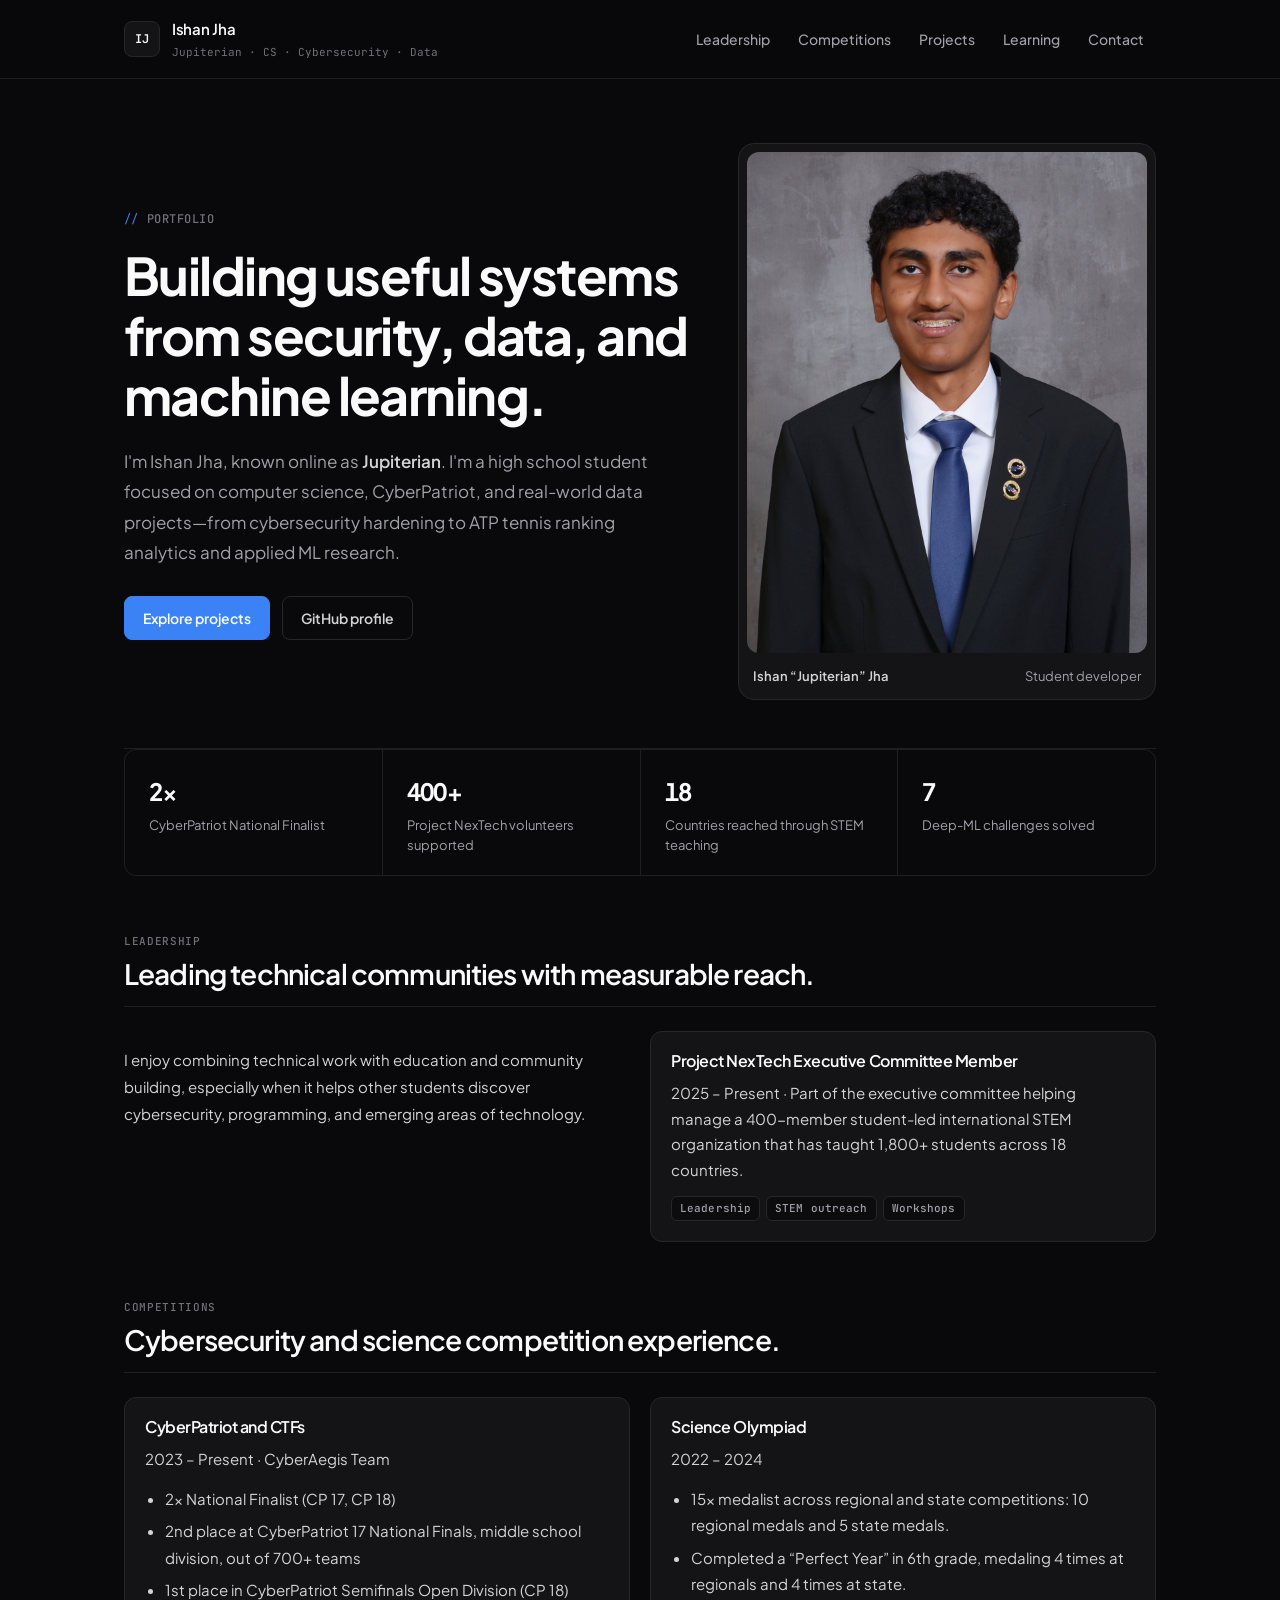
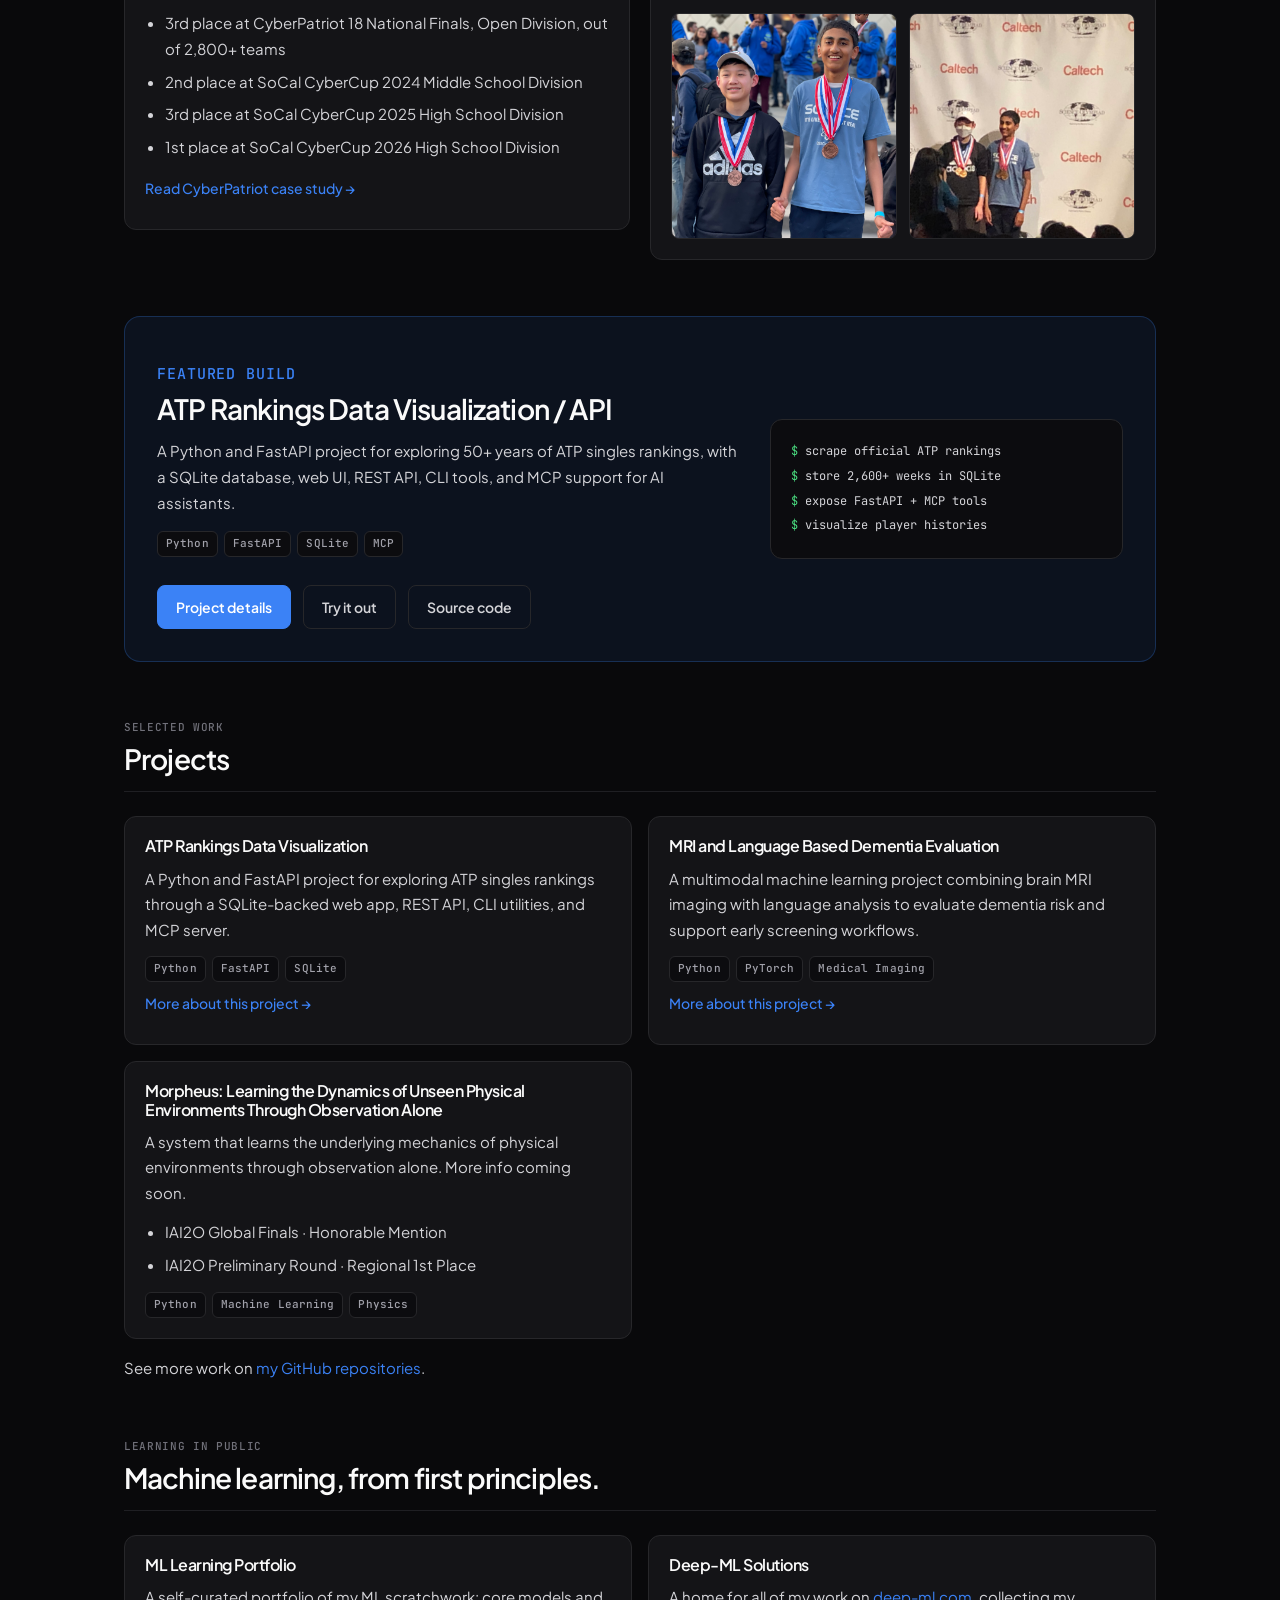
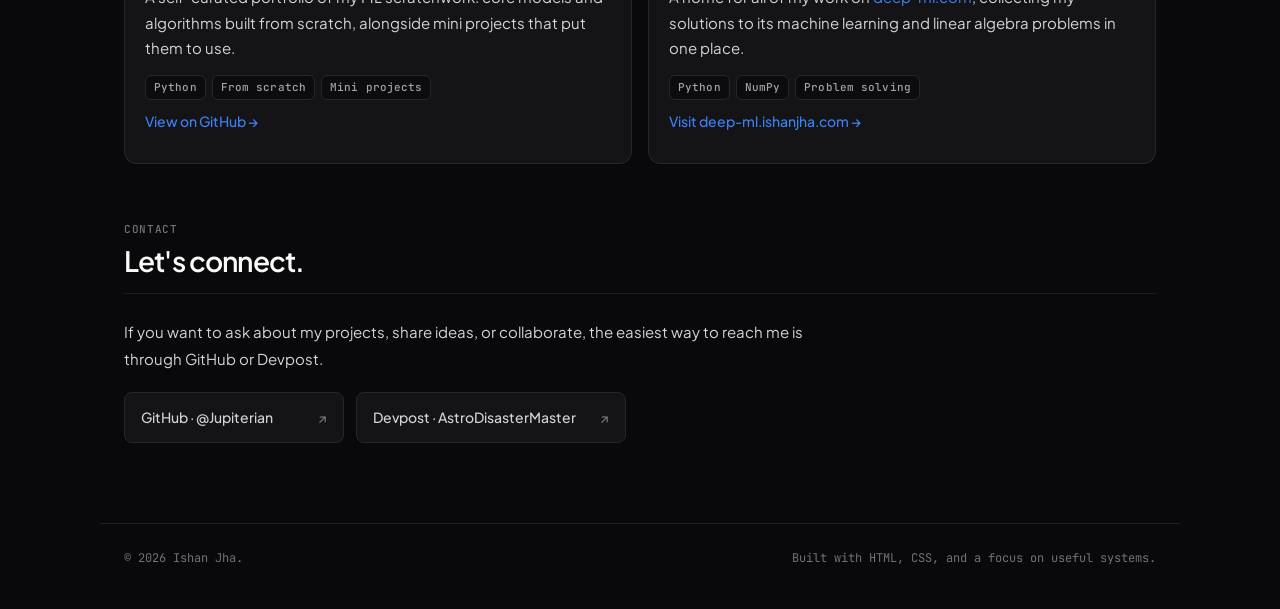
==== commit 8ed3b87d: "website update" ====
--- a/index.html
+++ b/index.html
@@ -22,6 +22,7 @@
             <li><a href="#leadership">Leadership</a></li>
             <li><a href="#competitions">Competitions</a></li>
             <li><a href="#projects">Projects</a></li>
+            <li><a href="#learning">Learning</a></li>
             <li><a href="#contact">Contact</a></li>
           </ul>
         </nav>
@@ -51,7 +52,7 @@
         <div class="metric-card"><span class="metric-value">2×</span><span class="metric-label">CyberPatriot National Finalist</span></div>
         <div class="metric-card"><span class="metric-value">400+</span><span class="metric-label">Project NexTech volunteers supported</span></div>
         <div class="metric-card"><span class="metric-value">18</span><span class="metric-label">Countries reached through STEM teaching</span></div>
-        <div class="metric-card"><span class="metric-value">50+</span><span class="metric-label">Years of ATP rankings analyzed</span></div>
+        <a class="metric-card" href="https://deep-ml.ishanjha.com/" target="_blank" rel="noreferrer"><span class="metric-value" id="deepml-solved">7</span><span class="metric-label">Deep-ML challenges solved</span></a>
       </section>
 
       <section id="leadership" class="section" aria-labelledby="leadership-title">
@@ -143,8 +144,35 @@
             <div class="card-meta"><span class="tag">Python</span><span class="tag">PyTorch</span><span class="tag">Medical Imaging</span></div>
             <a class="btn-text" href="dementia-project.html">More about this project →</a>
           </article>
+          <article class="project-card">
+            <h3>Morpheus: Learning the Dynamics of Unseen Physical Environments Through Observation Alone</h3>
+            <p>A system that learns the underlying mechanics of physical environments through observation alone. More info coming soon.</p>
+            <ul class="clean-list">
+              <li>IAI2O Global Finals · Honorable Mention</li>
+              <li>IAI2O Preliminary Round · Regional 1st Place</li>
+            </ul>
+            <div class="card-meta"><span class="tag">Python</span><span class="tag">Machine Learning</span><span class="tag">Physics</span></div>
+          </article>
         </div>
         <p class="lead">See more work on <a href="https://github.com/Jupiterian?tab=repositories" target="_blank" rel="noreferrer">my GitHub repositories</a>.</p>
+      </section>
+
+      <section id="learning" class="section" aria-labelledby="learning-title">
+        <div class="section-header"><div><p class="section-kicker">Learning in public</p><h2 class="section-title" id="learning-title">Machine learning, from first principles.</h2></div></div>
+        <div class="card-grid">
+          <article class="project-card">
+            <h3>ML Learning Portfolio</h3>
+            <p>A self-curated portfolio of my ML scratchwork: core models and algorithms built from scratch, alongside mini projects that put them to use.</p>
+            <div class="card-meta"><span class="tag">Python</span><span class="tag">From scratch</span><span class="tag">Mini projects</span></div>
+            <a class="btn-text" href="https://github.com/Jupiterian/ML-Learning-Portfolio" target="_blank" rel="noreferrer">View on GitHub →</a>
+          </article>
+          <article class="project-card">
+            <h3>Deep-ML Solutions</h3>
+            <p>A home for all of my work on <a href="https://www.deep-ml.com/" target="_blank" rel="noreferrer">deep-ml.com</a>, collecting my solutions to its machine learning and linear algebra problems in one place.</p>
+            <div class="card-meta"><span class="tag">Python</span><span class="tag">NumPy</span><span class="tag">Problem solving</span></div>
+            <a class="btn-text" href="https://deep-ml.ishanjha.com/" target="_blank" rel="noreferrer">Visit deep-ml.ishanjha.com →</a>
+          </article>
+        </div>
       </section>
 
       <section id="contact" class="section" aria-labelledby="contact-title">
@@ -157,6 +185,17 @@
       </section>
     </main>
 
+    <script>
+      // Live count of solved Deep-ML challenges, from the same progress.json that deep-ml.ishanjha.com reads.
+      fetch("https://raw.githubusercontent.com/Jupiterian/deep-ml/main/progress.json", { cache: "no-cache" })
+        .then((r) => (r.ok ? r.json() : Promise.reject(r.status)))
+        .then((progress) => {
+          const solved = Object.values(progress.items || {}).filter((item) => item && item.path).length;
+          document.getElementById("deepml-solved").textContent = solved.toLocaleString();
+        })
+        .catch(() => {});
+    </script>
+
     <footer><span>© 2026 Ishan Jha.</span><span>Built with HTML, CSS, and a focus on useful systems.</span></footer>
   </body>
 </html>
--- a/styles.css
+++ b/styles.css
@@ -333,6 +333,11 @@
   color: var(--muted);
   font-size: 0.8125rem;
   line-height: 1.5;
+  transition: color 0.15s ease;
+}
+
+a.metric-card:hover .metric-label {
+  color: var(--accent);
 }
 
 /* ── Sections ── */
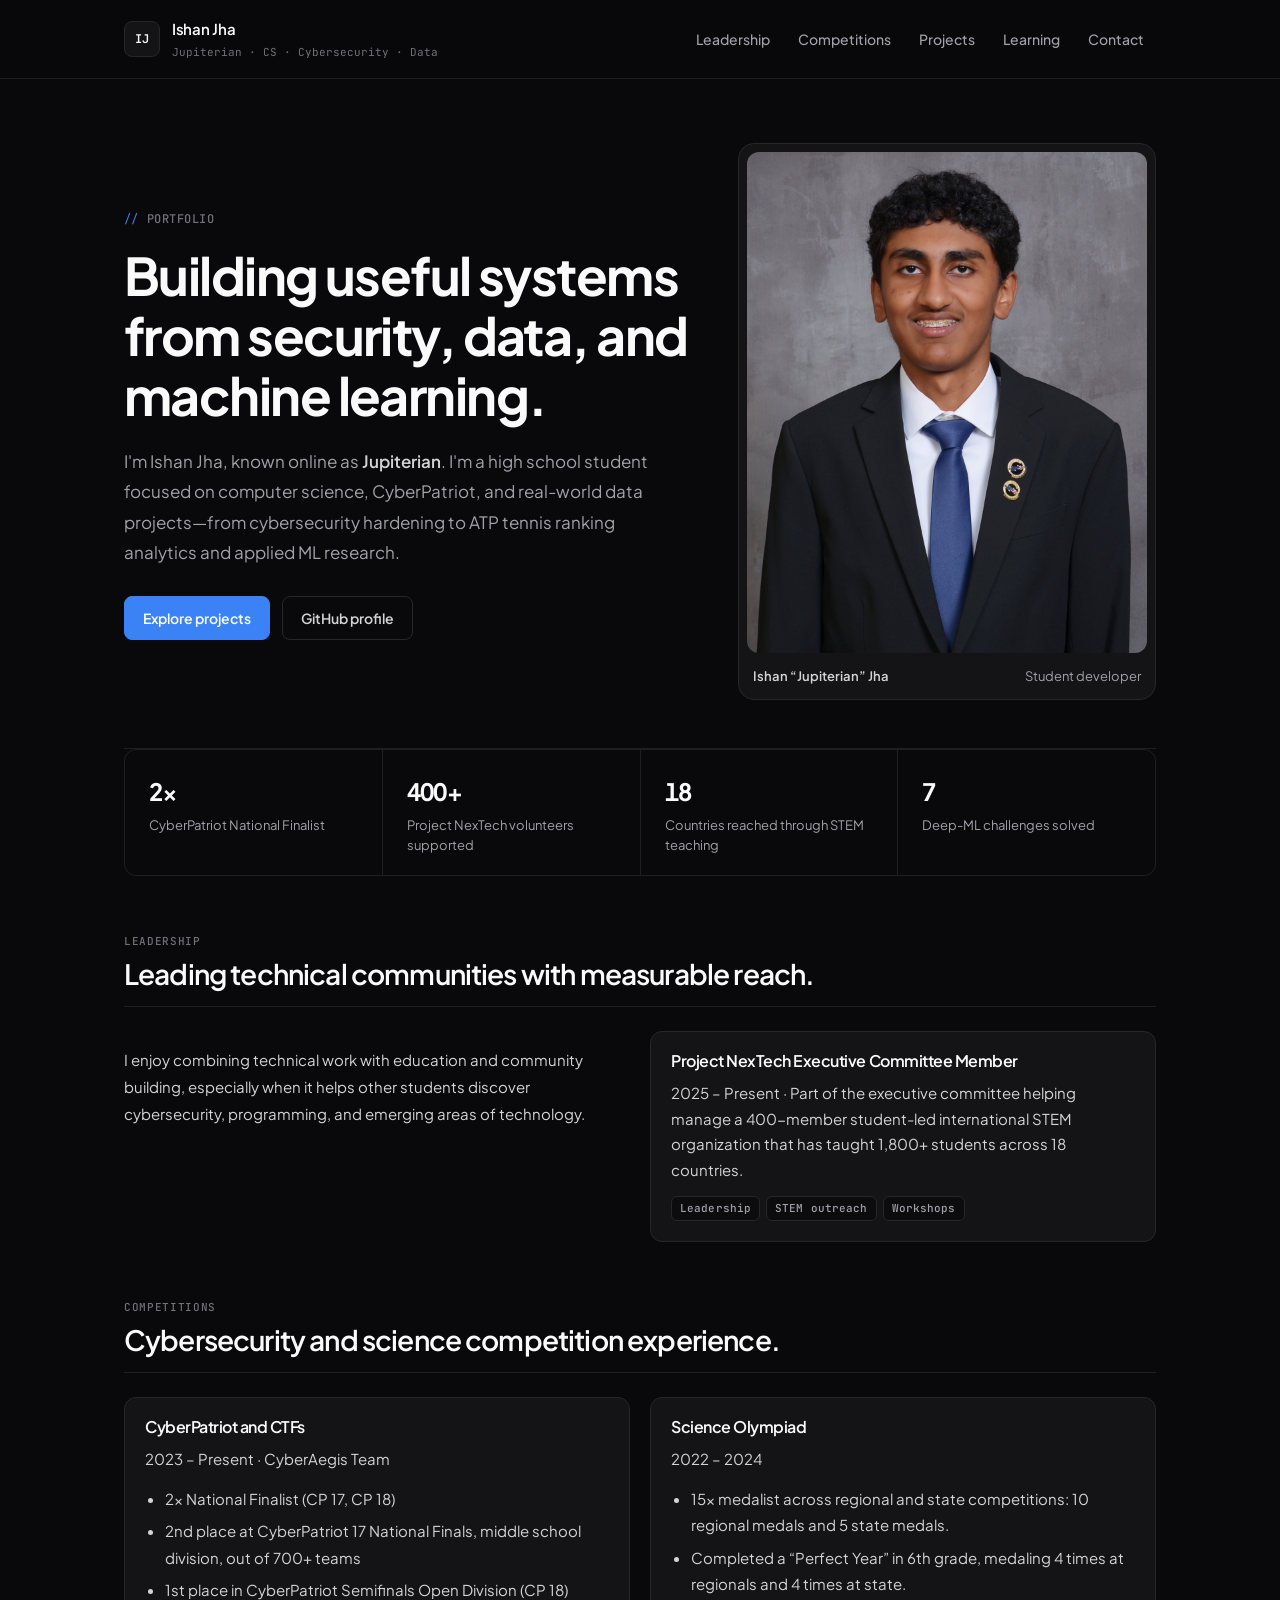
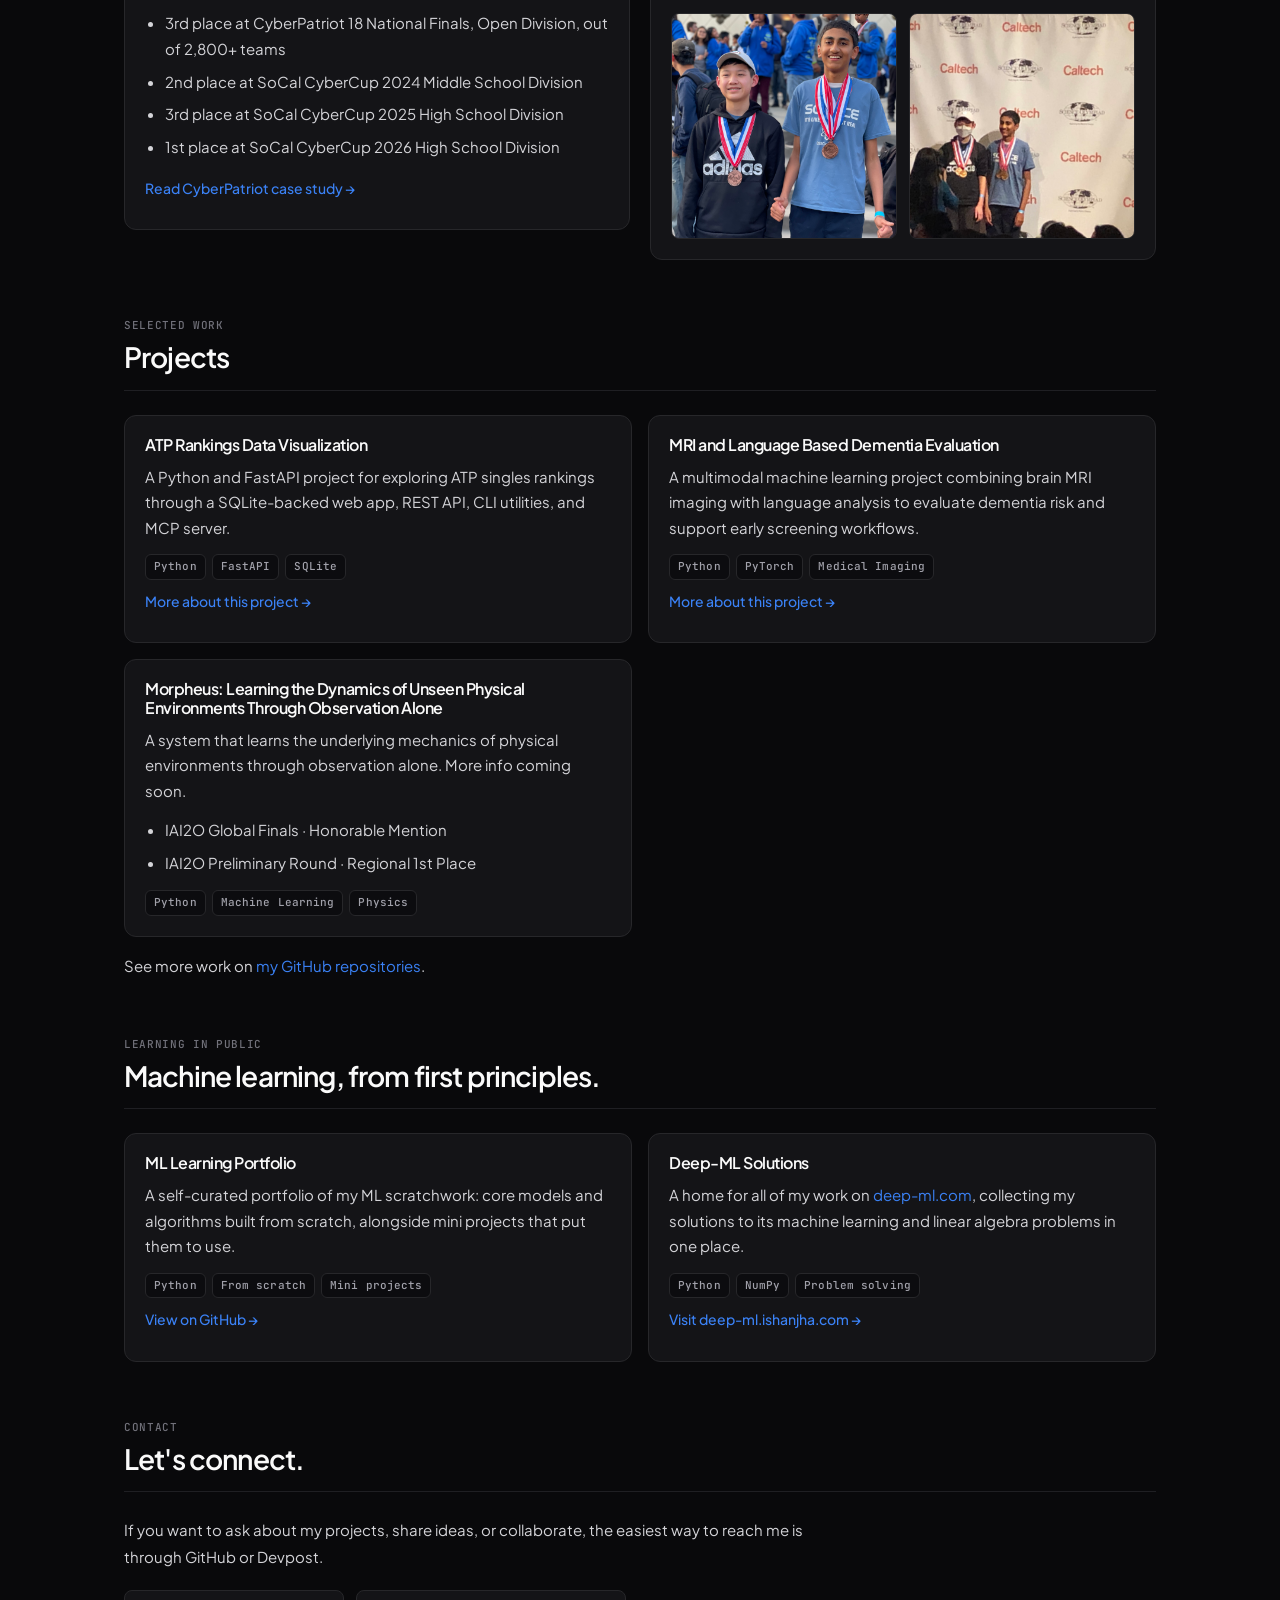
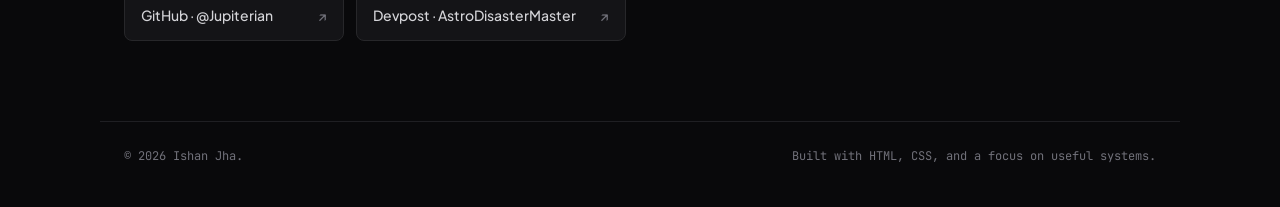
==== commit 0876cfd3: "featured project remove" ====
--- a/index.html
+++ b/index.html
@@ -105,30 +105,6 @@
         </div>
       </section>
 
-      <section class="section featured" aria-labelledby="featured-title">
-        <div class="featured-grid">
-          <div>
-            <p class="section-kicker">Featured build</p>
-            <h2 class="section-title" id="featured-title">ATP Rankings Data Visualization / API</h2>
-            <p>
-              A Python and FastAPI project for exploring 50+ years of ATP singles rankings, with a SQLite database, web UI, REST API, CLI tools, and MCP support for AI assistants.
-            </p>
-            <div class="card-meta"><span class="tag">Python</span><span class="tag">FastAPI</span><span class="tag">SQLite</span><span class="tag">MCP</span></div>
-            <div class="hero-actions">
-              <a class="btn-primary" href="atp-rankings.html">Project details</a>
-              <a class="btn-ghost" href="https://atp-rankings.ishanjha.com/" target="_blank" rel="noreferrer">Try it out</a>
-              <a class="btn-ghost" href="https://github.com/Jupiterian/ATP-Rankings-API" target="_blank" rel="noreferrer">Source code</a>
-            </div>
-          </div>
-          <div class="terminal-card" aria-hidden="true">
-            <div><span class="prompt">$</span> scrape official ATP rankings</div>
-            <div><span class="prompt">$</span> store 2,600+ weeks in SQLite</div>
-            <div><span class="prompt">$</span> expose FastAPI + MCP tools</div>
-            <div><span class="prompt">$</span> visualize player histories</div>
-          </div>
-        </div>
-      </section>
-
       <section id="projects" class="section" aria-labelledby="projects-title">
         <div class="section-header"><div><p class="section-kicker">Selected work</p><h2 class="section-title" id="projects-title">Projects</h2></div></div>
         <div class="card-grid">
